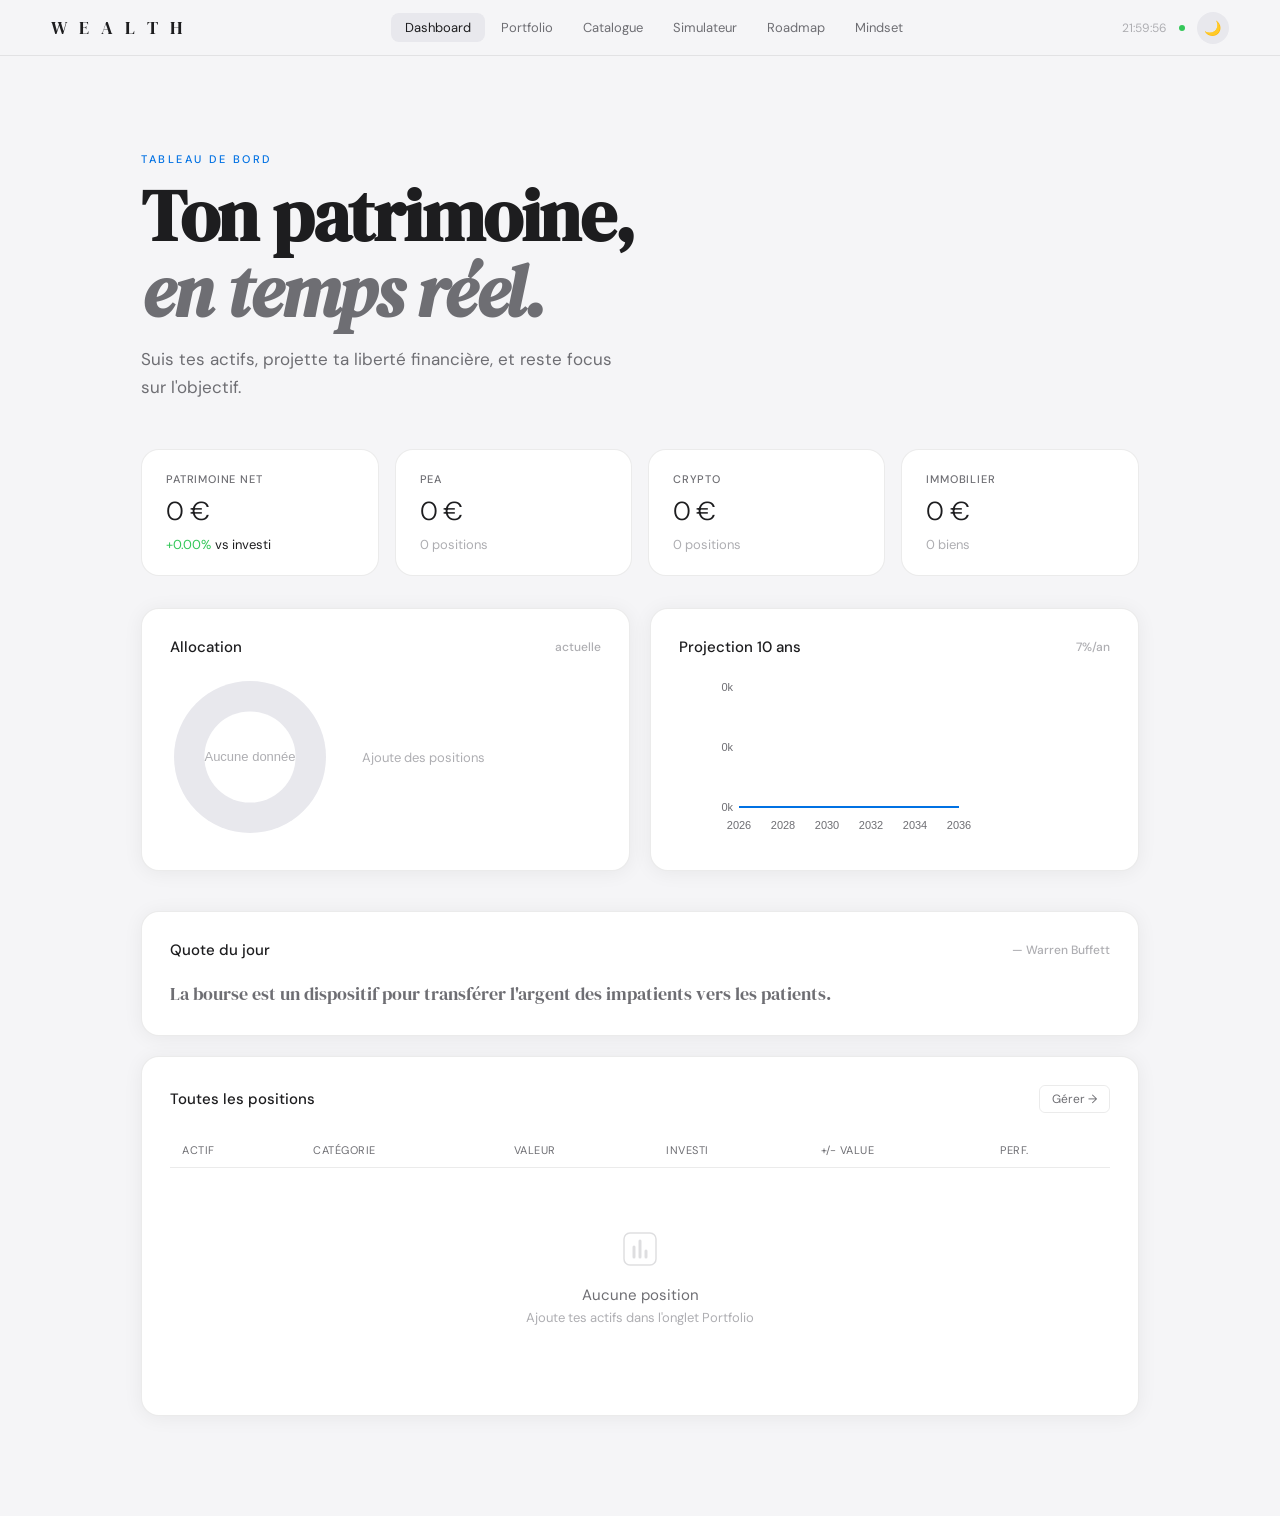
==== index.html @ 0d95cc9c "feat: transform wealth.html prototype into production-ready multi-file SPA Split monolithic prototyp" ====
<!DOCTYPE html>
<html lang="fr">
<head>
  <meta charset="UTF-8">
  <meta name="viewport" content="width=device-width, initial-scale=1.0">
  <meta name="description" content="WEALTH — Tableau de bord patrimonial. Suivez vos investissements PEA, CTO, crypto et immobilier en temps réel.">
  <meta property="og:title" content="WEALTH — Tableau de bord patrimonial">
  <meta property="og:description" content="Suivez vos investissements et projetez votre liberté financière.">
  <title>WEALTH — Tableau de bord patrimonial</title>
  <link rel="icon" type="image/svg+xml" href="assets/favicon.svg">
  <link rel="preconnect" href="https://fonts.googleapis.com">
  <link rel="preconnect" href="https://fonts.gstatic.com" crossorigin>
  <link href="https://fonts.googleapis.com/css2?family=DM+Sans:ital,opsz,wght@0,9..40,200;0,9..40,300;0,9..40,400;0,9..40,500;1,9..40,300&family=DM+Serif+Display:ital@0;1&display=swap" rel="stylesheet">
  <link rel="stylesheet" href="css/style.css">
</head>
<body data-theme="light">

<!-- ═══════════ NAVBAR ═══════════ -->
<nav>
  <span class="nav-logo">W E A L T H</span>
  <button class="hamburger-btn" id="hamburger-btn" aria-label="Menu">☰</button>
  <div class="nav-links" id="nav-links">
    <button class="nav-link active" data-page="dashboard">Dashboard</button>
    <button class="nav-link" data-page="portfolio">Portfolio</button>
    <button class="nav-link" data-page="catalog">Catalogue</button>
    <button class="nav-link" data-page="simulator">Simulateur</button>
    <button class="nav-link" data-page="roadmap">Roadmap</button>
    <button class="nav-link" data-page="mindset">Mindset</button>
  </div>
  <div class="nav-right">
    <span id="live-time"></span>
    <span class="live-dot"></span>
    <button class="theme-btn" id="theme-btn" aria-label="Toggle theme">🌙</button>
  </div>
</nav>

<!-- ═══════════ DASHBOARD ═══════════ -->
<div class="page active" id="page-dashboard">
  <div class="hero">
    <div class="hero-eyebrow">Tableau de bord</div>
    <h1 class="hero-title">Ton patrimoine,<br><em>en temps réel.</em></h1>
    <p class="hero-sub">Suis tes actifs, projette ta liberté financière, et reste focus sur l'objectif.</p>
  </div>
  <div class="container">
    <div class="metric-grid">
      <div class="metric-card">
        <div class="metric-label">Patrimoine net</div>
        <div class="metric-value" id="d-total">0 €</div>
        <div class="metric-delta"><span class="delta-up" id="d-total-pct">+0.00%</span> vs investi</div>
      </div>
      <div class="metric-card">
        <div class="metric-label">PEA</div>
        <div class="metric-value" id="d-pea">0 €</div>
        <div class="metric-delta" id="d-pea-d" style="color:var(--text3)">0 positions</div>
      </div>
      <div class="metric-card">
        <div class="metric-label">Crypto</div>
        <div class="metric-value" id="d-crypto">0 €</div>
        <div class="metric-delta" id="d-crypto-d" style="color:var(--text3)">0 positions</div>
      </div>
      <div class="metric-card">
        <div class="metric-label">Immobilier</div>
        <div class="metric-value" id="d-immo">0 €</div>
        <div class="metric-delta" id="d-immo-d" style="color:var(--text3)">0 biens</div>
      </div>
    </div>

    <div style="display:grid;grid-template-columns:1fr 1fr;gap:20px;margin-bottom:20px" class="grid-2-col">
      <div class="card">
        <div class="card-title">Allocation <span style="font-size:12px;color:var(--text3)">actuelle</span></div>
        <div class="donut-wrap">
          <canvas id="donutChart" width="160" height="160" style="flex-shrink:0"></canvas>
          <div class="donut-legend" id="donut-legend">
            <div style="font-size:13px;color:var(--text3)">Ajoute des positions</div>
          </div>
        </div>
      </div>
      <div class="card">
        <div class="card-title">Projection 10 ans <span style="font-size:12px;color:var(--text3)">7%/an</span></div>
        <canvas id="projCanvas" height="160"></canvas>
      </div>
    </div>

    <div class="card">
      <div class="card-title">
        Quote du jour
        <span style="font-size:12px;color:var(--text3)" id="dash-quote-author"></span>
      </div>
      <div style="font-family:var(--font-serif);font-size:18px;line-height:1.5;color:var(--text2)" id="dash-quote-text">Chargement...</div>
    </div>

    <div class="card">
      <div class="card-title">Toutes les positions <button class="btn-sm" id="btn-manage-portfolio">Gérer →</button></div>
      <table id="all-table">
        <thead><tr><th>Actif</th><th>Catégorie</th><th>Valeur</th><th>Investi</th><th>+/- value</th><th>Perf.</th></tr></thead>
        <tbody id="all-tbody"></tbody>
      </table>
    </div>
  </div>
</div>

<!-- ═══════════ PORTFOLIO ═══════════ -->
<div class="page" id="page-portfolio">
  <div class="container" style="padding-top:20px">
    <div class="section-header">
      <div class="section-title-lg">Portfolio</div>
      <div style="display:flex;gap:8px">
        <button class="btn btn-primary" id="btn-export">Exporter JSON</button>
        <button class="btn-sm" id="btn-import">Importer</button>
        <input type="file" id="import-file" accept=".json" style="display:none">
      </div>
    </div>

    <div class="inner-tabs">
      <button class="inner-tab active" data-tab="pea">PEA</button>
      <button class="inner-tab" data-tab="cto">CTO</button>
      <button class="inner-tab" data-tab="crypto">Crypto</button>
      <button class="inner-tab" data-tab="immo">Immobilier</button>
      <button class="inner-tab" data-tab="dca">DCA Plan</button>
    </div>

    <!-- PEA -->
    <div id="inner-pea">
      <div class="card">
        <div class="card-title">Ajouter une position PEA</div>
        <div class="form-grid">
          <div class="field"><label>Nom / ETF</label><input id="pea-n" placeholder="ex: CW8 MSCI World"></div>
          <div class="field"><label>Investi (€)</label><input id="pea-i" type="number" placeholder="0"></div>
          <div class="field"><label>Valeur actuelle (€)</label><input id="pea-c" type="number" placeholder="0"></div>
          <div class="field" style="justify-content:flex-end"><label>&nbsp;</label><button class="btn btn-primary" id="btn-add-pea">Ajouter</button></div>
        </div>
      </div>
      <div class="card">
        <table><thead><tr><th>ETF</th><th>Investi</th><th>Valeur</th><th>+/-</th><th>Perf.</th><th></th></tr></thead>
        <tbody id="pea-tbody"></tbody></table>
      </div>
    </div>

    <!-- CTO -->
    <div id="inner-cto" style="display:none">
      <div class="card">
        <div class="card-title">Ajouter une position CTO</div>
        <div class="form-grid">
          <div class="field"><label>Nom</label><input id="cto-n" placeholder="ex: SP500 ETF"></div>
          <div class="field"><label>Investi (€)</label><input id="cto-i" type="number" placeholder="0"></div>
          <div class="field"><label>Valeur actuelle (€)</label><input id="cto-c" type="number" placeholder="0"></div>
          <div class="field" style="justify-content:flex-end"><label>&nbsp;</label><button class="btn btn-primary" id="btn-add-cto">Ajouter</button></div>
        </div>
      </div>
      <div class="card">
        <table><thead><tr><th>Actif</th><th>Investi</th><th>Valeur</th><th>+/-</th><th>Perf.</th><th></th></tr></thead>
        <tbody id="cto-tbody"></tbody></table>
      </div>
    </div>

    <!-- CRYPTO -->
    <div id="inner-crypto" style="display:none">
      <div class="card">
        <div class="card-title">Ajouter une position Crypto</div>
        <div class="form-grid">
          <div class="field"><label>Token</label><input id="crypto-n" placeholder="ex: BTC, ETH, SOL"></div>
          <div class="field"><label>Investi (€)</label><input id="crypto-i" type="number" placeholder="0"></div>
          <div class="field"><label>Valeur actuelle (€)</label><input id="crypto-c" type="number" placeholder="0"></div>
          <div class="field" style="justify-content:flex-end"><label>&nbsp;</label><button class="btn btn-primary" id="btn-add-crypto">Ajouter</button></div>
        </div>
      </div>
      <div class="card">
        <div class="card-title">⚠️ Provision fiscale 30% <span id="crypto-tax-provision" style="color:var(--red);font-weight:500">0 €</span> à mettre de côté</div>
        <table><thead><tr><th>Token</th><th>Investi</th><th>Valeur</th><th>+/-</th><th>Multiple</th><th></th></tr></thead>
        <tbody id="crypto-tbody"></tbody></table>
      </div>
    </div>

    <!-- IMMO -->
    <div id="inner-immo" style="display:none">
      <div class="card">
        <div class="card-title">Ajouter un bien immobilier</div>
        <div class="form-grid">
          <div class="field"><label>Nom</label><input id="immo-n" placeholder="ex: Studio Toulon"></div>
          <div class="field"><label>Prix achat (€)</label><input id="immo-p" type="number" placeholder="0"></div>
          <div class="field"><label>Valeur estimée (€)</label><input id="immo-v" type="number" placeholder="0"></div>
          <div class="field"><label>Loyer mensuel (€)</label><input id="immo-l" type="number" placeholder="0"></div>
          <div class="field"><label>Mensualité crédit (€)</label><input id="immo-m" type="number" placeholder="0"></div>
          <div class="field" style="justify-content:flex-end"><label>&nbsp;</label><button class="btn btn-primary" id="btn-add-immo">Ajouter</button></div>
        </div>
      </div>
      <div id="immo-cards-wrap"></div>
    </div>

    <!-- DCA -->
    <div id="inner-dca" style="display:none">
      <div class="card">
        <div class="card-title">Configurer un DCA mensuel</div>
        <div class="form-grid">
          <div class="field"><label>Catégorie</label>
            <select id="dca-cat"><option value="PEA">PEA</option><option value="CTO">CTO</option><option value="Crypto">Crypto</option><option value="Livret A">Livret A</option></select>
          </div>
          <div class="field"><label>Actif</label><input id="dca-asset" placeholder="ex: CW8, BTC..."></div>
          <div class="field"><label>Montant (€/mois)</label><input id="dca-amt" type="number" placeholder="0"></div>
          <div class="field"><label>Jour du mois</label><input id="dca-day" type="number" min="1" max="28" value="1"></div>
          <div class="field" style="justify-content:flex-end"><label>&nbsp;</label><button class="btn btn-primary" id="btn-add-dca">Ajouter</button></div>
        </div>
      </div>
      <div class="card" id="dca-card">
        <div class="card-title">Plan DCA actuel</div>
        <div id="dca-list"></div>
        <div id="dca-total-wrap" style="display:none;margin-top:16px;padding-top:16px;border-top:1px solid var(--border);display:flex;justify-content:space-between;align-items:center">
          <span style="font-size:14px;color:var(--text2)">Total investi / mois</span>
          <span style="font-size:20px;font-weight:300" id="dca-total">0 €</span>
        </div>
      </div>
    </div>
  </div>
</div>

<!-- ═══════════ CATALOG ═══════════ -->
<div class="page" id="page-catalog">
  <div class="container" style="padding-top:20px">
    <div class="section-header">
      <div class="section-title-lg">Catalogue d'actifs</div>
      <div class="live-dot" style="margin-right:4px"></div>
    </div>
    <div class="search-bar">
      <input class="search-input" id="catalog-search" placeholder="Rechercher un ETF, action ou crypto...">
    </div>
    <div class="filter-pills" id="cat-filters">
      <button class="pill active" data-cat="Tous">Tous</button>
      <button class="pill" data-cat="ETF">ETF</button>
      <button class="pill" data-cat="Crypto">Crypto</button>
      <button class="pill" data-cat="Action">Actions</button>
    </div>
    <div class="catalog-grid" id="catalog-grid"></div>
  </div>
</div>

<!-- ═══════════ SIMULATOR ═══════════ -->
<div class="page" id="page-simulator">
  <div class="container" style="padding-top:20px">
    <div class="section-title-lg" style="margin-bottom:32px">Simulateur patrimonial</div>
    <div style="display:grid;grid-template-columns:1fr 1fr;gap:20px" class="grid-2-col">
      <div class="card">
        <div class="card-title">Paramètres</div>
        <div class="field" style="margin-bottom:16px">
          <label>DCA mensuel (€)</label>
          <input type="range" id="sim-dca" min="100" max="5000" value="600" step="50">
          <div style="display:flex;justify-content:space-between;font-size:12px;color:var(--text3);margin-top:4px"><span>100€</span><span id="sim-dca-val" style="font-weight:500;color:var(--text)">600€</span><span>5000€</span></div>
        </div>
        <div class="field" style="margin-bottom:16px">
          <label>Horizon (années)</label>
          <input type="range" id="sim-years" min="1" max="30" value="10">
          <div style="display:flex;justify-content:space-between;font-size:12px;color:var(--text3);margin-top:4px"><span>1 an</span><span id="sim-years-val" style="font-weight:500;color:var(--text)">10 ans</span><span>30 ans</span></div>
        </div>
        <div class="field" style="margin-bottom:16px">
          <label>Rendement annuel</label>
          <input type="range" id="sim-rate" min="2" max="20" value="10" step="0.5">
          <div style="display:flex;justify-content:space-between;font-size:12px;color:var(--text3);margin-top:4px"><span>2%</span><span id="sim-rate-val" style="font-weight:500;color:var(--text)">10%</span><span>20%</span></div>
        </div>
        <div class="field" style="margin-bottom:16px">
          <label>Capital de départ (€)</label>
          <input type="number" id="sim-initial" value="0" placeholder="0">
        </div>
      </div>
      <div>
        <div class="sim-output" id="sim-output">
          <div class="sim-result-label">Valeur finale estimée</div>
          <div class="sim-result-num" id="sim-final">—</div>
          <div class="sim-breakdown">
            <div class="sim-cell"><div class="sim-cell-val" id="sim-inv">—</div><div class="sim-cell-lbl">Investi</div></div>
            <div class="sim-cell"><div class="sim-cell-val" id="sim-gains">—</div><div class="sim-cell-lbl">Gains</div></div>
            <div class="sim-cell"><div class="sim-cell-val" id="sim-mult">—</div><div class="sim-cell-lbl">Multiple</div></div>
          </div>
        </div>
        <div class="card" style="margin-top:20px">
          <div class="card-title">Courbe de capitalisation</div>
          <canvas id="simCanvas" height="180"></canvas>
        </div>
      </div>
    </div>

    <div class="card" style="margin-top:20px">
      <div class="card-title">Scénarios comparés</div>
      <div style="overflow-x:auto">
        <table id="scenarios-table">
          <thead><tr><th>Scénario</th><th>DCA</th><th>Rendement</th><th>5 ans</th><th>10 ans</th><th>20 ans</th><th>30 ans</th></tr></thead>
          <tbody id="scenarios-tbody"></tbody>
        </table>
      </div>
    </div>
  </div>
</div>

<!-- ═══════════ ROADMAP ═══════════ -->
<div class="page" id="page-roadmap">
  <div class="container" style="padding-top:20px">
    <div class="section-title-lg" style="margin-bottom:8px">Ta roadmap</div>
    <p style="color:var(--text2);font-size:15px;margin-bottom:40px">De 0 à la liberté financière — étape par étape.</p>
    <div style="display:grid;grid-template-columns:2fr 1fr;gap:32px" class="grid-2-col">
      <div class="timeline" id="roadmap-tl"></div>
      <div>
        <div class="card">
          <div class="card-title">Objectif liberté financière</div>
          <div style="margin-bottom:16px">
            <div style="font-size:13px;color:var(--text2);margin-bottom:8px">Capital nécessaire pour vivre de tes revenus</div>
            <div class="field"><label>Dépenses/mois souhaitées (€)</label><input type="number" id="fi-spend" value="3000"></div>
            <div class="field" style="margin-top:12px"><label>Rendement Lombard spread (%)</label><input type="number" id="fi-spread" value="8.5" step="0.5"></div>
          </div>
          <div style="background:var(--bg3);border-radius:var(--radius-sm);padding:16px;text-align:center">
            <div style="font-size:12px;color:var(--text2);margin-bottom:4px">Capital requis</div>
            <div style="font-family:var(--font-serif);font-size:32px;letter-spacing:-1px" id="fi-amount">423 000 €</div>
            <div style="font-size:12px;color:var(--text3);margin-top:4px" id="fi-sub">à 3 000 €/mois</div>
          </div>
        </div>
        <div class="card" style="margin-top:16px">
          <div class="card-title">Progression vers l'objectif</div>
          <div style="font-size:13px;color:var(--text2);margin-bottom:12px">Patrimoine actuel vs objectif</div>
          <div class="progress"><div class="progress-fill" id="fi-progress" style="width:0%"></div></div>
          <div style="display:flex;justify-content:space-between;font-size:12px;color:var(--text3);margin-top:8px">
            <span id="fi-current-val">0 €</span>
            <span id="fi-pct">0%</span>
            <span id="fi-target-val">423 000 €</span>
          </div>
        </div>
      </div>
    </div>
  </div>
</div>

<!-- ═══════════ MINDSET ═══════════ -->
<div class="page" id="page-mindset">
  <div class="quote-hero">
    <div class="quote-date" id="q-date"></div>
    <div class="quote-text" id="q-text">La règle n°1 : ne jamais perdre d'argent. La règle n°2 : ne jamais oublier la règle n°1.</div>
    <div class="quote-author" id="q-author">Warren Buffett</div>
    <div class="quote-role" id="q-role">Président de Berkshire Hathaway</div>
    <div class="quote-nav" id="q-dots"></div>
  </div>
  <div class="container">
    <div class="section-title-lg" style="margin-bottom:24px;text-align:center">Les principes qui font la différence</div>
    <div class="principles" id="principles-grid"></div>
  </div>
</div>

<!-- ═══════════ SCRIPTS (ordre exact) ═══════════ -->
<script src="js/data.js"></script>
<script src="js/state.js"></script>
<script src="js/charts.js"></script>
<script src="js/portfolio.js"></script>
<script src="js/simulator.js"></script>
<script src="js/catalog.js"></script>
<script src="js/mindset.js"></script>
<script src="js/roadmap.js"></script>
<script src="js/dashboard.js"></script>
<script src="js/app.js"></script>
</body>
</html>
---- css/style.css ----
/* ══════════════════════════════════════
   STYLE.CSS — WEALTH Design System
   ══════════════════════════════════════ */

/* ── CSS VARIABLES ───────────────── */
:root {
  --bg: #f5f5f7;
  --bg2: #ffffff;
  --bg3: #e8e8ed;
  --bg4: #d1d1d6;
  --text: #1d1d1f;
  --text2: #6e6e73;
  --text3: #aeaeb2;
  --accent: #0071e3;
  --accent-hover: #0062c4;
  --green: #34c759;
  --red: #ff3b30;
  --amber: #ff9f0a;
  --purple: #af52de;
  --border: rgba(0,0,0,0.08);
  --radius: 18px;
  --radius-sm: 10px;
  --radius-xs: 6px;
  --nav-h: 56px;
  --shadow: 0 2px 20px rgba(0,0,0,0.06);
  --shadow-md: 0 4px 40px rgba(0,0,0,0.10);
  --shadow-lg: 0 8px 60px rgba(0,0,0,0.16);
  --font: 'DM Sans', sans-serif;
  --font-serif: 'DM Serif Display', serif;
  --transition: all 0.2s cubic-bezier(0.4,0,0.2,1);
}

[data-theme="dark"] {
  --bg: #000000;
  --bg2: #1c1c1e;
  --bg3: #2c2c2e;
  --bg4: #3a3a3c;
  --text: #f5f5f7;
  --text2: #aeaeb2;
  --text3: #636366;
  --border: rgba(255,255,255,0.1);
  --shadow: 0 2px 20px rgba(0,0,0,0.3);
  --shadow-md: 0 4px 40px rgba(0,0,0,0.4);
  --shadow-lg: 0 8px 60px rgba(0,0,0,0.5);
}

/* ── RESET ───────────────────────── */
*, *::before, *::after { box-sizing: border-box; margin: 0; padding: 0; }
html { scroll-behavior: smooth; }
body {
  font-family: var(--font);
  background: var(--bg);
  color: var(--text);
  min-height: 100vh;
  -webkit-font-smoothing: antialiased;
  -moz-osx-font-smoothing: grayscale;
  transition: background 0.3s, color 0.3s;
}

/* ── NAVBAR ──────────────────────── */
nav {
  position: fixed;
  top: 0; left: 0; right: 0;
  height: var(--nav-h);
  background: rgba(245,245,247,0.85);
  backdrop-filter: blur(20px);
  -webkit-backdrop-filter: blur(20px);
  border-bottom: 1px solid var(--border);
  z-index: 1000;
  display: flex;
  align-items: center;
  justify-content: space-between;
  padding: 0 max(28px, 4vw);
  transition: background 0.3s;
}
[data-theme="dark"] nav { background: rgba(0,0,0,0.85); }

.nav-logo {
  font-family: var(--font-serif);
  font-size: 18px;
  letter-spacing: 4px;
  color: var(--text);
  cursor: default;
  user-select: none;
}

.nav-links {
  display: flex;
  gap: 2px;
}

.nav-link {
  padding: 6px 14px;
  border-radius: 8px;
  font-size: 13px;
  font-weight: 400;
  cursor: pointer;
  border: none;
  background: none;
  color: var(--text2);
  font-family: var(--font);
  transition: var(--transition);
}
.nav-link:hover,
.nav-link.active {
  background: var(--bg3);
  color: var(--text);
}

.nav-right {
  display: flex;
  align-items: center;
  gap: 12px;
}

#live-time {
  font-size: 12px;
  font-family: 'DM Sans', monospace;
  color: var(--text3);
}

.live-dot {
  width: 6px; height: 6px;
  border-radius: 50%;
  background: var(--green);
  display: inline-block;
  animation: pulse 2s infinite;
}

.theme-btn {
  width: 32px; height: 32px;
  border-radius: 50%;
  border: none;
  background: var(--bg3);
  cursor: pointer;
  display: flex;
  align-items: center;
  justify-content: center;
  font-size: 14px;
  transition: transform 0.2s;
}
.theme-btn:hover { transform: scale(1.1); }

.hamburger-btn {
  display: none;
  width: 32px; height: 32px;
  border-radius: 8px;
  border: none;
  background: var(--bg3);
  cursor: pointer;
  align-items: center;
  justify-content: center;
  font-size: 16px;
  color: var(--text);
}

/* ── PAGES ───────────────────────── */
.page {
  display: none;
  min-height: 100vh;
  padding-top: calc(var(--nav-h) + 40px);
  padding-bottom: 80px;
  animation: fadeUp 0.35s ease;
}
.page.active { display: block; }

@keyframes fadeUp {
  from { opacity: 0; transform: translateY(20px); }
  to { opacity: 1; transform: translateY(0); }
}

/* ── CONTAINER ───────────────────── */
.container {
  max-width: 1100px;
  margin: 0 auto;
  padding: 0 max(28px, 4vw);
}

/* ── HERO ────────────────────────── */
.hero {
  padding: 56px 0 48px;
  max-width: 1100px;
  margin: 0 auto;
  padding-left: max(28px, 4vw);
  padding-right: max(28px, 4vw);
}
.hero-eyebrow {
  font-size: 11px;
  font-weight: 500;
  letter-spacing: 2.5px;
  text-transform: uppercase;
  color: var(--accent);
  margin-bottom: 12px;
}
.hero-title {
  font-family: var(--font-serif);
  font-size: clamp(40px, 6vw, 72px);
  line-height: 1.05;
  letter-spacing: -1.5px;
  margin-bottom: 16px;
}
.hero-title em {
  font-style: italic;
  color: var(--text2);
}
.hero-sub {
  font-size: 17px;
  color: var(--text2);
  max-width: 480px;
  line-height: 1.65;
}

/* ── METRIC CARDS GRID ───────────── */
.metric-grid {
  display: grid;
  grid-template-columns: repeat(auto-fit, minmax(200px, 1fr));
  gap: 16px;
  margin-bottom: 32px;
}
.metric-card {
  background: var(--bg2);
  border-radius: var(--radius);
  padding: 22px 24px;
  border: 1px solid var(--border);
  transition: var(--transition);
  cursor: default;
}
.metric-card:hover {
  transform: translateY(-3px);
  box-shadow: var(--shadow-md);
}
.metric-label {
  font-size: 11px;
  font-weight: 500;
  letter-spacing: 0.8px;
  text-transform: uppercase;
  color: var(--text2);
}
.metric-value {
  font-size: 26px;
  font-weight: 300;
  letter-spacing: -0.8px;
  margin-top: 8px;
}
.metric-delta {
  font-size: 13px;
  margin-top: 8px;
  display: flex;
  align-items: center;
  gap: 4px;
}
.delta-up { color: var(--green); }
.delta-down { color: var(--red); }

/* ── CARDS ───────────────────────── */
.card {
  background: var(--bg2);
  border-radius: var(--radius);
  padding: 28px;
  border: 1px solid var(--border);
  box-shadow: var(--shadow);
  margin-bottom: 20px;
}
.card-title {
  font-size: 15px;
  font-weight: 500;
  margin-bottom: 20px;
  display: flex;
  justify-content: space-between;
  align-items: center;
}

/* ── TABLES ──────────────────────── */
table {
  width: 100%;
  border-collapse: collapse;
  font-size: 14px;
}
th {
  text-align: left;
  font-size: 11px;
  text-transform: uppercase;
  letter-spacing: 0.5px;
  color: var(--text2);
  padding: 10px 12px;
  border-bottom: 1px solid var(--border);
  font-weight: 400;
}
td {
  padding: 13px 12px;
  border-bottom: 1px solid var(--border);
  vertical-align: middle;
}
tr:last-child td { border-bottom: none; }
tr:hover td { background: var(--bg3); }
.tr-transition { transition: background 0.15s; }

/* ── BADGES ──────────────────────── */
.badge {
  display: inline-block;
  padding: 3px 10px;
  border-radius: 20px;
  font-size: 11px;
  font-weight: 500;
  letter-spacing: 0.3px;
}
.badge-blue { background: #e3f0fd; color: #0051a3; }
.badge-green { background: #d4f1e1; color: #1a7a3e; }
.badge-amber { background: #fef3e2; color: #9a5c00; }
.badge-red { background: #fde8e7; color: #a32b25; }
.badge-purple { background: #f3e8fc; color: #7d2fa8; }
.badge-gray { background: var(--bg3); color: var(--text2); }

[data-theme="dark"] .badge-blue { background: #0c3460; color: #5aacff; }
[data-theme="dark"] .badge-green { background: #0a3d20; color: #30d158; }
[data-theme="dark"] .badge-amber { background: #3d2800; color: #ffd60a; }
[data-theme="dark"] .badge-red { background: #3d0a08; color: #ff6b6b; }
[data-theme="dark"] .badge-purple { background: #2d1040; color: #da8fff; }

/* ── FORMS ───────────────────────── */
.form-grid {
  display: grid;
  grid-template-columns: repeat(auto-fit, minmax(160px, 1fr));
  gap: 12px;
  margin-bottom: 16px;
}
.field {
  display: flex;
  flex-direction: column;
  gap: 6px;
}
.field label {
  font-size: 12px;
  font-weight: 500;
  text-transform: uppercase;
  letter-spacing: 0.5px;
  color: var(--text2);
}
input, select {
  font-family: var(--font);
  font-size: 14px;
  padding: 10px 14px;
  border-radius: var(--radius-sm);
  border: 1px solid var(--border);
  background: var(--bg3);
  color: var(--text);
  outline: none;
  transition: border 0.2s, box-shadow 0.2s;
  width: 100%;
}
input:focus, select:focus {
  border-color: var(--accent);
  box-shadow: 0 0 0 3px rgba(0,113,227,0.12);
}

.btn {
  font-family: var(--font);
  font-size: 14px;
  font-weight: 500;
  padding: 10px 22px;
  border-radius: var(--radius-sm);
  border: none;
  cursor: pointer;
  transition: var(--transition);
}
.btn-primary {
  background: var(--accent);
  color: #fff;
}
.btn-primary:hover {
  background: var(--accent-hover);
  transform: translateY(-1px);
}
.btn-sm {
  font-family: var(--font);
  font-size: 12px;
  padding: 5px 12px;
  border-radius: var(--radius-xs);
  border: 1px solid var(--border);
  background: transparent;
  color: var(--text2);
  cursor: pointer;
  transition: var(--transition);
}
.btn-sm:hover {
  background: var(--bg3);
  color: var(--text);
}
.btn-danger {
  border-color: var(--red);
  color: var(--red);
}
.btn-danger-active {
  background: var(--red) !important;
  color: #fff !important;
  border-color: var(--red) !important;
}

/* ── INNER TABS ──────────────────── */
.inner-tabs {
  display: inline-flex;
  gap: 4px;
  margin-bottom: 24px;
  background: var(--bg3);
  border-radius: var(--radius-sm);
  padding: 4px;
}
.inner-tab {
  padding: 7px 16px;
  border-radius: 7px;
  font-size: 13px;
  font-weight: 400;
  cursor: pointer;
  border: none;
  background: transparent;
  color: var(--text2);
  font-family: var(--font);
  transition: var(--transition);
}
.inner-tab.active {
  background: var(--bg2);
  color: var(--text);
  box-shadow: 0 1px 4px rgba(0,0,0,0.1);
}

/* ── PROGRESS BAR ────────────────── */
.progress {
  height: 4px;
  background: var(--bg3);
  border-radius: 2px;
  overflow: hidden;
}
.progress-fill {
  height: 100%;
  border-radius: 2px;
  background: var(--accent);
  transition: width 0.8s cubic-bezier(0.4,0,0.2,1);
}

/* ── TIMELINE ────────────────────── */
.timeline {
  position: relative;
  padding-left: 32px;
}
.timeline::before {
  content: '';
  position: absolute;
  left: 8px;
  top: 0; bottom: 0;
  width: 2px;
  background: var(--bg3);
}
.tl-item {
  position: relative;
  margin-bottom: 32px;
}
.tl-item::before {
  content: '';
  position: absolute;
  left: -28px;
  top: 4px;
  width: 10px; height: 10px;
  border-radius: 50%;
  background: var(--bg3);
  border: 2px solid var(--bg2);
  z-index: 1;
}
.tl-item.done::before { background: var(--green); }
.tl-item.active::before {
  background: var(--accent);
  box-shadow: 0 0 0 4px rgba(0,113,227,0.2);
}
.tl-year {
  font-size: 11px;
  font-weight: 500;
  letter-spacing: 1px;
  text-transform: uppercase;
  color: var(--text3);
  margin-bottom: 4px;
}
.tl-title {
  font-size: 15px;
  font-weight: 500;
  margin-bottom: 4px;
}
.tl-desc {
  font-size: 13px;
  color: var(--text2);
  line-height: 1.6;
}

/* ── SIMULATOR OUTPUT ────────────── */
.sim-output {
  background: linear-gradient(135deg, #0071e3 0%, #00c7be 100%);
  border-radius: var(--radius);
  padding: 36px;
  color: #fff;
  text-align: center;
}
.sim-result-num {
  font-family: var(--font-serif);
  font-size: clamp(36px, 6vw, 64px);
  letter-spacing: -2px;
  line-height: 1;
}
.sim-result-label {
  font-size: 14px;
  opacity: 0.8;
  margin-top: 8px;
}
.sim-breakdown {
  display: grid;
  grid-template-columns: 1fr 1fr 1fr;
  gap: 1px;
  background: rgba(255,255,255,0.2);
  border-radius: var(--radius-sm);
  margin-top: 24px;
  overflow: hidden;
}
.sim-cell {
  background: rgba(255,255,255,0.08);
  padding: 16px;
  text-align: center;
}
.sim-cell-val {
  font-size: 18px;
  font-weight: 500;
  letter-spacing: -0.5px;
}
.sim-cell-lbl {
  font-size: 11px;
  opacity: 0.7;
  margin-top: 4px;
  text-transform: uppercase;
  letter-spacing: 0.5px;
}

/* ── QUOTE HERO ──────────────────── */
.quote-hero {
  min-height: 55vh;
  display: flex;
  flex-direction: column;
  align-items: center;
  justify-content: center;
  text-align: center;
  padding: 60px 28px;
  position: relative;
}
.quote-date {
  font-size: 12px;
  letter-spacing: 2px;
  text-transform: uppercase;
  color: var(--text3);
  margin-bottom: 32px;
}
.quote-text {
  font-family: var(--font-serif);
  font-size: clamp(22px, 4vw, 40px);
  line-height: 1.25;
  max-width: 760px;
  margin-bottom: 28px;
  letter-spacing: -0.5px;
  transition: opacity 0.3s;
}
.quote-text::before {
  content: '\201C';
  color: var(--accent);
  font-size: 1.3em;
}
.quote-text::after {
  content: '\201D';
  color: var(--accent);
  font-size: 1.3em;
}
.quote-author {
  font-size: 15px;
  font-weight: 500;
  color: var(--text2);
  transition: opacity 0.3s;
}
.quote-role {
  font-size: 13px;
  color: var(--text3);
  margin-top: 4px;
  transition: opacity 0.3s;
}
.quote-nav {
  display: flex;
  gap: 12px;
  margin-top: 40px;
}
.quote-dot {
  width: 8px; height: 8px;
  border-radius: 50%;
  background: var(--bg3);
  cursor: pointer;
  transition: background 0.2s;
}
.quote-dot.active { background: var(--accent); }

/* ── PRINCIPLES ──────────────────── */
.principles {
  display: grid;
  grid-template-columns: repeat(auto-fit, minmax(280px, 1fr));
  gap: 16px;
  margin-top: 40px;
}
.principle {
  background: var(--bg2);
  border-radius: var(--radius);
  padding: 28px;
  border: 1px solid var(--border);
  transition: transform 0.2s;
}
.principle:hover { transform: translateY(-4px); }
.principle-num {
  font-family: var(--font-serif);
  font-size: 40px;
  color: var(--bg3);
  line-height: 1;
  margin-bottom: 12px;
}
.principle-title {
  font-size: 16px;
  font-weight: 500;
  margin-bottom: 8px;
}
.principle-text {
  font-size: 14px;
  color: var(--text2);
  line-height: 1.6;
}

/* ── CATALOG ─────────────────────── */
.search-bar {
  display: flex;
  gap: 12px;
  margin-bottom: 24px;
}
.search-input {
  flex: 1;
  font-size: 15px;
  padding: 12px 18px;
  border-radius: var(--radius-sm);
  border: 1px solid var(--border);
  background: var(--bg2);
  color: var(--text);
}
.filter-pills {
  display: flex;
  flex-wrap: wrap;
  gap: 8px;
  margin-bottom: 24px;
}
.pill {
  padding: 6px 16px;
  border-radius: 20px;
  font-size: 13px;
  cursor: pointer;
  border: 1px solid var(--border);
  background: none;
  color: var(--text2);
  font-family: var(--font);
  transition: var(--transition);
}
.pill.active, .pill:hover {
  background: var(--accent);
  border-color: var(--accent);
  color: #fff;
}
.catalog-grid {
  display: grid;
  grid-template-columns: repeat(auto-fill, minmax(300px, 1fr));
  gap: 16px;
}
.catalog-item {
  background: var(--bg2);
  border-radius: var(--radius);
  padding: 22px;
  border: 1px solid var(--border);
  cursor: pointer;
  transition: transform 0.2s, box-shadow 0.2s, border-color 0.2s;
}
.catalog-item:hover {
  transform: translateY(-4px);
  box-shadow: var(--shadow-lg);
  border-color: var(--accent);
}
.catalog-ticker {
  font-size: 11px;
  font-weight: 500;
  letter-spacing: 1px;
  text-transform: uppercase;
  color: var(--accent);
  margin-bottom: 6px;
}
.catalog-name {
  font-size: 15px;
  font-weight: 500;
  margin-bottom: 6px;
}
.catalog-desc {
  font-size: 13px;
  color: var(--text2);
  line-height: 1.55;
  margin-bottom: 14px;
}
.catalog-footer {
  display: flex;
  align-items: center;
  justify-content: space-between;
}
.catalog-price {
  font-size: 18px;
  font-weight: 300;
  letter-spacing: -0.5px;
}
.catalog-change {
  font-size: 13px;
  font-weight: 500;
}

/* ── PRICE COLORS ────────────────── */
.price-up { color: var(--green); }
.price-down { color: var(--red); }
.price-neutral { color: var(--text2); }

/* ── SECTION HEADER ──────────────── */
.section-header {
  display: flex;
  align-items: center;
  justify-content: space-between;
  margin-bottom: 24px;
}
.section-title-lg {
  font-family: var(--font-serif);
  font-size: 28px;
  letter-spacing: -0.5px;
}

/* ── DONUT CHART ─────────────────── */
.donut-wrap {
  display: flex;
  align-items: center;
  gap: 32px;
  flex-wrap: wrap;
}
.donut-legend {
  display: flex;
  flex-direction: column;
  gap: 12px;
}
.legend-item {
  display: flex;
  align-items: center;
  gap: 10px;
  font-size: 14px;
}
.legend-dot {
  width: 10px; height: 10px;
  border-radius: 50%;
  flex-shrink: 0;
}

/* ── EMPTY STATE ─────────────────── */
.empty-state {
  text-align: center;
  padding: 48px;
  color: var(--text2);
}
.empty-icon {
  margin-bottom: 12px;
  opacity: 0.4;
}
.empty-text {
  font-size: 15px;
  margin-bottom: 4px;
}
.empty-sub {
  font-size: 13px;
  color: var(--text3);
}

/* ── MODAL ───────────────────────── */
.modal-overlay {
  position: fixed;
  top: 0; left: 0; right: 0; bottom: 0;
  background: rgba(0,0,0,0.4);
  backdrop-filter: blur(8px);
  -webkit-backdrop-filter: blur(8px);
  z-index: 2000;
  display: flex;
  align-items: center;
  justify-content: center;
  opacity: 0;
  transition: opacity 0.2s;
}
.modal-overlay.modal-visible { opacity: 1; }
.modal-card {
  background: var(--bg2);
  border-radius: var(--radius);
  padding: 28px;
  border: 1px solid var(--border);
  box-shadow: var(--shadow-lg);
  width: 90%;
  max-width: 440px;
  transform: scale(0.95);
  transition: transform 0.2s;
}
.modal-visible .modal-card { transform: scale(1); }

/* ── TOAST ───────────────────────── */
#toast-container {
  position: fixed;
  bottom: 24px;
  right: 24px;
  z-index: 3000;
  display: flex;
  flex-direction: column;
  gap: 8px;
  pointer-events: none;
}
.toast {
  padding: 12px 20px;
  border-radius: var(--radius-sm);
  font-size: 14px;
  font-weight: 500;
  color: #fff;
  pointer-events: auto;
  transform: translateX(120%);
  transition: transform 0.3s cubic-bezier(0.4,0,0.2,1);
  box-shadow: var(--shadow-md);
}
.toast-visible { transform: translateX(0); }
.toast-success { background: var(--green); }
.toast-error { background: var(--red); }
.toast-info { background: var(--accent); }

/* ── ANIMATIONS ──────────────────── */
@keyframes pulse {
  0%, 100% { opacity: 1; }
  50% { opacity: 0.3; }
}

@keyframes shimmer {
  0% { background-position: -200% 0; }
  100% { background-position: 200% 0; }
}

/* ── RESPONSIVE ──────────────────── */
@media (max-width: 640px) {
  .nav-links { display: none; }
  .nav-links.mobile-open {
    display: flex;
    flex-direction: column;
    position: absolute;
    top: var(--nav-h);
    left: 0; right: 0;
    background: var(--bg2);
    border-bottom: 1px solid var(--border);
    padding: 8px;
    box-shadow: var(--shadow-md);
  }
  .hamburger-btn { display: flex; }
  .metric-grid { grid-template-columns: repeat(2, 1fr); }
  .form-grid { grid-template-columns: 1fr; }
  .sim-breakdown { grid-template-columns: 1fr; }
  .donut-wrap { flex-direction: column; }
  .catalog-grid { grid-template-columns: 1fr; }
  .hero-title { font-size: clamp(32px, 8vw, 48px); }
  .section-header { flex-direction: column; align-items: flex-start; gap: 12px; }
}

@media (max-width: 768px) {
  .grid-2-col { grid-template-columns: 1fr !important; }
}
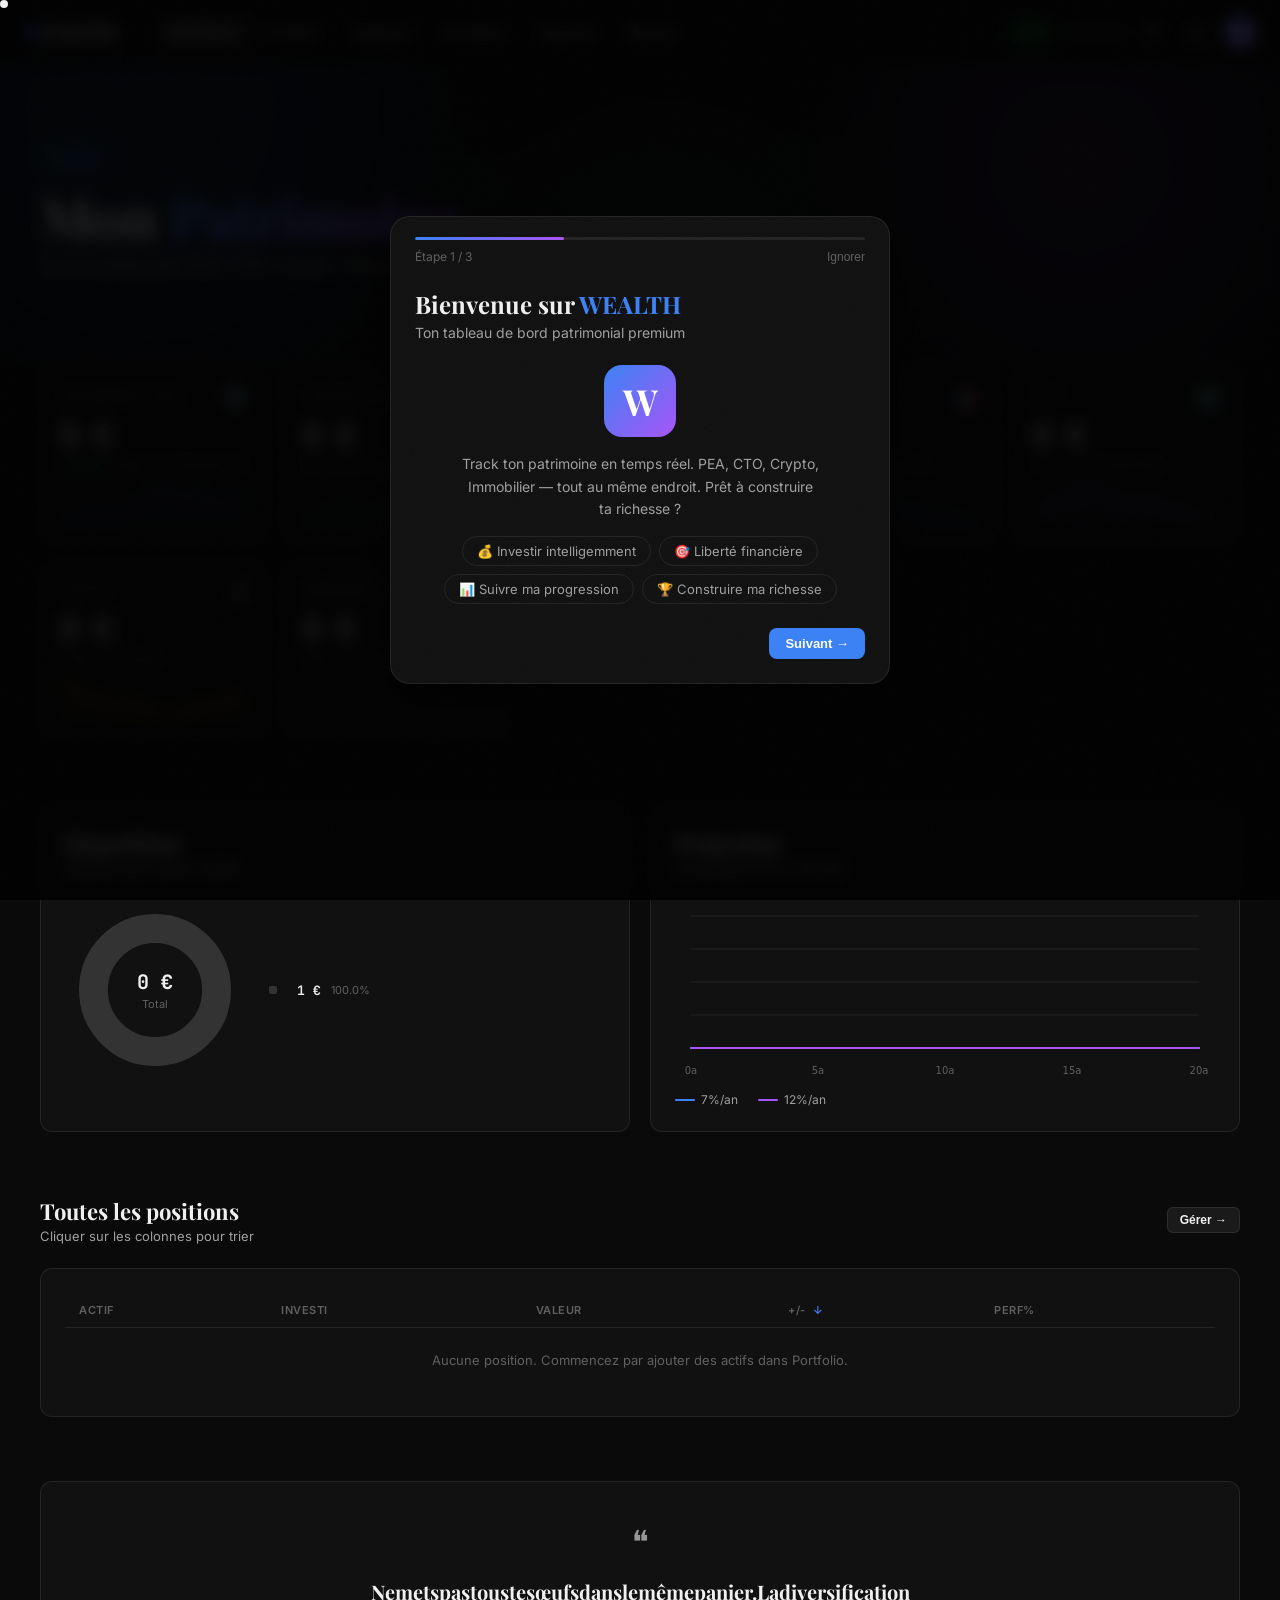
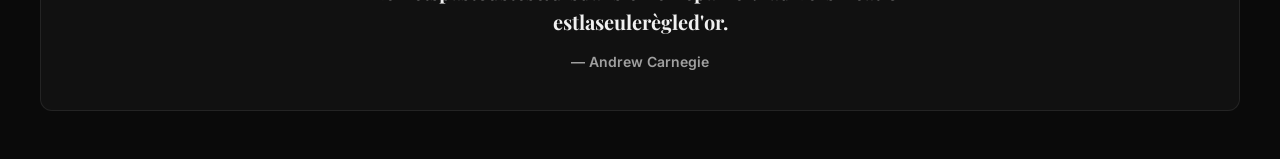
==== commit 40925c54: "feat: complete premium redesign — Mission 2 Full premium refactor to Linear.app / Vercel Dashboard q" ====
--- a/index.html
+++ b/index.html
@@ -1,348 +1,703 @@
 <!DOCTYPE html>
-<html lang="fr">
+<html lang="fr" data-theme="dark">
 <head>
   <meta charset="UTF-8">
   <meta name="viewport" content="width=device-width, initial-scale=1.0">
-  <meta name="description" content="WEALTH — Tableau de bord patrimonial. Suivez vos investissements PEA, CTO, crypto et immobilier en temps réel.">
-  <meta property="og:title" content="WEALTH — Tableau de bord patrimonial">
-  <meta property="og:description" content="Suivez vos investissements et projetez votre liberté financière.">
+  <meta name="description" content="WEALTH — Tableau de bord patrimonial premium. PEA, CTO, Crypto, Immobilier.">
+  <meta name="theme-color" content="#0a0a0a">
+  <meta name="apple-mobile-web-app-capable" content="yes">
+  <meta name="apple-mobile-web-app-status-bar-style" content="black-translucent">
   <title>WEALTH — Tableau de bord patrimonial</title>
+  <link rel="manifest" href="manifest.json">
   <link rel="icon" type="image/svg+xml" href="assets/favicon.svg">
+  <link rel="apple-touch-icon" href="assets/favicon.svg">
   <link rel="preconnect" href="https://fonts.googleapis.com">
   <link rel="preconnect" href="https://fonts.gstatic.com" crossorigin>
-  <link href="https://fonts.googleapis.com/css2?family=DM+Sans:ital,opsz,wght@0,9..40,200;0,9..40,300;0,9..40,400;0,9..40,500;1,9..40,300&family=DM+Serif+Display:ital@0;1&display=swap" rel="stylesheet">
+  <link href="https://fonts.googleapis.com/css2?family=Playfair+Display:wght@400;700&family=Inter:wght@400;500;600;700&family=JetBrains+Mono:wght@400;600;700&display=swap" rel="stylesheet">
   <link rel="stylesheet" href="css/style.css">
 </head>
-<body data-theme="light">
-
-<!-- ═══════════ NAVBAR ═══════════ -->
-<nav>
-  <span class="nav-logo">W E A L T H</span>
-  <button class="hamburger-btn" id="hamburger-btn" aria-label="Menu">☰</button>
-  <div class="nav-links" id="nav-links">
-    <button class="nav-link active" data-page="dashboard">Dashboard</button>
-    <button class="nav-link" data-page="portfolio">Portfolio</button>
-    <button class="nav-link" data-page="catalog">Catalogue</button>
-    <button class="nav-link" data-page="simulator">Simulateur</button>
-    <button class="nav-link" data-page="roadmap">Roadmap</button>
-    <button class="nav-link" data-page="mindset">Mindset</button>
+<body>
+
+<!-- ══ NAV ══════════════════════════════ -->
+<nav id="main-nav">
+  <a class="nav-brand" onclick="showPage('dashboard')" style="cursor:pointer"><em>W</em>EALTH</a>
+  <div class="nav-links">
+    <span id="nav-pill"></span>
+    <a class="nav-link active" data-page="dashboard" onclick="showPage('dashboard')">Dashboard</a>
+    <a class="nav-link" data-page="portfolio"  onclick="showPage('portfolio')">Portfolio</a>
+    <a class="nav-link" data-page="catalog"    onclick="showPage('catalog')">Catalogue</a>
+    <a class="nav-link" data-page="simulator"  onclick="showPage('simulator')">Simulateur</a>
+    <a class="nav-link" data-page="roadmap"    onclick="showPage('roadmap')">Roadmap</a>
+    <a class="nav-link" data-page="mindset"    onclick="showPage('mindset')">Mindset</a>
   </div>
   <div class="nav-right">
-    <span id="live-time"></span>
-    <span class="live-dot"></span>
-    <button class="theme-btn" id="theme-btn" aria-label="Toggle theme">🌙</button>
+    <span id="nav-total">0&nbsp;€</span>
+    <span id="nav-clock" class="mono">00:00:00</span>
+    <button class="btn-icon" onclick="if(typeof openCommandPalette==='function')openCommandPalette()" title="Cmd+K">⌘</button>
+    <button class="btn-icon" onclick="toggleThemePanel()" title="Thème">◐</button>
+    <div class="nav-avatar" title="Profil">W</div>
+    <button class="btn-icon" id="hamburger" title="Menu">☰</button>
   </div>
 </nav>
 
-<!-- ═══════════ DASHBOARD ═══════════ -->
-<div class="page active" id="page-dashboard">
-  <div class="hero">
-    <div class="hero-eyebrow">Tableau de bord</div>
-    <h1 class="hero-title">Ton patrimoine,<br><em>en temps réel.</em></h1>
-    <p class="hero-sub">Suis tes actifs, projette ta liberté financière, et reste focus sur l'objectif.</p>
-  </div>
-  <div class="container">
-    <div class="metric-grid">
-      <div class="metric-card">
-        <div class="metric-label">Patrimoine net</div>
-        <div class="metric-value" id="d-total">0 €</div>
-        <div class="metric-delta"><span class="delta-up" id="d-total-pct">+0.00%</span> vs investi</div>
-      </div>
-      <div class="metric-card">
-        <div class="metric-label">PEA</div>
-        <div class="metric-value" id="d-pea">0 €</div>
-        <div class="metric-delta" id="d-pea-d" style="color:var(--text3)">0 positions</div>
-      </div>
-      <div class="metric-card">
-        <div class="metric-label">Crypto</div>
-        <div class="metric-value" id="d-crypto">0 €</div>
-        <div class="metric-delta" id="d-crypto-d" style="color:var(--text3)">0 positions</div>
-      </div>
-      <div class="metric-card">
-        <div class="metric-label">Immobilier</div>
-        <div class="metric-value" id="d-immo">0 €</div>
-        <div class="metric-delta" id="d-immo-d" style="color:var(--text3)">0 biens</div>
-      </div>
-    </div>
-
-    <div style="display:grid;grid-template-columns:1fr 1fr;gap:20px;margin-bottom:20px" class="grid-2-col">
-      <div class="card">
-        <div class="card-title">Allocation <span style="font-size:12px;color:var(--text3)">actuelle</span></div>
-        <div class="donut-wrap">
-          <canvas id="donutChart" width="160" height="160" style="flex-shrink:0"></canvas>
-          <div class="donut-legend" id="donut-legend">
-            <div style="font-size:13px;color:var(--text3)">Ajoute des positions</div>
-          </div>
-        </div>
-      </div>
-      <div class="card">
-        <div class="card-title">Projection 10 ans <span style="font-size:12px;color:var(--text3)">7%/an</span></div>
-        <canvas id="projCanvas" height="160"></canvas>
-      </div>
-    </div>
-
-    <div class="card">
-      <div class="card-title">
-        Quote du jour
-        <span style="font-size:12px;color:var(--text3)" id="dash-quote-author"></span>
-      </div>
-      <div style="font-family:var(--font-serif);font-size:18px;line-height:1.5;color:var(--text2)" id="dash-quote-text">Chargement...</div>
-    </div>
-
-    <div class="card">
-      <div class="card-title">Toutes les positions <button class="btn-sm" id="btn-manage-portfolio">Gérer →</button></div>
-      <table id="all-table">
-        <thead><tr><th>Actif</th><th>Catégorie</th><th>Valeur</th><th>Investi</th><th>+/- value</th><th>Perf.</th></tr></thead>
-        <tbody id="all-tbody"></tbody>
-      </table>
-    </div>
+<!-- ══ THEME PANEL ════════════════════════ -->
+<div id="theme-panel"></div>
+
+<!-- ══ MOBILE DRAWER ═════════════════════ -->
+<div id="nav-overlay"></div>
+<div id="nav-drawer">
+  <div style="font-family:'Playfair Display',serif;font-size:20px;font-weight:700;margin-bottom:16px;padding-bottom:16px;border-bottom:1px solid var(--border)"><em style="color:var(--accent)">W</em>EALTH</div>
+  <a class="drawer-link active" data-page="dashboard" onclick="showPage('dashboard')">Dashboard</a>
+  <a class="drawer-link" data-page="portfolio"  onclick="showPage('portfolio')">Portfolio</a>
+  <a class="drawer-link" data-page="catalog"    onclick="showPage('catalog')">Catalogue</a>
+  <a class="drawer-link" data-page="simulator"  onclick="showPage('simulator')">Simulateur</a>
+  <a class="drawer-link" data-page="roadmap"    onclick="showPage('roadmap')">Roadmap</a>
+  <a class="drawer-link" data-page="mindset"    onclick="showPage('mindset')">Mindset</a>
+  <div style="margin-top:auto;padding-top:16px;border-top:1px solid var(--border);display:flex;flex-direction:column;gap:8px">
+    <button class="btn btn-ghost" onclick="if(typeof exportData==='function')exportData()">📤 Exporter</button>
+    <label class="btn btn-ghost" style="cursor:pointer">📥 Importer<input type="file" accept=".json" style="display:none" onchange="importData(this)"></label>
   </div>
 </div>
 
-<!-- ═══════════ PORTFOLIO ═══════════ -->
-<div class="page" id="page-portfolio">
-  <div class="container" style="padding-top:20px">
-    <div class="section-header">
-      <div class="section-title-lg">Portfolio</div>
-      <div style="display:flex;gap:8px">
-        <button class="btn btn-primary" id="btn-export">Exporter JSON</button>
-        <button class="btn-sm" id="btn-import">Importer</button>
-        <input type="file" id="import-file" accept=".json" style="display:none">
-      </div>
-    </div>
-
-    <div class="inner-tabs">
-      <button class="inner-tab active" data-tab="pea">PEA</button>
-      <button class="inner-tab" data-tab="cto">CTO</button>
-      <button class="inner-tab" data-tab="crypto">Crypto</button>
-      <button class="inner-tab" data-tab="immo">Immobilier</button>
-      <button class="inner-tab" data-tab="dca">DCA Plan</button>
+<!-- ══ APP ════════════════════════════════ -->
+<div id="app">
+
+  <!-- ════ DASHBOARD ════════════════════ -->
+  <div id="page-dashboard" class="page active">
+    <!-- Hero -->
+    <div class="hero-mesh">
+      <div class="mesh-blobs">
+        <div class="mesh-blob mesh-blob-1"></div>
+        <div class="mesh-blob mesh-blob-2"></div>
+        <div class="mesh-blob mesh-blob-3"></div>
+      </div>
+      <div class="hero-content">
+        <div class="hero-tag"><div class="live-dot"></div> LIVE</div>
+        <h1 class="hero-title">Mon <span class="gradient-text">Patrimoine</span></h1>
+        <p class="hero-sub">Suivi en temps réel · PEA · CTO · Crypto · Immobilier</p>
+      </div>
+    </div>
+
+    <!-- Metrics -->
+    <div class="metrics-grid">
+      <div class="metric-card" data-color="blue">
+        <div class="metric-header">
+          <div class="metric-label">Patrimoine total</div>
+          <div class="metric-icon">💎</div>
+        </div>
+        <div class="metric-value mono" id="metric-total">0&nbsp;€</div>
+        <div class="metric-sub"><span class="up" id="metric-pnl-pct">+0.00%</span> depuis l'investissement</div>
+        <canvas class="metric-spark" id="spark-total" height="40"></canvas>
+      </div>
+      <div class="metric-card" data-color="green">
+        <div class="metric-header">
+          <div class="metric-label">Capital investi</div>
+          <div class="metric-icon">💰</div>
+        </div>
+        <div class="metric-value mono" id="metric-invested">0&nbsp;€</div>
+        <div class="metric-sub">Somme de toutes les mises</div>
+        <canvas class="metric-spark" id="spark-invested" height="40"></canvas>
+      </div>
+      <div class="metric-card" data-color="purple">
+        <div class="metric-header">
+          <div class="metric-label">Plus-value nette</div>
+          <div class="metric-icon">📈</div>
+        </div>
+        <div class="metric-value mono" id="metric-pnl">0&nbsp;€</div>
+        <div class="metric-sub">Gain ou perte total</div>
+      </div>
+      <div class="metric-card" data-color="blue">
+        <div class="metric-header">
+          <div class="metric-label">PEA</div>
+          <div class="metric-icon">🇫🇷</div>
+        </div>
+        <div class="metric-value mono" id="metric-pea">0&nbsp;€</div>
+        <div class="metric-sub">ETF & actions françaises</div>
+        <canvas class="metric-spark" id="spark-pea" height="40"></canvas>
+      </div>
+      <div class="metric-card" data-color="purple">
+        <div class="metric-header">
+          <div class="metric-label">CTO</div>
+          <div class="metric-icon">🌍</div>
+        </div>
+        <div class="metric-value mono" id="metric-cto">0&nbsp;€</div>
+        <div class="metric-sub">Actions internationales</div>
+        <canvas class="metric-spark" id="spark-cto" height="40"></canvas>
+      </div>
+      <div class="metric-card" data-color="amber">
+        <div class="metric-header">
+          <div class="metric-label">Crypto</div>
+          <div class="metric-icon">₿</div>
+        </div>
+        <div class="metric-value mono" id="metric-crypto">0&nbsp;€</div>
+        <div class="metric-sub">Actifs numériques</div>
+        <canvas class="metric-spark" id="spark-crypto" height="40"></canvas>
+      </div>
+      <div class="metric-card" data-color="green">
+        <div class="metric-header">
+          <div class="metric-label">Immobilier</div>
+          <div class="metric-icon">🏠</div>
+        </div>
+        <div class="metric-value mono" id="metric-immo">0&nbsp;€</div>
+        <div class="metric-sub">Biens en patrimoine</div>
+        <canvas class="metric-spark" id="spark-immo" height="40"></canvas>
+      </div>
+    </div>
+
+    <!-- Charts row -->
+    <div class="section">
+      <div class="two-col">
+        <!-- Donut -->
+        <div class="card">
+          <div class="section-header">
+            <div>
+              <div class="section-title">Répartition</div>
+              <div class="section-sub">Allocation par classe d'actifs</div>
+            </div>
+          </div>
+          <div style="display:flex;align-items:center;gap:24px;flex-wrap:wrap">
+            <div class="donut-wrap">
+              <canvas id="donut-chart" width="180" height="180" style="width:180px;height:180px"></canvas>
+              <div class="donut-center">
+                <div class="donut-total" id="donut-total">0&nbsp;€</div>
+                <div class="donut-label">Total</div>
+              </div>
+            </div>
+            <div class="legend" id="donut-legend"></div>
+          </div>
+        </div>
+        <!-- Projection -->
+        <div class="card">
+          <div class="section-header">
+            <div>
+              <div class="section-title">Projection</div>
+              <div class="section-sub">Croissance à 7% et 12%/an</div>
+            </div>
+          </div>
+          <canvas id="proj-chart" style="width:100%;height:180px"></canvas>
+          <div class="proj-legend">
+            <div class="proj-legend-item"><div class="proj-legend-line" style="background:var(--accent)"></div>7%/an</div>
+            <div class="proj-legend-item"><div class="proj-legend-line" style="background:var(--purple)"></div>12%/an</div>
+          </div>
+        </div>
+      </div>
+    </div>
+
+    <!-- All positions -->
+    <div class="section">
+      <div class="section-header">
+        <div>
+          <div class="section-title">Toutes les positions</div>
+          <div class="section-sub">Cliquer sur les colonnes pour trier</div>
+        </div>
+        <button class="btn btn-secondary btn-sm" onclick="showPage('portfolio')">Gérer →</button>
+      </div>
+      <div class="card">
+        <div class="table-wrap">
+          <table id="all-table">
+            <thead>
+              <tr>
+                <th>Actif</th>
+                <th data-sort="invested">Investi <span class="sort-indicator"></span></th>
+                <th data-sort="current">Valeur <span class="sort-indicator"></span></th>
+                <th data-sort="pnl">+/- <span class="sort-indicator active"> ↓</span></th>
+                <th data-sort="pct">Perf% <span class="sort-indicator"></span></th>
+              </tr>
+            </thead>
+            <tbody id="all-tbody"></tbody>
+          </table>
+        </div>
+      </div>
+    </div>
+
+    <!-- Quote -->
+    <div class="section" style="padding-bottom:48px">
+      <div class="card" style="text-align:center;padding:40px">
+        <div style="font-size:32px;margin-bottom:16px;opacity:0.6">❝</div>
+        <div style="font-family:'Playfair Display',serif;font-size:20px;font-weight:700;line-height:1.5;max-width:560px;margin:0 auto 16px" id="dash-quote-text"></div>
+        <div style="font-size:14px;font-weight:600;color:var(--text-secondary)" id="dash-quote-author"></div>
+      </div>
+    </div>
+  </div><!-- /dashboard -->
+
+
+  <!-- ════ PORTFOLIO ════════════════════ -->
+  <div id="page-portfolio" class="page">
+    <div style="padding:32px 40px 0">
+      <h2 class="section-title">Portfolio</h2>
+      <p class="section-sub" style="margin-top:4px">Gérez vos positions et DCA</p>
+    </div>
+    <div class="inner-tabs" style="margin-top:24px">
+      <div class="inner-tab active" data-tab="pea"    onclick="showInner('pea',this)">PEA <span class="tab-badge">0</span></div>
+      <div class="inner-tab"       data-tab="cto"    onclick="showInner('cto',this)">CTO <span class="tab-badge">0</span></div>
+      <div class="inner-tab"       data-tab="crypto" onclick="showInner('crypto',this)">Crypto <span class="tab-badge">0</span></div>
+      <div class="inner-tab"       data-tab="immo"   onclick="showInner('immo',this)">Immobilier <span class="tab-badge">0</span></div>
+      <div class="inner-tab"       data-tab="dca"    onclick="showInner('dca',this)">DCA <span class="tab-badge">0</span></div>
     </div>
 
     <!-- PEA -->
-    <div id="inner-pea">
+    <div id="pane-pea" class="inner-pane active">
+      <div class="add-form">
+        <div class="add-form-title">+ Nouvelle position PEA</div>
+        <div class="form-row">
+          <div class="form-group" style="flex:2">
+            <label>Nom de l'actif</label>
+            <input id="pea-n" placeholder="ex: CW8 MSCI World">
+          </div>
+          <div class="form-group">
+            <label>Investi (€)</label>
+            <input id="pea-inv" type="number" placeholder="0" min="0">
+          </div>
+          <div class="form-group">
+            <label>Valeur actuelle (€)</label>
+            <input id="pea-cur" type="number" placeholder="0" min="0">
+          </div>
+          <div class="form-group" style="justify-content:flex-end">
+            <label>&nbsp;</label>
+            <button class="btn btn-primary" onclick="addPos('pea')">Ajouter</button>
+          </div>
+        </div>
+      </div>
       <div class="card">
-        <div class="card-title">Ajouter une position PEA</div>
-        <div class="form-grid">
-          <div class="field"><label>Nom / ETF</label><input id="pea-n" placeholder="ex: CW8 MSCI World"></div>
-          <div class="field"><label>Investi (€)</label><input id="pea-i" type="number" placeholder="0"></div>
-          <div class="field"><label>Valeur actuelle (€)</label><input id="pea-c" type="number" placeholder="0"></div>
-          <div class="field" style="justify-content:flex-end"><label>&nbsp;</label><button class="btn btn-primary" id="btn-add-pea">Ajouter</button></div>
+        <div class="table-wrap">
+          <table>
+            <thead><tr><th>Actif</th><th>Investi</th><th>Valeur</th><th>+/-</th><th>Perf%</th><th>Actions</th></tr></thead>
+            <tbody id="pea-tbody"></tbody>
+          </table>
+        </div>
+      </div>
+    </div>
+
+    <!-- CTO -->
+    <div id="pane-cto" class="inner-pane">
+      <div class="add-form">
+        <div class="add-form-title">+ Nouvelle position CTO</div>
+        <div class="form-row">
+          <div class="form-group" style="flex:2">
+            <label>Nom de l'actif</label>
+            <input id="cto-n" placeholder="ex: NVDA, AAPL...">
+          </div>
+          <div class="form-group">
+            <label>Investi (€)</label>
+            <input id="cto-inv" type="number" placeholder="0" min="0">
+          </div>
+          <div class="form-group">
+            <label>Valeur actuelle (€)</label>
+            <input id="cto-cur" type="number" placeholder="0" min="0">
+          </div>
+          <div class="form-group" style="justify-content:flex-end">
+            <label>&nbsp;</label>
+            <button class="btn btn-primary" onclick="addPos('cto')">Ajouter</button>
+          </div>
         </div>
       </div>
       <div class="card">
-        <table><thead><tr><th>ETF</th><th>Investi</th><th>Valeur</th><th>+/-</th><th>Perf.</th><th></th></tr></thead>
-        <tbody id="pea-tbody"></tbody></table>
-      </div>
-    </div>
-
-    <!-- CTO -->
-    <div id="inner-cto" style="display:none">
+        <div class="table-wrap">
+          <table>
+            <thead><tr><th>Actif</th><th>Investi</th><th>Valeur</th><th>+/-</th><th>Perf%</th><th>Actions</th></tr></thead>
+            <tbody id="cto-tbody"></tbody>
+          </table>
+        </div>
+      </div>
+    </div>
+
+    <!-- Crypto -->
+    <div id="pane-crypto" class="inner-pane">
+      <div id="crypto-tax-banner" class="tax-banner" style="display:none"></div>
+      <div class="add-form">
+        <div class="add-form-title">+ Nouvelle position Crypto</div>
+        <div class="form-row">
+          <div class="form-group" style="flex:2">
+            <label>Crypto</label>
+            <input id="crypto-n" placeholder="ex: Bitcoin, Ethereum...">
+          </div>
+          <div class="form-group">
+            <label>Investi (€)</label>
+            <input id="crypto-inv" type="number" placeholder="0" min="0">
+          </div>
+          <div class="form-group">
+            <label>Valeur actuelle (€)</label>
+            <input id="crypto-cur" type="number" placeholder="0" min="0">
+          </div>
+          <div class="form-group" style="justify-content:flex-end">
+            <label>&nbsp;</label>
+            <button class="btn btn-primary" onclick="addPos('crypto')">Ajouter</button>
+          </div>
+        </div>
+      </div>
       <div class="card">
-        <div class="card-title">Ajouter une position CTO</div>
-        <div class="form-grid">
-          <div class="field"><label>Nom</label><input id="cto-n" placeholder="ex: SP500 ETF"></div>
-          <div class="field"><label>Investi (€)</label><input id="cto-i" type="number" placeholder="0"></div>
-          <div class="field"><label>Valeur actuelle (€)</label><input id="cto-c" type="number" placeholder="0"></div>
-          <div class="field" style="justify-content:flex-end"><label>&nbsp;</label><button class="btn btn-primary" id="btn-add-cto">Ajouter</button></div>
-        </div>
-      </div>
-      <div class="card">
-        <table><thead><tr><th>Actif</th><th>Investi</th><th>Valeur</th><th>+/-</th><th>Perf.</th><th></th></tr></thead>
-        <tbody id="cto-tbody"></tbody></table>
-      </div>
-    </div>
-
-    <!-- CRYPTO -->
-    <div id="inner-crypto" style="display:none">
-      <div class="card">
-        <div class="card-title">Ajouter une position Crypto</div>
-        <div class="form-grid">
-          <div class="field"><label>Token</label><input id="crypto-n" placeholder="ex: BTC, ETH, SOL"></div>
-          <div class="field"><label>Investi (€)</label><input id="crypto-i" type="number" placeholder="0"></div>
-          <div class="field"><label>Valeur actuelle (€)</label><input id="crypto-c" type="number" placeholder="0"></div>
-          <div class="field" style="justify-content:flex-end"><label>&nbsp;</label><button class="btn btn-primary" id="btn-add-crypto">Ajouter</button></div>
-        </div>
-      </div>
-      <div class="card">
-        <div class="card-title">⚠️ Provision fiscale 30% <span id="crypto-tax-provision" style="color:var(--red);font-weight:500">0 €</span> à mettre de côté</div>
-        <table><thead><tr><th>Token</th><th>Investi</th><th>Valeur</th><th>+/-</th><th>Multiple</th><th></th></tr></thead>
-        <tbody id="crypto-tbody"></tbody></table>
-      </div>
-    </div>
-
-    <!-- IMMO -->
-    <div id="inner-immo" style="display:none">
-      <div class="card">
-        <div class="card-title">Ajouter un bien immobilier</div>
-        <div class="form-grid">
-          <div class="field"><label>Nom</label><input id="immo-n" placeholder="ex: Studio Toulon"></div>
-          <div class="field"><label>Prix achat (€)</label><input id="immo-p" type="number" placeholder="0"></div>
-          <div class="field"><label>Valeur estimée (€)</label><input id="immo-v" type="number" placeholder="0"></div>
-          <div class="field"><label>Loyer mensuel (€)</label><input id="immo-l" type="number" placeholder="0"></div>
-          <div class="field"><label>Mensualité crédit (€)</label><input id="immo-m" type="number" placeholder="0"></div>
-          <div class="field" style="justify-content:flex-end"><label>&nbsp;</label><button class="btn btn-primary" id="btn-add-immo">Ajouter</button></div>
-        </div>
-      </div>
-      <div id="immo-cards-wrap"></div>
+        <div class="table-wrap">
+          <table>
+            <thead><tr><th>Actif</th><th>Investi</th><th>Valeur</th><th>+/-</th><th>Perf%</th><th>Multiple</th><th>Actions</th></tr></thead>
+            <tbody id="crypto-tbody"></tbody>
+          </table>
+        </div>
+      </div>
+    </div>
+
+    <!-- Immo -->
+    <div id="pane-immo" class="inner-pane">
+      <div class="add-form">
+        <div class="add-form-title">+ Nouveau bien immobilier</div>
+        <div class="form-row">
+          <div class="form-group" style="flex:2">
+            <label>Nom</label>
+            <input id="immo-name" placeholder="ex: Appartement T2 Paris">
+          </div>
+          <div class="form-group">
+            <label>Valeur marché (€)</label>
+            <input id="immo-price" type="number" placeholder="0" min="0">
+          </div>
+          <div class="form-group">
+            <label>Prix d'achat (€)</label>
+            <input id="immo-inv" type="number" placeholder="0" min="0">
+          </div>
+        </div>
+        <div class="form-row">
+          <div class="form-group">
+            <label>Adresse</label>
+            <input id="immo-addr" placeholder="Adresse (optionnel)">
+          </div>
+          <div class="form-group">
+            <label>Loyer/mois (€)</label>
+            <input id="immo-loyer" type="number" placeholder="0" min="0">
+          </div>
+          <div class="form-group">
+            <label>Charges/mois (€)</label>
+            <input id="immo-charges" type="number" placeholder="0" min="0">
+          </div>
+          <div class="form-group" style="justify-content:flex-end">
+            <label>&nbsp;</label>
+            <button class="btn btn-primary" onclick="addImmo()">Ajouter</button>
+          </div>
+        </div>
+      </div>
+      <div id="immo-grid" class="immo-grid"></div>
     </div>
 
     <!-- DCA -->
-    <div id="inner-dca" style="display:none">
-      <div class="card">
-        <div class="card-title">Configurer un DCA mensuel</div>
-        <div class="form-grid">
-          <div class="field"><label>Catégorie</label>
-            <select id="dca-cat"><option value="PEA">PEA</option><option value="CTO">CTO</option><option value="Crypto">Crypto</option><option value="Livret A">Livret A</option></select>
-          </div>
-          <div class="field"><label>Actif</label><input id="dca-asset" placeholder="ex: CW8, BTC..."></div>
-          <div class="field"><label>Montant (€/mois)</label><input id="dca-amt" type="number" placeholder="0"></div>
-          <div class="field"><label>Jour du mois</label><input id="dca-day" type="number" min="1" max="28" value="1"></div>
-          <div class="field" style="justify-content:flex-end"><label>&nbsp;</label><button class="btn btn-primary" id="btn-add-dca">Ajouter</button></div>
-        </div>
-      </div>
-      <div class="card" id="dca-card">
-        <div class="card-title">Plan DCA actuel</div>
-        <div id="dca-list"></div>
-        <div id="dca-total-wrap" style="display:none;margin-top:16px;padding-top:16px;border-top:1px solid var(--border);display:flex;justify-content:space-between;align-items:center">
-          <span style="font-size:14px;color:var(--text2)">Total investi / mois</span>
-          <span style="font-size:20px;font-weight:300" id="dca-total">0 €</span>
-        </div>
-      </div>
-    </div>
-  </div>
-</div>
-
-<!-- ═══════════ CATALOG ═══════════ -->
-<div class="page" id="page-catalog">
-  <div class="container" style="padding-top:20px">
-    <div class="section-header">
-      <div class="section-title-lg">Catalogue d'actifs</div>
-      <div class="live-dot" style="margin-right:4px"></div>
-    </div>
-    <div class="search-bar">
-      <input class="search-input" id="catalog-search" placeholder="Rechercher un ETF, action ou crypto...">
-    </div>
-    <div class="filter-pills" id="cat-filters">
-      <button class="pill active" data-cat="Tous">Tous</button>
-      <button class="pill" data-cat="ETF">ETF</button>
-      <button class="pill" data-cat="Crypto">Crypto</button>
-      <button class="pill" data-cat="Action">Actions</button>
-    </div>
-    <div class="catalog-grid" id="catalog-grid"></div>
-  </div>
-</div>
-
-<!-- ═══════════ SIMULATOR ═══════════ -->
-<div class="page" id="page-simulator">
-  <div class="container" style="padding-top:20px">
-    <div class="section-title-lg" style="margin-bottom:32px">Simulateur patrimonial</div>
-    <div style="display:grid;grid-template-columns:1fr 1fr;gap:20px" class="grid-2-col">
-      <div class="card">
-        <div class="card-title">Paramètres</div>
-        <div class="field" style="margin-bottom:16px">
-          <label>DCA mensuel (€)</label>
-          <input type="range" id="sim-dca" min="100" max="5000" value="600" step="50">
-          <div style="display:flex;justify-content:space-between;font-size:12px;color:var(--text3);margin-top:4px"><span>100€</span><span id="sim-dca-val" style="font-weight:500;color:var(--text)">600€</span><span>5000€</span></div>
-        </div>
-        <div class="field" style="margin-bottom:16px">
-          <label>Horizon (années)</label>
-          <input type="range" id="sim-years" min="1" max="30" value="10">
-          <div style="display:flex;justify-content:space-between;font-size:12px;color:var(--text3);margin-top:4px"><span>1 an</span><span id="sim-years-val" style="font-weight:500;color:var(--text)">10 ans</span><span>30 ans</span></div>
-        </div>
-        <div class="field" style="margin-bottom:16px">
-          <label>Rendement annuel</label>
-          <input type="range" id="sim-rate" min="2" max="20" value="10" step="0.5">
-          <div style="display:flex;justify-content:space-between;font-size:12px;color:var(--text3);margin-top:4px"><span>2%</span><span id="sim-rate-val" style="font-weight:500;color:var(--text)">10%</span><span>20%</span></div>
-        </div>
-        <div class="field" style="margin-bottom:16px">
-          <label>Capital de départ (€)</label>
-          <input type="number" id="sim-initial" value="0" placeholder="0">
-        </div>
-      </div>
-      <div>
-        <div class="sim-output" id="sim-output">
-          <div class="sim-result-label">Valeur finale estimée</div>
-          <div class="sim-result-num" id="sim-final">—</div>
-          <div class="sim-breakdown">
-            <div class="sim-cell"><div class="sim-cell-val" id="sim-inv">—</div><div class="sim-cell-lbl">Investi</div></div>
-            <div class="sim-cell"><div class="sim-cell-val" id="sim-gains">—</div><div class="sim-cell-lbl">Gains</div></div>
-            <div class="sim-cell"><div class="sim-cell-val" id="sim-mult">—</div><div class="sim-cell-lbl">Multiple</div></div>
-          </div>
-        </div>
-        <div class="card" style="margin-top:20px">
-          <div class="card-title">Courbe de capitalisation</div>
-          <canvas id="simCanvas" height="180"></canvas>
-        </div>
-      </div>
-    </div>
-
-    <div class="card" style="margin-top:20px">
-      <div class="card-title">Scénarios comparés</div>
-      <div style="overflow-x:auto">
-        <table id="scenarios-table">
-          <thead><tr><th>Scénario</th><th>DCA</th><th>Rendement</th><th>5 ans</th><th>10 ans</th><th>20 ans</th><th>30 ans</th></tr></thead>
-          <tbody id="scenarios-tbody"></tbody>
-        </table>
-      </div>
-    </div>
-  </div>
-</div>
-
-<!-- ═══════════ ROADMAP ═══════════ -->
-<div class="page" id="page-roadmap">
-  <div class="container" style="padding-top:20px">
-    <div class="section-title-lg" style="margin-bottom:8px">Ta roadmap</div>
-    <p style="color:var(--text2);font-size:15px;margin-bottom:40px">De 0 à la liberté financière — étape par étape.</p>
-    <div style="display:grid;grid-template-columns:2fr 1fr;gap:32px" class="grid-2-col">
-      <div class="timeline" id="roadmap-tl"></div>
-      <div>
+    <div id="pane-dca" class="inner-pane">
+      <div class="two-col" style="margin-bottom:24px">
+        <div class="add-form" style="margin-bottom:0">
+          <div class="add-form-title">+ Nouveau DCA automatique</div>
+          <div class="form-row">
+            <div class="form-group" style="flex:2">
+              <label>Actif</label>
+              <input id="dca-asset" placeholder="ex: CW8 MSCI World">
+            </div>
+            <div class="form-group">
+              <label>Montant (€)</label>
+              <input id="dca-amount" type="number" placeholder="0" min="0">
+            </div>
+          </div>
+          <div class="form-row">
+            <div class="form-group">
+              <label>Catégorie</label>
+              <select id="dca-cat">
+                <option value="PEA">PEA</option>
+                <option value="CTO">CTO</option>
+                <option value="Crypto">Crypto</option>
+              </select>
+            </div>
+            <div class="form-group">
+              <label>Jour du mois</label>
+              <input id="dca-day" type="number" placeholder="1" min="1" max="28" value="1">
+            </div>
+            <div class="form-group" style="justify-content:flex-end">
+              <label>&nbsp;</label>
+              <button class="btn btn-primary" onclick="addDCA()">Ajouter</button>
+            </div>
+          </div>
+        </div>
         <div class="card">
-          <div class="card-title">Objectif liberté financière</div>
-          <div style="margin-bottom:16px">
-            <div style="font-size:13px;color:var(--text2);margin-bottom:8px">Capital nécessaire pour vivre de tes revenus</div>
-            <div class="field"><label>Dépenses/mois souhaitées (€)</label><input type="number" id="fi-spend" value="3000"></div>
-            <div class="field" style="margin-top:12px"><label>Rendement Lombard spread (%)</label><input type="number" id="fi-spread" value="8.5" step="0.5"></div>
-          </div>
-          <div style="background:var(--bg3);border-radius:var(--radius-sm);padding:16px;text-align:center">
-            <div style="font-size:12px;color:var(--text2);margin-bottom:4px">Capital requis</div>
-            <div style="font-family:var(--font-serif);font-size:32px;letter-spacing:-1px" id="fi-amount">423 000 €</div>
-            <div style="font-size:12px;color:var(--text3);margin-top:4px" id="fi-sub">à 3 000 €/mois</div>
-          </div>
-        </div>
-        <div class="card" style="margin-top:16px">
-          <div class="card-title">Progression vers l'objectif</div>
-          <div style="font-size:13px;color:var(--text2);margin-bottom:12px">Patrimoine actuel vs objectif</div>
-          <div class="progress"><div class="progress-fill" id="fi-progress" style="width:0%"></div></div>
-          <div style="display:flex;justify-content:space-between;font-size:12px;color:var(--text3);margin-top:8px">
-            <span id="fi-current-val">0 €</span>
-            <span id="fi-pct">0%</span>
-            <span id="fi-target-val">423 000 €</span>
-          </div>
-        </div>
-      </div>
-    </div>
-  </div>
-</div>
-
-<!-- ═══════════ MINDSET ═══════════ -->
-<div class="page" id="page-mindset">
-  <div class="quote-hero">
-    <div class="quote-date" id="q-date"></div>
-    <div class="quote-text" id="q-text">La règle n°1 : ne jamais perdre d'argent. La règle n°2 : ne jamais oublier la règle n°1.</div>
-    <div class="quote-author" id="q-author">Warren Buffett</div>
-    <div class="quote-role" id="q-role">Président de Berkshire Hathaway</div>
-    <div class="quote-nav" id="q-dots"></div>
-  </div>
-  <div class="container">
-    <div class="section-title-lg" style="margin-bottom:24px;text-align:center">Les principes qui font la différence</div>
-    <div class="principles" id="principles-grid"></div>
-  </div>
-</div>
-
-<!-- ═══════════ SCRIPTS (ordre exact) ═══════════ -->
+          <div class="section-title" style="font-size:15px;margin-bottom:8px">Calendrier mensuel</div>
+          <div id="dca-calendar" class="dca-calendar"></div>
+        </div>
+      </div>
+      <div id="dca-list" class="dca-list"></div>
+    </div>
+  </div><!-- /portfolio -->
+
+
+  <!-- ════ CATALOGUE ════════════════════ -->
+  <div id="page-catalog" class="page">
+    <!-- Ticker bar -->
+    <div id="ticker-wrap">
+      <div id="ticker-bar"></div>
+      <span id="prices-updated"></span>
+    </div>
+    <div class="section">
+      <div class="section-header" style="flex-wrap:wrap;gap:12px">
+        <div>
+          <div class="section-title">Catalogue</div>
+          <div class="section-sub">ETF, actions et cryptos à surveiller</div>
+        </div>
+        <div id="catalog-search-wrap">
+          <svg width="15" height="15" viewBox="0 0 24 24" fill="none" stroke="currentColor" stroke-width="2" stroke-linecap="round"><circle cx="11" cy="11" r="8"/><line x1="21" y1="21" x2="16.65" y2="16.65"/></svg>
+          <input id="catalog-search" placeholder="Rechercher un actif..." oninput="filterCatalog()">
+        </div>
+      </div>
+      <div class="catalog-filters">
+        <button class="pill-filter active" onclick="filterCat('Tous',this)">Tous</button>
+        <button class="pill-filter" onclick="filterCat('ETF',this)">ETF</button>
+        <button class="pill-filter" onclick="filterCat('PEA',this)">PEA éligible</button>
+        <button class="pill-filter" onclick="filterCat('Action',this)">Actions</button>
+        <button class="pill-filter" onclick="filterCat('Crypto',this)">Crypto</button>
+        <button class="pill-filter" onclick="filterCat('Favoris',this)">⭐ Watchlist</button>
+      </div>
+      <div id="catalog-grid" class="catalog-grid"></div>
+    </div>
+  </div><!-- /catalog -->
+
+
+  <!-- ════ SIMULATEUR ════════════════════ -->
+  <div id="page-simulator" class="page">
+    <div class="section">
+      <div class="section-header">
+        <div>
+          <div class="section-title">Simulateur</div>
+          <div class="section-sub">Calculez la croissance de votre patrimoine</div>
+        </div>
+      </div>
+      <div class="two-col">
+        <!-- Controls -->
+        <div class="card">
+          <div class="slider-group">
+            <div class="slider-header">
+              <span class="slider-label">DCA mensuel</span>
+              <span class="slider-value" id="sim-dca-val">500&nbsp;€/mois</span>
+            </div>
+            <input type="range" id="sim-dca" min="50" max="5000" step="50" value="500">
+          </div>
+          <div class="slider-group">
+            <div class="slider-header">
+              <span class="slider-label">Rendement annuel</span>
+              <span class="slider-value" id="sim-rate-val">8.0%/an</span>
+            </div>
+            <input type="range" id="sim-rate" min="1" max="20" step="0.5" value="8">
+          </div>
+          <div class="slider-group">
+            <div class="slider-header">
+              <span class="slider-label">Durée</span>
+              <span class="slider-value" id="sim-years-val">20&nbsp;ans</span>
+            </div>
+            <input type="range" id="sim-years" min="1" max="40" step="1" value="20">
+          </div>
+          <div class="slider-group">
+            <div class="slider-header">
+              <span class="slider-label">Capital initial</span>
+              <span class="slider-value" id="sim-initial-val">0&nbsp;€</span>
+            </div>
+            <input type="range" id="sim-initial" min="0" max="100000" step="1000" value="0">
+          </div>
+          <!-- Results -->
+          <div style="display:grid;grid-template-columns:1fr 1fr;gap:12px;margin-top:24px;padding-top:24px;border-top:1px solid var(--border)">
+            <div class="scenario-card" style="background:var(--bg-elevated)">
+              <div class="scenario-rate">Valeur finale</div>
+              <div class="scenario-val text-accent" id="sim-result-fv">0&nbsp;€</div>
+            </div>
+            <div class="scenario-card" style="background:var(--bg-elevated)">
+              <div class="scenario-rate">Capital investi</div>
+              <div class="scenario-val" id="sim-result-inv">0&nbsp;€</div>
+            </div>
+            <div class="scenario-card" style="background:var(--bg-elevated)">
+              <div class="scenario-rate">Gain total</div>
+              <div class="scenario-val text-green" id="sim-result-gain">0&nbsp;€</div>
+            </div>
+            <div class="scenario-card" style="background:var(--bg-elevated)">
+              <div class="scenario-rate">Multiple</div>
+              <div class="scenario-val text-purple" id="sim-result-mult">1.00x</div>
+            </div>
+          </div>
+        </div>
+        <!-- Chart + scenarios -->
+        <div>
+          <div class="card" style="margin-bottom:16px">
+            <canvas id="sim-chart" style="width:100%;height:200px"></canvas>
+            <div class="proj-legend" style="margin-top:8px">
+              <div class="proj-legend-item"><div class="proj-legend-line" style="background:var(--accent)"></div>Valeur totale</div>
+              <div class="proj-legend-item"><div class="proj-legend-line" style="background:var(--text-tertiary);border-top:2px dashed var(--text-tertiary)"></div>Capital investi</div>
+            </div>
+          </div>
+          <div class="card">
+            <div style="font-size:14px;font-weight:600;margin-bottom:12px;color:var(--text-secondary)">Scénarios</div>
+            <div id="scenarios-grid" class="scenarios-grid"></div>
+          </div>
+        </div>
+      </div>
+
+      <!-- Lombard -->
+      <div class="lombard-section">
+        <div class="section-header">
+          <div>
+            <div class="section-title">Crédit Lombard</div>
+            <div class="section-sub">Empruntez sur votre portefeuille sans le vendre</div>
+          </div>
+        </div>
+        <div class="two-col">
+          <div class="card">
+            <div class="slider-group">
+              <div class="slider-header">
+                <span class="slider-label">Valeur du portefeuille</span>
+                <span class="slider-value" id="lomb-portfolio-val"></span>
+              </div>
+              <input type="range" id="lomb-portfolio" min="10000" max="500000" step="5000" value="50000" oninput="updateLombard()">
+            </div>
+            <div class="slider-group">
+              <div class="slider-header">
+                <span class="slider-label">LTV (% empruntable)</span>
+                <span class="slider-value" id="lomb-ltv-val">70%</span>
+              </div>
+              <input type="range" id="lomb-ltv" min="20" max="90" step="5" value="70" oninput="updateLombard()">
+            </div>
+            <div class="form-row" style="margin-top:12px">
+              <div class="form-group">
+                <label>Taux emprunt (%)</label>
+                <input id="lomb-rate" type="number" value="3" min="0" step="0.1" oninput="updateLombard()">
+              </div>
+              <div class="form-group">
+                <label>Rendement espéré (%)</label>
+                <input id="lomb-inv-rate" type="number" value="8" min="0" step="0.5" oninput="updateLombard()">
+              </div>
+              <div class="form-group">
+                <label>Durée (ans)</label>
+                <input id="lomb-years" type="number" value="5" min="1" max="20" oninput="updateLombard()">
+              </div>
+            </div>
+          </div>
+          <div class="card">
+            <div style="font-size:14px;font-weight:600;margin-bottom:16px;color:var(--text-secondary)">Résultats</div>
+            <div class="lombard-result">
+              <div class="lombard-metric">
+                <div class="lombard-metric-val text-accent" id="lomb-result-loan">0&nbsp;€</div>
+                <div class="lombard-metric-lbl">Montant empruntable</div>
+              </div>
+              <div class="lombard-metric">
+                <div class="lombard-metric-val text-red" id="lomb-result-cost">0&nbsp;€/an</div>
+                <div class="lombard-metric-lbl">Coût annuel</div>
+              </div>
+              <div class="lombard-metric">
+                <div class="lombard-metric-val" id="lomb-result-net">0&nbsp;€/an</div>
+                <div class="lombard-metric-lbl">Différentiel net/an</div>
+              </div>
+              <div class="lombard-metric">
+                <div class="lombard-metric-val text-green" id="lomb-result-profit">0&nbsp;€</div>
+                <div class="lombard-metric-lbl">Gain total estimé</div>
+              </div>
+            </div>
+            <p style="font-size:11px;color:var(--text-tertiary);margin-top:16px;line-height:1.4">⚠️ Simulation indicative. Le crédit Lombard comporte des risques (appel de marge si baisse du portefeuille). Consultez votre banque.</p>
+          </div>
+        </div>
+      </div>
+    </div>
+  </div><!-- /simulator -->
+
+
+  <!-- ════ ROADMAP ══════════════════════ -->
+  <div id="page-roadmap" class="page">
+    <div class="section">
+      <div class="section-header">
+        <div>
+          <div class="section-title">Roadmap</div>
+          <div class="section-sub">Mon chemin vers la liberté financière</div>
+        </div>
+      </div>
+      <div class="two-col">
+        <div class="card">
+          <div class="timeline" id="roadmap-timeline"></div>
+        </div>
+        <div>
+          <div class="fi-section">
+            <div class="section-title" style="font-size:18px">Liberté Financière</div>
+            <div id="fi-phrase" class="fi-phrase">Calcul en cours...</div>
+            <div class="fi-bar-wrap">
+              <div class="fi-bar" id="fi-bar" style="width:0%"></div>
+            </div>
+            <div class="fi-milestones">
+              <span>0%</span>
+              <span id="fi-pct">0%</span>
+              <span>25%</span>
+              <span>50%</span>
+              <span>75%</span>
+              <span>100%</span>
+            </div>
+            <div style="display:flex;justify-content:space-between;font-size:13px;margin-top:8px">
+              <span>Actuel : <strong id="fi-current">0&nbsp;€</strong></span>
+              <span>Objectif : <strong id="fi-target">0&nbsp;€</strong></span>
+            </div>
+            <div class="fi-inputs">
+              <div class="form-group">
+                <label>Dépenses mensuelles (€)</label>
+                <input id="fi-spend" type="number" value="3000" min="0" oninput="debouncedUpdateFI()">
+              </div>
+              <div class="form-group">
+                <label>Taux de retrait (%) — ex: 4</label>
+                <input id="fi-spread" type="number" value="4" min="1" max="10" step="0.5" oninput="debouncedUpdateFI()">
+              </div>
+            </div>
+          </div>
+        </div>
+      </div>
+    </div>
+  </div><!-- /roadmap -->
+
+
+  <!-- ════ MINDSET ══════════════════════ -->
+  <div id="page-mindset" class="page">
+    <!-- Quote hero -->
+    <div class="mindset-hero">
+      <canvas id="particles-canvas" style="width:100%;height:100%"></canvas>
+      <div style="position:relative;z-index:1;text-align:center;width:100%">
+        <div class="quote-date" id="quote-date"></div>
+        <div class="quote-text" id="quote-text"></div>
+        <div class="quote-author" id="quote-author"></div>
+        <div class="quote-role" id="quote-role"></div>
+        <div class="quote-dots" id="quote-dots"></div>
+        <div class="quote-nav">
+          <button class="quote-nav-btn" onclick="showQuote(window._qIdx?window._qIdx-1:0)">←</button>
+          <button class="quote-nav-btn" onclick="showQuote(window._qIdx?window._qIdx+1:1)">→</button>
+        </div>
+      </div>
+    </div>
+
+    <!-- Principles -->
+    <div class="section">
+      <div class="section-header">
+        <div>
+          <div class="section-title">Principes</div>
+          <div class="section-sub">Les règles qui guident chaque décision financière</div>
+        </div>
+      </div>
+      <div id="principles-grid" class="principles-grid"></div>
+    </div>
+
+    <!-- Reading list -->
+    <div class="section" style="padding-bottom:48px">
+      <div class="section-header">
+        <div>
+          <div class="section-title">Lecture recommandée</div>
+          <div class="section-sub">Les livres indispensables pour maîtriser l'investissement</div>
+        </div>
+      </div>
+      <div id="reading-list" class="reading-list"></div>
+    </div>
+  </div><!-- /mindset -->
+
+</div><!-- /app -->
+
+<!-- ══ TOAST CONTAINER ════════════════════ -->
+<div id="toast-container"></div>
+
+<!-- ══ SCROLL TO TOP ══════════════════════ -->
+<button id="scroll-top" title="Retour en haut">↑</button>
+
+<!-- ══ SCRIPTS ════════════════════════════ -->
 <script src="js/data.js"></script>
 <script src="js/state.js"></script>
+<script src="js/themes.js"></script>
+<script src="js/animations.js"></script>
+<script src="js/cursor.js"></script>
+<script src="js/live-prices.js"></script>
 <script src="js/charts.js"></script>
 <script src="js/portfolio.js"></script>
 <script src="js/simulator.js"></script>
@@ -350,6 +705,9 @@
 <script src="js/mindset.js"></script>
 <script src="js/roadmap.js"></script>
 <script src="js/dashboard.js"></script>
+<script src="js/commands.js"></script>
+<script src="js/onboarding.js"></script>
 <script src="js/app.js"></script>
+
 </body>
 </html>
--- a/css/style.css
+++ b/css/style.css
@@ -1,876 +1,1580 @@
 /* ══════════════════════════════════════
-   STYLE.CSS — WEALTH Design System
+   STYLE.CSS — WEALTH Premium Design System
+   Dark theme default, 4 themes via JS
    ══════════════════════════════════════ */
 
-/* ── CSS VARIABLES ───────────────── */
+/* ── RESET & BASE ─────────────────────── */
+*, *::before, *::after { box-sizing: border-box; margin: 0; padding: 0; }
+html { font-size: 16px; -webkit-font-smoothing: antialiased; scroll-behavior: smooth; }
+body {
+  font-family: 'Inter', system-ui, -apple-system, sans-serif;
+  background: var(--bg-base);
+  color: var(--text-primary);
+  min-height: 100vh;
+  cursor: none;
+  overflow-x: hidden;
+  transition: background 0.3s ease, color 0.3s ease;
+}
+
+/* ── CSS VARIABLES — Dark Theme Default ── */
 :root {
-  --bg: #f5f5f7;
-  --bg2: #ffffff;
-  --bg3: #e8e8ed;
-  --bg4: #d1d1d6;
-  --text: #1d1d1f;
-  --text2: #6e6e73;
-  --text3: #aeaeb2;
-  --accent: #0071e3;
-  --accent-hover: #0062c4;
-  --green: #34c759;
-  --red: #ff3b30;
-  --amber: #ff9f0a;
-  --purple: #af52de;
-  --border: rgba(0,0,0,0.08);
-  --radius: 18px;
-  --radius-sm: 10px;
-  --radius-xs: 6px;
-  --nav-h: 56px;
-  --shadow: 0 2px 20px rgba(0,0,0,0.06);
-  --shadow-md: 0 4px 40px rgba(0,0,0,0.10);
-  --shadow-lg: 0 8px 60px rgba(0,0,0,0.16);
-  --font: 'DM Sans', sans-serif;
-  --font-serif: 'DM Serif Display', serif;
-  --transition: all 0.2s cubic-bezier(0.4,0,0.2,1);
-}
-
-[data-theme="dark"] {
-  --bg: #000000;
-  --bg2: #1c1c1e;
-  --bg3: #2c2c2e;
-  --bg4: #3a3a3c;
-  --text: #f5f5f7;
-  --text2: #aeaeb2;
-  --text3: #636366;
-  --border: rgba(255,255,255,0.1);
-  --shadow: 0 2px 20px rgba(0,0,0,0.3);
-  --shadow-md: 0 4px 40px rgba(0,0,0,0.4);
-  --shadow-lg: 0 8px 60px rgba(0,0,0,0.5);
-}
-
-/* ── RESET ───────────────────────── */
-*, *::before, *::after { box-sizing: border-box; margin: 0; padding: 0; }
-html { scroll-behavior: smooth; }
-body {
-  font-family: var(--font);
-  background: var(--bg);
-  color: var(--text);
-  min-height: 100vh;
-  -webkit-font-smoothing: antialiased;
-  -moz-osx-font-smoothing: grayscale;
-  transition: background 0.3s, color 0.3s;
-}
-
-/* ── NAVBAR ──────────────────────── */
-nav {
+  --bg-base:      #0a0a0a;
+  --bg-surface:   #111111;
+  --bg-elevated:  #1a1a1a;
+  --bg-overlay:   #222222;
+  --text-primary: #f0f0f0;
+  --text-secondary: #a0a0a0;
+  --text-tertiary: #606060;
+  --accent:       #3b82f6;
+  --accent-glow:  rgba(59,130,246,0.3);
+  --green:        #22c55e;
+  --green-glow:   rgba(34,197,94,0.2);
+  --red:          #ef4444;
+  --red-glow:     rgba(239,68,68,0.2);
+  --amber:        #f59e0b;
+  --amber-glow:   rgba(245,158,11,0.2);
+  --purple:       #a855f7;
+  --purple-glow:  rgba(168,85,247,0.2);
+  --border:       rgba(255,255,255,0.08);
+  --border-hover: rgba(255,255,255,0.16);
+  --shadow:       0 1px 3px rgba(0,0,0,0.5);
+  --shadow-md:    0 4px 12px rgba(0,0,0,0.6);
+  --shadow-lg:    0 16px 40px rgba(0,0,0,0.7);
+  --radius:       12px;
+  --radius-sm:    8px;
+  --radius-lg:    20px;
+  --nav-h:        64px;
+}
+
+/* ── GRAIN TEXTURE ──────────────────────── */
+body::before {
+  content: '';
+  position: fixed;
+  inset: 0;
+  z-index: 9999;
+  pointer-events: none;
+  opacity: 0.025;
+  background-image: url("data:image/svg+xml,%3Csvg xmlns='http://www.w3.org/2000/svg' width='300' height='300'%3E%3Cfilter id='n'%3E%3CfeTurbulence type='fractalNoise' baseFrequency='0.9' numOctaves='4' stitchTiles='stitch'/%3E%3C/filter%3E%3Crect width='300' height='300' filter='url(%23n)' opacity='1'/%3E%3C/svg%3E");
+  background-repeat: repeat;
+  background-size: 300px 300px;
+}
+
+/* ── SCROLLBAR ──────────────────────────── */
+::-webkit-scrollbar { width: 6px; height: 6px; }
+::-webkit-scrollbar-track { background: transparent; }
+::-webkit-scrollbar-thumb { background: var(--border-hover); border-radius: 3px; }
+::-webkit-scrollbar-thumb:hover { background: var(--text-tertiary); }
+
+/* ── TYPOGRAPHY ─────────────────────────── */
+h1, h2, h3 { font-family: 'Playfair Display', Georgia, serif; font-weight: 700; line-height: 1.2; }
+.mono { font-family: 'JetBrains Mono', 'Fira Code', monospace; }
+.gradient-text {
+  background: linear-gradient(135deg, var(--accent) 0%, var(--purple) 100%);
+  -webkit-background-clip: text;
+  -webkit-text-fill-color: transparent;
+  background-clip: text;
+}
+
+/* ── NAV ────────────────────────────────── */
+#main-nav {
   position: fixed;
   top: 0; left: 0; right: 0;
   height: var(--nav-h);
-  background: rgba(245,245,247,0.85);
-  backdrop-filter: blur(20px);
-  -webkit-backdrop-filter: blur(20px);
+  z-index: 1000;
+  display: flex;
+  align-items: center;
+  padding: 0 24px;
+  gap: 16px;
+  background: rgba(10,10,10,0.7);
+  backdrop-filter: blur(24px) saturate(180%);
+  -webkit-backdrop-filter: blur(24px) saturate(180%);
   border-bottom: 1px solid var(--border);
+  transition: background 0.3s ease, border-color 0.3s ease;
+}
+#main-nav.scrolled {
+  background: rgba(10,10,10,0.9);
+  border-bottom-color: var(--border-hover);
+}
+[data-theme="light"] #main-nav {
+  background: rgba(255,255,255,0.75);
+}
+[data-theme="light"] #main-nav.scrolled {
+  background: rgba(255,255,255,0.95);
+}
+.nav-brand {
+  font-family: 'Playfair Display', serif;
+  font-size: 22px;
+  font-weight: 700;
+  color: var(--text-primary);
+  text-decoration: none;
+  letter-spacing: -0.5px;
+  flex-shrink: 0;
+}
+.nav-brand em { font-style: normal; color: var(--accent); }
+.nav-links {
+  display: flex;
+  align-items: center;
+  gap: 2px;
+  position: relative;
+  margin-left: 24px;
+}
+#nav-pill {
+  position: absolute;
+  height: 32px;
+  background: var(--bg-elevated);
+  border-radius: var(--radius-sm);
+  transition: left 0.25s cubic-bezier(.4,0,.2,1), width 0.25s cubic-bezier(.4,0,.2,1);
+  z-index: 0;
+  border: 1px solid var(--border);
+}
+.nav-link {
+  position: relative;
+  z-index: 1;
+  padding: 6px 14px;
+  border-radius: var(--radius-sm);
+  font-size: 13px;
+  font-weight: 500;
+  color: var(--text-secondary);
+  text-decoration: none;
+  cursor: pointer;
+  transition: color 0.2s;
+  white-space: nowrap;
+  user-select: none;
+}
+.nav-link:hover { color: var(--text-primary); }
+.nav-link.active { color: var(--text-primary); }
+.nav-right {
+  margin-left: auto;
+  display: flex;
+  align-items: center;
+  gap: 12px;
+}
+#nav-total {
+  font-family: 'JetBrains Mono', monospace;
+  font-size: 13px;
+  font-weight: 600;
+  color: var(--green);
+  background: var(--green-glow);
+  padding: 4px 12px;
+  border-radius: 20px;
+  border: 1px solid rgba(34,197,94,0.2);
+}
+#nav-clock {
+  font-family: 'JetBrains Mono', monospace;
+  font-size: 12px;
+  color: var(--text-tertiary);
+}
+.nav-avatar {
+  width: 32px; height: 32px;
+  border-radius: 50%;
+  background: linear-gradient(135deg, var(--accent), var(--purple));
+  display: flex; align-items: center; justify-content: center;
+  font-size: 13px; font-weight: 700; color: #fff;
+  cursor: pointer;
+  border: 2px solid var(--border);
+  transition: border-color 0.2s;
+}
+.nav-avatar:hover { border-color: var(--border-hover); }
+.btn-icon {
+  width: 32px; height: 32px;
+  border-radius: var(--radius-sm);
+  border: 1px solid var(--border);
+  background: transparent;
+  color: var(--text-secondary);
+  cursor: pointer;
+  display: flex; align-items: center; justify-content: center;
+  font-size: 15px;
+  transition: background 0.2s, color 0.2s;
+}
+.btn-icon:hover { background: var(--bg-elevated); color: var(--text-primary); }
+#hamburger { display: none; }
+
+/* ── MOBILE DRAWER ──────────────────────── */
+#nav-overlay {
+  display: none;
+  position: fixed; inset: 0;
+  background: rgba(0,0,0,0.6);
+  z-index: 999;
+  opacity: 0;
+  transition: opacity 0.2s;
+}
+#nav-overlay.open { display: block; opacity: 1; }
+#nav-drawer {
+  position: fixed;
+  top: 0; right: -280px; bottom: 0;
+  width: 280px;
+  background: var(--bg-surface);
   z-index: 1000;
-  display: flex;
-  align-items: center;
-  justify-content: space-between;
-  padding: 0 max(28px, 4vw);
-  transition: background 0.3s;
-}
-[data-theme="dark"] nav { background: rgba(0,0,0,0.85); }
-
-.nav-logo {
-  font-family: var(--font-serif);
-  font-size: 18px;
-  letter-spacing: 4px;
-  color: var(--text);
-  cursor: default;
-  user-select: none;
-}
-
-.nav-links {
-  display: flex;
-  gap: 2px;
-}
-
-.nav-link {
-  padding: 6px 14px;
-  border-radius: 8px;
-  font-size: 13px;
-  font-weight: 400;
-  cursor: pointer;
-  border: none;
-  background: none;
-  color: var(--text2);
-  font-family: var(--font);
-  transition: var(--transition);
-}
-.nav-link:hover,
-.nav-link.active {
-  background: var(--bg3);
-  color: var(--text);
-}
-
-.nav-right {
-  display: flex;
-  align-items: center;
-  gap: 12px;
-}
-
-#live-time {
+  padding: 24px;
+  display: flex; flex-direction: column; gap: 8px;
+  border-left: 1px solid var(--border);
+  transition: right 0.3s cubic-bezier(.4,0,.2,1);
+}
+#nav-drawer.open { right: 0; }
+.drawer-link {
+  padding: 12px 16px;
+  border-radius: var(--radius-sm);
+  color: var(--text-secondary);
+  font-size: 15px;
+  font-weight: 500;
+  cursor: pointer;
+  transition: background 0.2s, color 0.2s;
+}
+.drawer-link:hover, .drawer-link.active { background: var(--bg-elevated); color: var(--text-primary); }
+
+/* ── MAIN CONTENT ───────────────────────── */
+#app { padding-top: var(--nav-h); }
+.page { display: none; min-height: calc(100vh - var(--nav-h)); }
+.page.active { display: block; }
+
+/* ── TICKER BAR ─────────────────────────── */
+#ticker-wrap {
+  background: var(--bg-surface);
+  border-bottom: 1px solid var(--border);
+  overflow: hidden;
+  height: 36px;
+  display: flex;
+  align-items: center;
+}
+#ticker-bar {
+  display: flex;
+  gap: 0;
+  animation: ticker-scroll 30s linear infinite;
+  white-space: nowrap;
+  will-change: transform;
+}
+#ticker-bar:hover { animation-play-state: paused; }
+@keyframes ticker-scroll {
+  from { transform: translateX(0); }
+  to   { transform: translateX(-50%); }
+}
+.ticker-item {
+  display: inline-flex;
+  align-items: center;
+  gap: 6px;
+  padding: 0 20px;
   font-size: 12px;
-  font-family: 'DM Sans', monospace;
-  color: var(--text3);
-}
-
+  border-right: 1px solid var(--border);
+}
+.ticker-sym { font-family: 'JetBrains Mono', monospace; font-weight: 600; color: var(--text-primary); }
+.ticker-price { font-family: 'JetBrains Mono', monospace; color: var(--text-secondary); }
+.ticker-change { font-family: 'JetBrains Mono', monospace; font-size: 11px; }
+.price-up   { color: var(--green); }
+.price-down { color: var(--red); }
+#prices-updated { font-size: 11px; color: var(--text-tertiary); padding: 0 16px; flex-shrink: 0; }
+
+/* ── HERO / MESH ────────────────────────── */
+.hero-mesh {
+  position: relative;
+  overflow: hidden;
+  padding: 80px 40px 60px;
+}
+.mesh-blobs {
+  position: absolute;
+  inset: 0;
+  pointer-events: none;
+  overflow: hidden;
+}
+.mesh-blob {
+  position: absolute;
+  border-radius: 50%;
+  filter: blur(80px);
+  opacity: 0.15;
+  animation: blob-drift 12s ease-in-out infinite;
+}
+.mesh-blob-1 {
+  width: 500px; height: 500px;
+  background: var(--accent);
+  top: -200px; left: -100px;
+  animation-delay: 0s;
+}
+.mesh-blob-2 {
+  width: 400px; height: 400px;
+  background: var(--purple);
+  top: -100px; right: 0;
+  animation-delay: -4s;
+}
+.mesh-blob-3 {
+  width: 300px; height: 300px;
+  background: var(--green);
+  bottom: -100px; left: 40%;
+  animation-delay: -8s;
+}
+@keyframes blob-drift {
+  0%, 100% { transform: translate(0, 0) scale(1); }
+  33%       { transform: translate(30px, -20px) scale(1.05); }
+  66%       { transform: translate(-20px, 30px) scale(0.95); }
+}
+.hero-content { position: relative; z-index: 1; }
+.hero-tag {
+  display: inline-flex;
+  align-items: center;
+  gap: 6px;
+  font-size: 12px;
+  font-weight: 600;
+  color: var(--accent);
+  background: rgba(59,130,246,0.1);
+  border: 1px solid rgba(59,130,246,0.2);
+  padding: 4px 12px;
+  border-radius: 20px;
+  margin-bottom: 16px;
+  letter-spacing: 0.5px;
+  text-transform: uppercase;
+}
 .live-dot {
   width: 6px; height: 6px;
   border-radius: 50%;
   background: var(--green);
-  display: inline-block;
-  animation: pulse 2s infinite;
-}
-
-.theme-btn {
-  width: 32px; height: 32px;
-  border-radius: 50%;
-  border: none;
-  background: var(--bg3);
-  cursor: pointer;
-  display: flex;
-  align-items: center;
-  justify-content: center;
-  font-size: 14px;
-  transition: transform 0.2s;
-}
-.theme-btn:hover { transform: scale(1.1); }
-
-.hamburger-btn {
-  display: none;
-  width: 32px; height: 32px;
-  border-radius: 8px;
-  border: none;
-  background: var(--bg3);
-  cursor: pointer;
-  align-items: center;
-  justify-content: center;
+  animation: pulse-dot 2s ease-in-out infinite;
+}
+@keyframes pulse-dot {
+  0%, 100% { opacity: 1; transform: scale(1); }
+  50%       { opacity: 0.6; transform: scale(1.3); }
+}
+.hero-title {
+  font-family: 'Playfair Display', serif;
+  font-size: clamp(32px, 5vw, 56px);
+  font-weight: 700;
+  line-height: 1.1;
+  margin-bottom: 8px;
+}
+.hero-sub {
   font-size: 16px;
-  color: var(--text);
-}
-
-/* ── PAGES ───────────────────────── */
-.page {
-  display: none;
-  min-height: 100vh;
-  padding-top: calc(var(--nav-h) + 40px);
-  padding-bottom: 80px;
-  animation: fadeUp 0.35s ease;
-}
-.page.active { display: block; }
-
-@keyframes fadeUp {
-  from { opacity: 0; transform: translateY(20px); }
-  to { opacity: 1; transform: translateY(0); }
-}
-
-/* ── CONTAINER ───────────────────── */
-.container {
-  max-width: 1100px;
-  margin: 0 auto;
-  padding: 0 max(28px, 4vw);
-}
-
-/* ── HERO ────────────────────────── */
-.hero {
-  padding: 56px 0 48px;
-  max-width: 1100px;
-  margin: 0 auto;
-  padding-left: max(28px, 4vw);
-  padding-right: max(28px, 4vw);
-}
-.hero-eyebrow {
-  font-size: 11px;
+  color: var(--text-secondary);
+  margin-bottom: 32px;
+}
+
+/* ── METRIC CARDS ───────────────────────── */
+.metrics-grid {
+  display: grid;
+  grid-template-columns: repeat(auto-fit, minmax(220px, 1fr));
+  gap: 16px;
+  padding: 0 40px 32px;
+}
+.metric-card {
+  background: var(--bg-surface);
+  border: 1px solid var(--border);
+  border-radius: var(--radius);
+  padding: 20px;
+  position: relative;
+  overflow: hidden;
+  cursor: default;
+  transition: border-color 0.2s, transform 0.2s, box-shadow 0.2s;
+}
+.metric-card::before {
+  content: '';
+  position: absolute;
+  inset: 0;
+  opacity: 0;
+  background: radial-gradient(ellipse at 50% 0%, var(--card-glow, rgba(59,130,246,0.1)) 0%, transparent 70%);
+  transition: opacity 0.3s;
+  pointer-events: none;
+}
+.metric-card:hover { border-color: var(--border-hover); }
+.metric-card:hover::before { opacity: 1; }
+.metric-card[data-color="blue"]   { --card-glow: rgba(59,130,246,0.12); }
+.metric-card[data-color="green"]  { --card-glow: rgba(34,197,94,0.12); }
+.metric-card[data-color="purple"] { --card-glow: rgba(168,85,247,0.12); }
+.metric-card[data-color="amber"]  { --card-glow: rgba(245,158,11,0.12); }
+.metric-card[data-color="red"]    { --card-glow: rgba(239,68,68,0.12); }
+.metric-header {
+  display: flex;
+  align-items: flex-start;
+  justify-content: space-between;
+  margin-bottom: 12px;
+}
+.metric-label {
+  font-size: 12px;
   font-weight: 500;
-  letter-spacing: 2.5px;
-  text-transform: uppercase;
-  color: var(--accent);
-  margin-bottom: 12px;
-}
-.hero-title {
-  font-family: var(--font-serif);
-  font-size: clamp(40px, 6vw, 72px);
-  line-height: 1.05;
-  letter-spacing: -1.5px;
-  margin-bottom: 16px;
-}
-.hero-title em {
-  font-style: italic;
-  color: var(--text2);
-}
-.hero-sub {
-  font-size: 17px;
-  color: var(--text2);
-  max-width: 480px;
-  line-height: 1.65;
-}
-
-/* ── METRIC CARDS GRID ───────────── */
-.metric-grid {
-  display: grid;
-  grid-template-columns: repeat(auto-fit, minmax(200px, 1fr));
-  gap: 16px;
-  margin-bottom: 32px;
-}
-.metric-card {
-  background: var(--bg2);
-  border-radius: var(--radius);
-  padding: 22px 24px;
-  border: 1px solid var(--border);
-  transition: var(--transition);
-  cursor: default;
-}
-.metric-card:hover {
-  transform: translateY(-3px);
-  box-shadow: var(--shadow-md);
-}
-.metric-label {
-  font-size: 11px;
-  font-weight: 500;
-  letter-spacing: 0.8px;
-  text-transform: uppercase;
-  color: var(--text2);
-}
-.metric-value {
-  font-size: 26px;
-  font-weight: 300;
-  letter-spacing: -0.8px;
-  margin-top: 8px;
-}
-.metric-delta {
-  font-size: 13px;
-  margin-top: 8px;
-  display: flex;
-  align-items: center;
-  gap: 4px;
-}
-.delta-up { color: var(--green); }
-.delta-down { color: var(--red); }
-
-/* ── CARDS ───────────────────────── */
-.card {
-  background: var(--bg2);
-  border-radius: var(--radius);
-  padding: 28px;
-  border: 1px solid var(--border);
-  box-shadow: var(--shadow);
-  margin-bottom: 20px;
-}
-.card-title {
-  font-size: 15px;
-  font-weight: 500;
-  margin-bottom: 20px;
-  display: flex;
-  justify-content: space-between;
-  align-items: center;
-}
-
-/* ── TABLES ──────────────────────── */
-table {
-  width: 100%;
-  border-collapse: collapse;
-  font-size: 14px;
-}
-th {
-  text-align: left;
-  font-size: 11px;
+  color: var(--text-tertiary);
   text-transform: uppercase;
   letter-spacing: 0.5px;
-  color: var(--text2);
-  padding: 10px 12px;
-  border-bottom: 1px solid var(--border);
-  font-weight: 400;
-}
-td {
-  padding: 13px 12px;
-  border-bottom: 1px solid var(--border);
-  vertical-align: middle;
-}
-tr:last-child td { border-bottom: none; }
-tr:hover td { background: var(--bg3); }
-.tr-transition { transition: background 0.15s; }
-
-/* ── BADGES ──────────────────────── */
-.badge {
-  display: inline-block;
-  padding: 3px 10px;
-  border-radius: 20px;
-  font-size: 11px;
-  font-weight: 500;
-  letter-spacing: 0.3px;
-}
-.badge-blue { background: #e3f0fd; color: #0051a3; }
-.badge-green { background: #d4f1e1; color: #1a7a3e; }
-.badge-amber { background: #fef3e2; color: #9a5c00; }
-.badge-red { background: #fde8e7; color: #a32b25; }
-.badge-purple { background: #f3e8fc; color: #7d2fa8; }
-.badge-gray { background: var(--bg3); color: var(--text2); }
-
-[data-theme="dark"] .badge-blue { background: #0c3460; color: #5aacff; }
-[data-theme="dark"] .badge-green { background: #0a3d20; color: #30d158; }
-[data-theme="dark"] .badge-amber { background: #3d2800; color: #ffd60a; }
-[data-theme="dark"] .badge-red { background: #3d0a08; color: #ff6b6b; }
-[data-theme="dark"] .badge-purple { background: #2d1040; color: #da8fff; }
-
-/* ── FORMS ───────────────────────── */
-.form-grid {
-  display: grid;
-  grid-template-columns: repeat(auto-fit, minmax(160px, 1fr));
-  gap: 12px;
-  margin-bottom: 16px;
-}
-.field {
-  display: flex;
-  flex-direction: column;
+}
+.metric-icon {
+  font-size: 18px;
+  opacity: 0.7;
+}
+.metric-value {
+  font-family: 'JetBrains Mono', monospace;
+  font-size: 28px;
+  font-weight: 700;
+  color: var(--text-primary);
+  line-height: 1;
+  margin-bottom: 8px;
+}
+.metric-sub {
+  font-size: 12px;
+  color: var(--text-tertiary);
+  display: flex;
+  align-items: center;
   gap: 6px;
 }
-.field label {
-  font-size: 12px;
-  font-weight: 500;
-  text-transform: uppercase;
-  letter-spacing: 0.5px;
-  color: var(--text2);
-}
-input, select {
-  font-family: var(--font);
-  font-size: 14px;
-  padding: 10px 14px;
+.metric-sub .up   { color: var(--green); }
+.metric-sub .down { color: var(--red); }
+.metric-spark {
+  width: 100%;
+  height: 40px;
+  margin-top: 12px;
+  opacity: 0.7;
+}
+
+/* ── VALUE PULSE ─────────────────────────── */
+@keyframes value-pulse-anim {
+  0%   { background: transparent; }
+  30%  { background: rgba(59,130,246,0.15); }
+  100% { background: transparent; }
+}
+.value-pulse { animation: value-pulse-anim 0.6s ease; border-radius: 4px; }
+
+/* ── SECTION LAYOUT ─────────────────────── */
+.section { padding: 32px 40px; }
+.section-header {
+  display: flex;
+  align-items: center;
+  justify-content: space-between;
+  margin-bottom: 24px;
+}
+.section-title {
+  font-family: 'Playfair Display', serif;
+  font-size: 22px;
+  font-weight: 700;
+}
+.section-sub {
+  font-size: 13px;
+  color: var(--text-secondary);
+  margin-top: 2px;
+}
+
+/* ── CARDS ──────────────────────────────── */
+.card {
+  background: var(--bg-surface);
+  border: 1px solid var(--border);
+  border-radius: var(--radius);
+  padding: 24px;
+}
+.card-hover { transition: border-color 0.2s, transform 0.2s; }
+.card-hover:hover { border-color: var(--border-hover); transform: translateY(-2px); }
+.two-col { display: grid; grid-template-columns: 1fr 1fr; gap: 20px; }
+.three-col { display: grid; grid-template-columns: 1fr 1fr 1fr; gap: 20px; }
+
+/* ── BUTTONS ────────────────────────────── */
+.btn {
+  display: inline-flex;
+  align-items: center;
+  gap: 6px;
+  padding: 8px 16px;
   border-radius: var(--radius-sm);
-  border: 1px solid var(--border);
-  background: var(--bg3);
-  color: var(--text);
-  outline: none;
-  transition: border 0.2s, box-shadow 0.2s;
-  width: 100%;
-}
-input:focus, select:focus {
-  border-color: var(--accent);
-  box-shadow: 0 0 0 3px rgba(0,113,227,0.12);
-}
-
-.btn {
-  font-family: var(--font);
-  font-size: 14px;
-  font-weight: 500;
-  padding: 10px 22px;
-  border-radius: var(--radius-sm);
+  font-size: 13px;
+  font-weight: 600;
+  cursor: pointer;
   border: none;
-  cursor: pointer;
-  transition: var(--transition);
+  transition: all 0.15s;
+  text-decoration: none;
+  white-space: nowrap;
 }
 .btn-primary {
   background: var(--accent);
   color: #fff;
 }
-.btn-primary:hover {
-  background: var(--accent-hover);
-  transform: translateY(-1px);
-}
-.btn-sm {
-  font-family: var(--font);
+.btn-primary:hover { background: #2563eb; transform: translateY(-1px); box-shadow: 0 4px 12px var(--accent-glow); }
+.btn-secondary {
+  background: var(--bg-elevated);
+  color: var(--text-primary);
+  border: 1px solid var(--border);
+}
+.btn-secondary:hover { border-color: var(--border-hover); background: var(--bg-overlay); }
+.btn-ghost {
+  background: transparent;
+  color: var(--text-secondary);
+  border: 1px solid transparent;
+}
+.btn-ghost:hover { background: var(--bg-elevated); color: var(--text-primary); }
+.btn-danger {
+  background: var(--red);
+  color: #fff;
+}
+.btn-danger:hover { background: #dc2626; }
+.btn-sm { padding: 5px 12px; font-size: 12px; border-radius: 6px; }
+.btn-sm.btn-ghost { background: transparent; border: 1px solid var(--border); color: var(--text-secondary); cursor: pointer; transition: all 0.15s; }
+.btn-sm.btn-ghost:hover { border-color: var(--border-hover); color: var(--text-primary); background: var(--bg-elevated); }
+
+/* ── FORMS ──────────────────────────────── */
+.form-row { display: flex; gap: 12px; margin-bottom: 12px; flex-wrap: wrap; }
+.form-group { display: flex; flex-direction: column; gap: 6px; flex: 1; min-width: 120px; }
+label { font-size: 12px; font-weight: 500; color: var(--text-secondary); }
+input, select, textarea {
+  background: var(--bg-elevated);
+  border: 1px solid var(--border);
+  border-radius: var(--radius-sm);
+  color: var(--text-primary);
+  font-family: 'Inter', system-ui, sans-serif;
+  font-size: 14px;
+  padding: 8px 12px;
+  outline: none;
+  transition: border-color 0.2s, box-shadow 0.2s;
+  width: 100%;
+}
+input:focus, select:focus, textarea:focus {
+  border-color: var(--accent);
+  box-shadow: 0 0 0 3px var(--accent-glow);
+}
+input.error { border-color: var(--red); box-shadow: 0 0 0 3px var(--red-glow); }
+select option { background: var(--bg-elevated); color: var(--text-primary); }
+input[type="range"] {
+  padding: 0;
+  height: 4px;
+  border-radius: 2px;
+  background: var(--border);
+  cursor: pointer;
+  -webkit-appearance: none;
+  border: none;
+  box-shadow: none;
+}
+input[type="range"]::-webkit-slider-thumb {
+  -webkit-appearance: none;
+  width: 18px; height: 18px;
+  border-radius: 50%;
+  background: var(--accent);
+  cursor: pointer;
+  border: 2px solid var(--bg-base);
+  box-shadow: 0 0 0 4px var(--accent-glow);
+  transition: transform 0.15s;
+}
+input[type="range"]::-webkit-slider-thumb:hover { transform: scale(1.2); }
+input[type="range"]::-moz-range-thumb {
+  width: 18px; height: 18px;
+  border-radius: 50%;
+  background: var(--accent);
+  cursor: pointer;
+  border: 2px solid var(--bg-base);
+}
+input[type="range"]:focus { box-shadow: none; border: none; }
+
+/* ── TABLES ──────────────────────────────── */
+.table-wrap { overflow-x: auto; }
+table { width: 100%; border-collapse: collapse; font-size: 13px; }
+thead th {
+  text-align: left;
+  padding: 10px 14px;
+  font-size: 11px;
+  font-weight: 600;
+  text-transform: uppercase;
+  letter-spacing: 0.5px;
+  color: var(--text-tertiary);
+  border-bottom: 1px solid var(--border);
+  cursor: pointer;
+  user-select: none;
+  white-space: nowrap;
+}
+thead th:hover { color: var(--text-secondary); }
+tbody tr {
+  border-bottom: 1px solid var(--border);
+  transition: background 0.15s;
+}
+tbody tr:hover { background: var(--bg-elevated); }
+tbody tr:last-child { border-bottom: none; }
+td {
+  padding: 12px 14px;
+  vertical-align: middle;
+  color: var(--text-primary);
+}
+.td-mono { font-family: 'JetBrains Mono', monospace; font-size: 13px; }
+.td-green { color: var(--green); }
+.td-red   { color: var(--red); }
+.td-amber { color: var(--amber); }
+.sort-indicator { opacity: 0.4; margin-left: 4px; }
+.sort-indicator.active { opacity: 1; color: var(--accent); }
+
+/* ── BADGES / PILLS ─────────────────────── */
+.badge {
+  display: inline-flex;
+  align-items: center;
+  padding: 2px 8px;
+  border-radius: 12px;
+  font-size: 11px;
+  font-weight: 600;
+  text-transform: uppercase;
+  letter-spacing: 0.3px;
+}
+.badge-pea    { background: rgba(59,130,246,0.15); color: var(--accent); border: 1px solid rgba(59,130,246,0.2); }
+.badge-cto    { background: rgba(168,85,247,0.15); color: var(--purple); border: 1px solid rgba(168,85,247,0.2); }
+.badge-crypto { background: rgba(245,158,11,0.15); color: var(--amber); border: 1px solid rgba(245,158,11,0.2); }
+.badge-immo   { background: rgba(34,197,94,0.15);  color: var(--green); border: 1px solid rgba(34,197,94,0.2); }
+.badge-done     { background: rgba(34,197,94,0.15); color: var(--green); }
+.badge-progress { background: rgba(59,130,246,0.15); color: var(--accent); }
+.badge-planned  { background: var(--bg-elevated); color: var(--text-secondary); }
+.pill-filter {
+  padding: 5px 14px;
+  border-radius: 20px;
   font-size: 12px;
-  padding: 5px 12px;
-  border-radius: var(--radius-xs);
+  font-weight: 500;
+  cursor: pointer;
   border: 1px solid var(--border);
   background: transparent;
-  color: var(--text2);
-  cursor: pointer;
-  transition: var(--transition);
-}
-.btn-sm:hover {
-  background: var(--bg3);
-  color: var(--text);
-}
-.btn-danger {
-  border-color: var(--red);
-  color: var(--red);
-}
-.btn-danger-active {
-  background: var(--red) !important;
-  color: #fff !important;
-  border-color: var(--red) !important;
-}
-
-/* ── INNER TABS ──────────────────── */
+  color: var(--text-secondary);
+  transition: all 0.15s;
+}
+.pill-filter:hover { border-color: var(--border-hover); color: var(--text-primary); }
+.pill-filter.active { background: var(--accent); color: #fff; border-color: var(--accent); }
+
+/* ── TOASTS ──────────────────────────────── */
+#toast-container {
+  position: fixed;
+  bottom: 24px; right: 24px;
+  z-index: 9000;
+  display: flex;
+  flex-direction: column;
+  gap: 8px;
+  pointer-events: none;
+}
+.toast {
+  display: flex;
+  align-items: center;
+  gap: 10px;
+  padding: 12px 16px;
+  border-radius: var(--radius-sm);
+  background: var(--bg-elevated);
+  border: 1px solid var(--border);
+  box-shadow: var(--shadow-md);
+  color: var(--text-primary);
+  font-size: 14px;
+  font-weight: 500;
+  max-width: 320px;
+  transform: translateX(120%);
+  transition: transform 0.3s cubic-bezier(.4,0,.2,1), opacity 0.3s;
+  pointer-events: auto;
+}
+.toast.show { transform: translateX(0); }
+.toast.hide { transform: translateX(120%); opacity: 0; }
+.toast-success { border-left: 3px solid var(--green); }
+.toast-error   { border-left: 3px solid var(--red); }
+.toast-info    { border-left: 3px solid var(--accent); }
+
+/* ── MODAL ──────────────────────────────── */
+.modal-overlay {
+  position: fixed;
+  inset: 0;
+  background: rgba(0,0,0,0.7);
+  backdrop-filter: blur(4px);
+  z-index: 2000;
+  display: flex;
+  align-items: center;
+  justify-content: center;
+  opacity: 0;
+  transition: opacity 0.2s;
+}
+.modal-overlay.open { opacity: 1; }
+.modal {
+  background: var(--bg-surface);
+  border: 1px solid var(--border);
+  border-radius: var(--radius-lg);
+  padding: 32px;
+  width: 90%;
+  max-width: 480px;
+  max-height: 85vh;
+  overflow-y: auto;
+  box-shadow: var(--shadow-lg);
+  transform: scale(0.96);
+  transition: transform 0.2s;
+}
+.modal-overlay.open .modal { transform: scale(1); }
+.modal-header {
+  display: flex;
+  align-items: center;
+  justify-content: space-between;
+  margin-bottom: 24px;
+}
+.modal-title { font-family: 'Playfair Display', serif; font-size: 20px; }
+.modal-close {
+  width: 28px; height: 28px;
+  border-radius: 6px;
+  border: none;
+  background: var(--bg-elevated);
+  color: var(--text-secondary);
+  cursor: pointer;
+  font-size: 16px;
+  display: flex; align-items: center; justify-content: center;
+  transition: background 0.2s;
+}
+.modal-close:hover { background: var(--bg-overlay); color: var(--text-primary); }
+.modal-footer { margin-top: 24px; display: flex; gap: 12px; justify-content: flex-end; }
+
+/* ── CONFIRM INLINE ─────────────────────── */
+.confirm-row {
+  display: flex;
+  align-items: center;
+  gap: 8px;
+}
+.btn-confirm-del {
+  background: var(--red);
+  color: #fff;
+  border: none;
+  padding: 4px 10px;
+  border-radius: 6px;
+  font-size: 12px;
+  font-weight: 600;
+  cursor: pointer;
+  transition: background 0.15s;
+}
+.btn-confirm-del:hover { background: #dc2626; }
+.confirm-countdown { font-size: 11px; color: var(--text-tertiary); }
+
+/* ── PORTFOLIO ──────────────────────────── */
 .inner-tabs {
-  display: inline-flex;
+  display: flex;
   gap: 4px;
+  border-bottom: 1px solid var(--border);
+  padding: 0 40px;
+  overflow-x: auto;
+}
+.inner-tab {
+  padding: 12px 20px;
+  font-size: 13px;
+  font-weight: 500;
+  color: var(--text-secondary);
+  cursor: pointer;
+  border-bottom: 2px solid transparent;
+  transition: color 0.2s, border-color 0.2s;
+  white-space: nowrap;
+  display: flex;
+  align-items: center;
+  gap: 8px;
+}
+.inner-tab:hover { color: var(--text-primary); }
+.inner-tab.active { color: var(--accent); border-bottom-color: var(--accent); }
+.tab-badge {
+  background: var(--bg-elevated);
+  color: var(--text-tertiary);
+  border-radius: 10px;
+  padding: 1px 6px;
+  font-size: 10px;
+  font-weight: 600;
+}
+.inner-tab.active .tab-badge { background: var(--accent); color: #fff; }
+.inner-pane { display: none; padding: 32px 40px; }
+.inner-pane.active { display: block; }
+.add-form {
+  background: var(--bg-surface);
+  border: 1px solid var(--border);
+  border-radius: var(--radius);
+  padding: 20px;
   margin-bottom: 24px;
-  background: var(--bg3);
+}
+.add-form-title {
+  font-size: 14px;
+  font-weight: 600;
+  margin-bottom: 16px;
+  color: var(--text-secondary);
+}
+.tax-banner {
+  background: rgba(245,158,11,0.08);
+  border: 1px solid rgba(245,158,11,0.2);
   border-radius: var(--radius-sm);
-  padding: 4px;
-}
-.inner-tab {
-  padding: 7px 16px;
-  border-radius: 7px;
+  padding: 12px 16px;
   font-size: 13px;
-  font-weight: 400;
-  cursor: pointer;
-  border: none;
+  color: var(--amber);
+  margin-bottom: 16px;
+  display: flex;
+  align-items: center;
+  gap: 8px;
+}
+.immo-card {
+  background: var(--bg-surface);
+  border: 1px solid var(--border);
+  border-radius: var(--radius);
+  padding: 20px;
+  transition: border-color 0.2s;
+}
+.immo-card:hover { border-color: var(--border-hover); }
+.immo-grid { display: grid; grid-template-columns: repeat(auto-fill, minmax(300px, 1fr)); gap: 16px; }
+.immo-metrics { display: grid; grid-template-columns: repeat(3, 1fr); gap: 12px; margin-top: 16px; }
+.immo-metric { text-align: center; }
+.immo-metric-val { font-family: 'JetBrains Mono', monospace; font-size: 16px; font-weight: 700; }
+.immo-metric-lbl { font-size: 11px; color: var(--text-tertiary); margin-top: 2px; }
+.dca-list { display: flex; flex-direction: column; gap: 10px; }
+.dca-item {
+  display: flex;
+  align-items: center;
+  justify-content: space-between;
+  background: var(--bg-surface);
+  border: 1px solid var(--border);
+  border-radius: var(--radius-sm);
+  padding: 14px 16px;
+  transition: border-color 0.2s;
+}
+.dca-item:hover { border-color: var(--border-hover); }
+.dca-item-left { display: flex; align-items: center; gap: 12px; }
+.dca-day {
+  width: 32px; height: 32px;
+  border-radius: 50%;
+  background: var(--bg-elevated);
+  border: 1px solid var(--border);
+  display: flex; align-items: center; justify-content: center;
+  font-size: 12px;
+  font-family: 'JetBrains Mono', monospace;
+  font-weight: 600;
+  color: var(--accent);
+  flex-shrink: 0;
+}
+.dca-info .dca-asset { font-weight: 600; font-size: 14px; }
+.dca-info .dca-meta  { font-size: 12px; color: var(--text-tertiary); margin-top: 2px; }
+.dca-amount {
+  font-family: 'JetBrains Mono', monospace;
+  font-size: 16px;
+  font-weight: 700;
+  color: var(--text-primary);
+}
+
+/* ── DCA CALENDAR ───────────────────────── */
+.dca-calendar {
+  display: grid;
+  grid-template-columns: repeat(7, 1fr);
+  gap: 4px;
+  margin-top: 16px;
+}
+.cal-day {
+  aspect-ratio: 1;
+  border-radius: 6px;
+  background: var(--bg-elevated);
+  border: 1px solid var(--border);
+  display: flex;
+  flex-direction: column;
+  align-items: center;
+  justify-content: center;
+  font-size: 10px;
+  position: relative;
+}
+.cal-day.has-dca {
+  background: rgba(59,130,246,0.1);
+  border-color: rgba(59,130,246,0.3);
+}
+.cal-day-num { font-weight: 600; color: var(--text-secondary); }
+.cal-day.has-dca .cal-day-num { color: var(--accent); }
+.cal-day-dot { width: 4px; height: 4px; border-radius: 50%; background: var(--accent); margin-top: 2px; }
+
+/* ── CHARTS ──────────────────────────────── */
+.chart-wrap { position: relative; width: 100%; }
+canvas { display: block; }
+.donut-wrap {
+  position: relative;
+  display: inline-block;
+}
+.donut-center {
+  position: absolute;
+  inset: 0;
+  display: flex;
+  flex-direction: column;
+  align-items: center;
+  justify-content: center;
+  pointer-events: none;
+}
+.donut-total { font-family: 'JetBrains Mono', monospace; font-size: 20px; font-weight: 700; }
+.donut-label { font-size: 11px; color: var(--text-tertiary); margin-top: 2px; }
+.legend { display: flex; flex-direction: column; gap: 8px; }
+.legend-item { display: flex; align-items: center; gap: 10px; font-size: 13px; }
+.legend-dot { width: 8px; height: 8px; border-radius: 2px; flex-shrink: 0; }
+.legend-lbl { color: var(--text-secondary); flex: 1; }
+.legend-val { font-family: 'JetBrains Mono', monospace; font-weight: 600; }
+.legend-pct { font-size: 11px; color: var(--text-tertiary); }
+.proj-legend { display: flex; gap: 20px; margin-top: 12px; }
+.proj-legend-item { display: flex; align-items: center; gap: 6px; font-size: 12px; color: var(--text-secondary); }
+.proj-legend-line { width: 20px; height: 2px; border-radius: 1px; }
+
+/* ── SIMULATOR ──────────────────────────── */
+.slider-group { margin-bottom: 20px; }
+.slider-header { display: flex; justify-content: space-between; margin-bottom: 8px; }
+.slider-label { font-size: 13px; font-weight: 500; color: var(--text-secondary); }
+.slider-value { font-family: 'JetBrains Mono', monospace; font-size: 14px; font-weight: 700; color: var(--accent); }
+.scenarios-grid {
+  display: grid;
+  grid-template-columns: repeat(auto-fit, minmax(180px, 1fr));
+  gap: 12px;
+  margin-top: 20px;
+}
+.scenario-card {
+  background: var(--bg-surface);
+  border: 1px solid var(--border);
+  border-radius: var(--radius-sm);
+  padding: 16px;
+  text-align: center;
+}
+.scenario-rate { font-size: 12px; color: var(--text-tertiary); margin-bottom: 4px; }
+.scenario-val { font-family: 'JetBrains Mono', monospace; font-size: 18px; font-weight: 700; }
+.scenario-mult { font-size: 12px; color: var(--text-tertiary); margin-top: 2px; }
+.lombard-section {
+  margin-top: 32px;
+  padding-top: 32px;
+  border-top: 1px solid var(--border);
+}
+.lombard-result {
+  background: var(--bg-elevated);
+  border-radius: var(--radius-sm);
+  padding: 16px;
+  margin-top: 16px;
+  display: grid;
+  grid-template-columns: 1fr 1fr;
+  gap: 12px;
+}
+.lombard-metric { text-align: center; }
+.lombard-metric-val { font-family: 'JetBrains Mono', monospace; font-size: 20px; font-weight: 700; }
+.lombard-metric-lbl { font-size: 11px; color: var(--text-tertiary); margin-top: 4px; }
+
+/* ── CATALOG ─────────────────────────────── */
+#catalog-search-wrap {
+  position: relative;
+  max-width: 400px;
+}
+#catalog-search-wrap svg {
+  position: absolute;
+  left: 12px; top: 50%;
+  transform: translateY(-50%);
+  color: var(--text-tertiary);
+  pointer-events: none;
+}
+#catalog-search {
+  padding-left: 36px;
+}
+.catalog-filters { display: flex; gap: 8px; flex-wrap: wrap; margin-bottom: 24px; }
+.catalog-grid {
+  display: grid;
+  grid-template-columns: repeat(auto-fill, minmax(280px, 1fr));
+  gap: 16px;
+}
+.catalog-item {
+  background: var(--bg-surface);
+  border: 1px solid var(--border);
+  border-radius: var(--radius);
+  padding: 20px;
+  cursor: pointer;
+  transition: border-color 0.2s, transform 0.2s, box-shadow 0.2s;
+}
+.catalog-item:hover {
+  border-color: var(--border-hover);
+  transform: translateY(-2px);
+  box-shadow: var(--shadow-md);
+}
+.catalog-item-header { display: flex; align-items: flex-start; justify-content: space-between; margin-bottom: 12px; }
+.catalog-ticker {
+  font-family: 'JetBrains Mono', monospace;
+  font-size: 18px;
+  font-weight: 700;
+  color: var(--text-primary);
+}
+.catalog-name { font-size: 13px; color: var(--text-secondary); margin-top: 2px; }
+.catalog-price {
+  text-align: right;
+}
+.catalog-price-val {
+  font-family: 'JetBrains Mono', monospace;
+  font-size: 16px;
+  font-weight: 600;
+}
+.catalog-chg { font-size: 12px; margin-top: 2px; }
+.catalog-desc {
+  font-size: 12px;
+  color: var(--text-tertiary);
+  line-height: 1.5;
+  margin-bottom: 12px;
+}
+.catalog-footer { display: flex; align-items: center; justify-content: space-between; }
+.catalog-modal-body { display: flex; flex-direction: column; gap: 16px; }
+.catalog-modal-price-row {
+  background: var(--bg-elevated);
+  border-radius: var(--radius-sm);
+  padding: 16px;
+  display: flex;
+  justify-content: space-between;
+  align-items: center;
+}
+.catalog-modal-ticker-big {
+  font-family: 'JetBrains Mono', monospace;
+  font-size: 32px;
+  font-weight: 700;
+}
+.watchlist-btn {
+  display: flex;
+  align-items: center;
+  gap: 6px;
+  padding: 6px 14px;
+  border-radius: 20px;
+  font-size: 12px;
+  font-weight: 600;
+  cursor: pointer;
+  border: 1px solid var(--border);
   background: transparent;
-  color: var(--text2);
-  font-family: var(--font);
-  transition: var(--transition);
-}
-.inner-tab.active {
-  background: var(--bg2);
-  color: var(--text);
-  box-shadow: 0 1px 4px rgba(0,0,0,0.1);
-}
-
-/* ── PROGRESS BAR ────────────────── */
-.progress {
-  height: 4px;
-  background: var(--bg3);
-  border-radius: 2px;
-  overflow: hidden;
-}
-.progress-fill {
-  height: 100%;
-  border-radius: 2px;
-  background: var(--accent);
-  transition: width 0.8s cubic-bezier(0.4,0,0.2,1);
-}
-
-/* ── TIMELINE ────────────────────── */
-.timeline {
-  position: relative;
-  padding-left: 32px;
-}
+  color: var(--text-secondary);
+  transition: all 0.15s;
+}
+.watchlist-btn:hover, .watchlist-btn.active {
+  border-color: var(--amber);
+  color: var(--amber);
+  background: var(--amber-glow);
+}
+
+/* ── ROADMAP ─────────────────────────────── */
+.timeline { position: relative; padding: 0 0 0 40px; }
 .timeline::before {
   content: '';
   position: absolute;
-  left: 8px;
-  top: 0; bottom: 0;
+  left: 12px; top: 0; bottom: 0;
   width: 2px;
-  background: var(--bg3);
-}
-.tl-item {
+  background: linear-gradient(to bottom, var(--accent), transparent);
+}
+.tl-item { position: relative; margin-bottom: 32px; }
+.tl-dot {
+  position: absolute;
+  left: -34px; top: 4px;
+  width: 14px; height: 14px;
+  border-radius: 50%;
+  border: 2px solid var(--bg-base);
+  background: var(--text-tertiary);
+}
+.tl-dot.done     { background: var(--green); box-shadow: 0 0 0 4px var(--green-glow); }
+.tl-dot.progress { background: var(--accent); box-shadow: 0 0 0 4px var(--accent-glow); animation: tl-pulse 2s ease-in-out infinite; }
+.tl-dot.planned  { background: var(--text-tertiary); }
+@keyframes tl-pulse {
+  0%, 100% { box-shadow: 0 0 0 4px var(--accent-glow); }
+  50%       { box-shadow: 0 0 0 8px var(--accent-glow); }
+}
+.tl-year { font-family: 'JetBrains Mono', monospace; font-size: 11px; color: var(--text-tertiary); margin-bottom: 4px; }
+.tl-title { font-size: 16px; font-weight: 600; margin-bottom: 6px; }
+.tl-desc  { font-size: 13px; color: var(--text-secondary); line-height: 1.5; }
+.fi-section {
+  background: var(--bg-surface);
+  border: 1px solid var(--border);
+  border-radius: var(--radius);
+  padding: 24px;
+  margin-top: 32px;
+}
+.fi-phrase {
+  font-family: 'Playfair Display', serif;
+  font-size: 18px;
+  margin: 16px 0;
+  color: var(--text-secondary);
+}
+.fi-phrase strong { color: var(--accent); }
+.fi-bar-wrap {
+  background: var(--bg-elevated);
+  border-radius: 4px;
+  height: 8px;
+  overflow: hidden;
+  margin: 16px 0 8px;
+}
+.fi-bar {
+  height: 100%;
+  background: linear-gradient(90deg, var(--accent), var(--purple));
+  border-radius: 4px;
+  transition: width 0.6s cubic-bezier(.4,0,.2,1);
+}
+.fi-milestones {
+  display: flex;
+  justify-content: space-between;
+  font-size: 10px;
+  color: var(--text-tertiary);
+  margin-top: 4px;
+}
+.fi-inputs { display: grid; grid-template-columns: 1fr 1fr; gap: 16px; margin-top: 16px; }
+
+/* ── MINDSET ─────────────────────────────── */
+.mindset-hero {
   position: relative;
-  margin-bottom: 32px;
-}
-.tl-item::before {
-  content: '';
+  min-height: 300px;
+  display: flex;
+  flex-direction: column;
+  align-items: center;
+  justify-content: center;
+  padding: 60px 40px;
+  text-align: center;
+}
+#particles-canvas {
   position: absolute;
-  left: -28px;
-  top: 4px;
-  width: 10px; height: 10px;
-  border-radius: 50%;
-  background: var(--bg3);
-  border: 2px solid var(--bg2);
-  z-index: 1;
-}
-.tl-item.done::before { background: var(--green); }
-.tl-item.active::before {
-  background: var(--accent);
-  box-shadow: 0 0 0 4px rgba(0,113,227,0.2);
-}
-.tl-year {
-  font-size: 11px;
-  font-weight: 500;
+  inset: 0;
+  pointer-events: none;
+}
+.quote-date {
+  font-size: 12px;
+  color: var(--text-tertiary);
   letter-spacing: 1px;
   text-transform: uppercase;
-  color: var(--text3);
-  margin-bottom: 4px;
-}
-.tl-title {
-  font-size: 15px;
-  font-weight: 500;
-  margin-bottom: 4px;
-}
-.tl-desc {
+  margin-bottom: 24px;
+}
+.quote-text {
+  font-family: 'Playfair Display', serif;
+  font-size: clamp(20px, 4vw, 32px);
+  font-weight: 700;
+  line-height: 1.4;
+  max-width: 640px;
+  margin: 0 auto 20px;
+  color: var(--text-primary);
+  transition: opacity 0.3s ease;
+}
+.quote-author {
+  font-size: 14px;
+  color: var(--text-secondary);
+  font-weight: 600;
+}
+.quote-role {
+  font-size: 12px;
+  color: var(--text-tertiary);
+}
+.quote-dots {
+  display: flex;
+  gap: 8px;
+  justify-content: center;
+  margin-top: 24px;
+}
+.quote-dot {
+  width: 6px; height: 6px;
+  border-radius: 50%;
+  background: var(--border);
+  cursor: pointer;
+  transition: background 0.2s, transform 0.2s;
+}
+.quote-dot.active { background: var(--accent); transform: scale(1.3); }
+.quote-nav {
+  display: flex;
+  gap: 12px;
+  justify-content: center;
+  margin-top: 20px;
+}
+.quote-nav-btn {
+  width: 36px; height: 36px;
+  border-radius: 50%;
+  border: 1px solid var(--border);
+  background: var(--bg-surface);
+  color: var(--text-secondary);
+  cursor: pointer;
+  display: flex; align-items: center; justify-content: center;
+  font-size: 14px;
+  transition: all 0.2s;
+}
+.quote-nav-btn:hover { border-color: var(--border-hover); color: var(--text-primary); background: var(--bg-elevated); }
+.principles-grid { display: grid; grid-template-columns: repeat(auto-fit, minmax(280px, 1fr)); gap: 20px; }
+.principle-card {
+  background: var(--bg-surface);
+  border: 1px solid var(--border);
+  border-radius: var(--radius);
+  padding: 24px;
+  position: relative;
+  overflow: hidden;
+}
+.principle-num {
+  font-family: 'Playfair Display', serif;
+  font-size: 48px;
+  font-weight: 700;
+  color: var(--border);
+  position: absolute;
+  top: 12px; right: 16px;
+  line-height: 1;
+}
+.principle-title { font-size: 15px; font-weight: 600; margin-bottom: 8px; }
+.principle-text { font-size: 13px; color: var(--text-secondary); line-height: 1.6; }
+.reading-list { display: flex; flex-direction: column; gap: 12px; }
+.reading-item {
+  display: flex;
+  align-items: center;
+  gap: 16px;
+  background: var(--bg-surface);
+  border: 1px solid var(--border);
+  border-radius: var(--radius-sm);
+  padding: 16px;
+  transition: border-color 0.2s;
+}
+.reading-item:hover { border-color: var(--border-hover); }
+.reading-cover {
+  width: 48px; height: 64px;
+  border-radius: 4px;
+  object-fit: cover;
+  background: var(--bg-elevated);
+  flex-shrink: 0;
+  display: flex; align-items: center; justify-content: center;
+  font-size: 20px;
+}
+.reading-info .reading-title { font-weight: 600; font-size: 14px; }
+.reading-info .reading-author { font-size: 12px; color: var(--text-secondary); margin-top: 2px; }
+.reading-info .reading-desc { font-size: 12px; color: var(--text-tertiary); margin-top: 4px; line-height: 1.4; }
+.reading-badge { margin-left: auto; flex-shrink: 0; }
+
+/* ── THEME PANEL ─────────────────────────── */
+#theme-panel {
+  position: fixed;
+  top: var(--nav-h);
+  right: 0;
+  width: 240px;
+  background: var(--bg-surface);
+  border: 1px solid var(--border);
+  border-right: none;
+  border-top: none;
+  border-radius: 0 0 0 var(--radius);
+  padding: 16px;
+  z-index: 990;
+  transform: translateY(-110%);
+  transition: transform 0.25s cubic-bezier(.4,0,.2,1);
+  box-shadow: var(--shadow-md);
+}
+#theme-panel.open { transform: translateY(0); }
+.theme-panel-title { font-size: 12px; font-weight: 600; color: var(--text-tertiary); text-transform: uppercase; letter-spacing: 0.5px; margin-bottom: 12px; }
+.theme-options { display: grid; grid-template-columns: 1fr 1fr; gap: 8px; }
+.theme-option {
+  padding: 10px;
+  border-radius: var(--radius-sm);
+  border: 1px solid var(--border);
+  background: var(--bg-elevated);
+  cursor: pointer;
+  transition: all 0.15s;
+  text-align: center;
+}
+.theme-option:hover { border-color: var(--border-hover); }
+.theme-option.active { border-color: var(--accent); background: rgba(59,130,246,0.1); }
+.theme-swatch {
+  width: 100%;
+  height: 32px;
+  border-radius: 4px;
+  margin-bottom: 6px;
+  border: 1px solid var(--border);
+}
+.theme-name { font-size: 11px; font-weight: 500; color: var(--text-secondary); }
+
+/* ── COMMAND PALETTE ────────────────────── */
+.cmd-overlay {
+  position: fixed;
+  inset: 0;
+  background: rgba(0,0,0,0.6);
+  backdrop-filter: blur(4px);
+  z-index: 3000;
+  display: flex;
+  align-items: flex-start;
+  justify-content: center;
+  padding-top: 15vh;
+  opacity: 0;
+  pointer-events: none;
+  transition: opacity 0.15s;
+}
+.cmd-overlay.open { opacity: 1; pointer-events: auto; }
+.cmd-modal {
+  background: var(--bg-surface);
+  border: 1px solid var(--border);
+  border-radius: var(--radius-lg);
+  width: 90%;
+  max-width: 560px;
+  box-shadow: var(--shadow-lg);
+  overflow: hidden;
+}
+.cmd-search-wrap {
+  display: flex;
+  align-items: center;
+  gap: 10px;
+  padding: 14px 16px;
+  border-bottom: 1px solid var(--border);
+}
+.cmd-icon { color: var(--text-tertiary); flex-shrink: 0; }
+.cmd-input {
+  flex: 1;
+  background: none;
+  border: none;
+  color: var(--text-primary);
+  font-size: 16px;
+  font-family: 'Inter', system-ui, sans-serif;
+  outline: none;
+  padding: 0;
+}
+.cmd-input::placeholder { color: var(--text-tertiary); }
+.cmd-input:focus { box-shadow: none; border: none; }
+.cmd-kbd {
+  font-family: 'JetBrains Mono', monospace;
+  font-size: 11px;
+  background: var(--bg-elevated);
+  border: 1px solid var(--border);
+  border-radius: 4px;
+  padding: 2px 6px;
+  color: var(--text-tertiary);
+}
+.cmd-results { max-height: 320px; overflow-y: auto; padding: 8px; }
+.cmd-item {
+  display: flex;
+  align-items: center;
+  gap: 10px;
+  padding: 10px 12px;
+  border-radius: var(--radius-sm);
+  cursor: pointer;
+  transition: background 0.1s;
+}
+.cmd-item:hover, .cmd-item.selected { background: var(--bg-elevated); }
+.cmd-item-icon { font-size: 15px; flex-shrink: 0; color: var(--text-secondary); }
+.cmd-item-label { font-size: 14px; color: var(--text-primary); flex: 1; }
+.cmd-item-desc { font-size: 12px; color: var(--text-tertiary); }
+.cmd-item-kbd {
+  font-family: 'JetBrains Mono', monospace;
+  font-size: 10px;
+  background: var(--bg-elevated);
+  border: 1px solid var(--border);
+  border-radius: 4px;
+  padding: 2px 6px;
+  color: var(--text-tertiary);
+}
+.cmd-empty { padding: 20px; text-align: center; color: var(--text-tertiary); font-size: 14px; }
+.cmd-footer {
+  display: flex;
+  gap: 16px;
+  padding: 10px 16px;
+  border-top: 1px solid var(--border);
+  font-size: 11px;
+  color: var(--text-tertiary);
+}
+.cmd-footer kbd {
+  font-family: 'JetBrains Mono', monospace;
+  background: var(--bg-elevated);
+  border: 1px solid var(--border);
+  border-radius: 3px;
+  padding: 1px 5px;
+  color: var(--text-secondary);
+}
+
+/* ── ONBOARDING ─────────────────────────── */
+.ob-overlay {
+  position: fixed;
+  inset: 0;
+  background: rgba(0,0,0,0.85);
+  backdrop-filter: blur(8px);
+  z-index: 4000;
+  display: flex;
+  align-items: center;
+  justify-content: center;
+  opacity: 0;
+  transition: opacity 0.35s ease;
+}
+.ob-modal {
+  background: var(--bg-surface);
+  border: 1px solid var(--border);
+  border-radius: var(--radius-lg);
+  width: 90%;
+  max-width: 500px;
+  box-shadow: var(--shadow-lg);
+  overflow: hidden;
+}
+.ob-header {
+  padding: 20px 24px 0;
+}
+.ob-progress-track {
+  height: 3px;
+  background: var(--border);
+  border-radius: 2px;
+  overflow: hidden;
+}
+.ob-progress-fill {
+  height: 100%;
+  background: linear-gradient(90deg, var(--accent), var(--purple));
+  border-radius: 2px;
+  transition: width 0.4s cubic-bezier(.4,0,.2,1);
+}
+.ob-step-lbl { font-size: 12px; color: var(--text-tertiary); }
+.ob-skip {
+  background: none;
+  border: none;
+  color: var(--text-tertiary);
+  font-size: 12px;
+  cursor: pointer;
+  padding: 2px 0;
+  transition: color 0.15s;
+}
+.ob-skip:hover { color: var(--text-secondary); }
+.ob-top { padding: 24px 24px 0; }
+.ob-title { font-family: 'Playfair Display', serif; font-size: 24px; font-weight: 700; margin-bottom: 6px; }
+.ob-title em { font-style: normal; color: var(--accent); }
+.ob-sub { font-size: 14px; color: var(--text-secondary); }
+.ob-body {
+  padding: 24px;
+  transition: opacity 0.3s ease, transform 0.3s ease;
+}
+.ob-footer {
+  padding: 0 24px 24px;
+  display: flex;
+  align-items: center;
+  justify-content: space-between;
+}
+.ob-welcome { display: flex; flex-direction: column; align-items: center; gap: 16px; text-align: center; }
+.ob-logo-big {
+  width: 72px; height: 72px;
+  border-radius: 18px;
+  background: linear-gradient(135deg, var(--accent), var(--purple));
+  display: flex; align-items: center; justify-content: center;
+  font-family: 'Playfair Display', serif;
+  font-size: 36px;
+  font-weight: 700;
+  color: #fff;
+}
+.ob-desc { font-size: 14px; color: var(--text-secondary); line-height: 1.6; max-width: 360px; }
+.ob-goals { display: flex; flex-wrap: wrap; gap: 8px; justify-content: center; }
+.ob-goal-chip {
+  padding: 6px 14px;
+  border-radius: 20px;
+  border: 1px solid var(--border);
   font-size: 13px;
-  color: var(--text2);
-  line-height: 1.6;
-}
-
-/* ── SIMULATOR OUTPUT ────────────── */
-.sim-output {
-  background: linear-gradient(135deg, #0071e3 0%, #00c7be 100%);
+  color: var(--text-secondary);
+  cursor: pointer;
+  transition: all 0.15s;
+}
+.ob-goal-chip:hover { border-color: var(--accent); color: var(--accent); }
+.ob-goal-chip.selected { background: rgba(59,130,246,0.15); border-color: var(--accent); color: var(--accent); }
+.ob-dca { text-align: center; }
+.ob-dca-amount {
+  font-family: 'JetBrains Mono', monospace;
+  font-size: 48px;
+  font-weight: 700;
+  color: var(--text-primary);
+  margin-bottom: 8px;
+}
+.ob-proj-box {
+  background: var(--bg-elevated);
   border-radius: var(--radius);
-  padding: 36px;
-  color: #fff;
-  text-align: center;
-}
-.sim-result-num {
-  font-family: var(--font-serif);
-  font-size: clamp(36px, 6vw, 64px);
-  letter-spacing: -2px;
-  line-height: 1;
-}
-.sim-result-label {
+  padding: 16px;
+  margin-top: 16px;
+  border: 1px solid var(--border);
+}
+.ob-proj-label { font-size: 12px; color: var(--text-tertiary); margin-bottom: 8px; }
+.ob-proj-big {
+  font-family: 'JetBrains Mono', monospace;
+  font-size: 28px;
+  font-weight: 700;
+  color: var(--green);
+}
+.ob-proj-sub { font-size: 13px; color: var(--text-secondary); margin-top: 4px; }
+.ob-form { display: flex; flex-direction: column; gap: 12px; }
+.ob-field { display: flex; flex-direction: column; gap: 6px; }
+.ob-field label { font-size: 12px; font-weight: 500; color: var(--text-secondary); }
+.ob-input {
+  background: var(--bg-elevated);
+  border: 1px solid var(--border);
+  border-radius: var(--radius-sm);
+  color: var(--text-primary);
   font-size: 14px;
-  opacity: 0.8;
-  margin-top: 8px;
-}
-.sim-breakdown {
-  display: grid;
-  grid-template-columns: 1fr 1fr 1fr;
-  gap: 1px;
-  background: rgba(255,255,255,0.2);
-  border-radius: var(--radius-sm);
-  margin-top: 24px;
-  overflow: hidden;
-}
-.sim-cell {
-  background: rgba(255,255,255,0.08);
-  padding: 16px;
-  text-align: center;
-}
-.sim-cell-val {
-  font-size: 18px;
-  font-weight: 500;
-  letter-spacing: -0.5px;
-}
-.sim-cell-lbl {
-  font-size: 11px;
-  opacity: 0.7;
-  margin-top: 4px;
-  text-transform: uppercase;
-  letter-spacing: 0.5px;
-}
-
-/* ── QUOTE HERO ──────────────────── */
-.quote-hero {
-  min-height: 55vh;
-  display: flex;
-  flex-direction: column;
-  align-items: center;
-  justify-content: center;
-  text-align: center;
-  padding: 60px 28px;
-  position: relative;
-}
-.quote-date {
-  font-size: 12px;
-  letter-spacing: 2px;
-  text-transform: uppercase;
-  color: var(--text3);
-  margin-bottom: 32px;
-}
-.quote-text {
-  font-family: var(--font-serif);
-  font-size: clamp(22px, 4vw, 40px);
-  line-height: 1.25;
-  max-width: 760px;
-  margin-bottom: 28px;
-  letter-spacing: -0.5px;
-  transition: opacity 0.3s;
-}
-.quote-text::before {
-  content: '\201C';
-  color: var(--accent);
-  font-size: 1.3em;
-}
-.quote-text::after {
-  content: '\201D';
-  color: var(--accent);
-  font-size: 1.3em;
-}
-.quote-author {
-  font-size: 15px;
-  font-weight: 500;
-  color: var(--text2);
-  transition: opacity 0.3s;
-}
-.quote-role {
-  font-size: 13px;
-  color: var(--text3);
-  margin-top: 4px;
-  transition: opacity 0.3s;
-}
-.quote-nav {
-  display: flex;
-  gap: 12px;
-  margin-top: 40px;
-}
-.quote-dot {
+  padding: 10px 12px;
+  outline: none;
+  transition: border-color 0.2s, box-shadow 0.2s;
+  width: 100%;
+  font-family: 'Inter', system-ui, sans-serif;
+}
+.ob-input:focus { border-color: var(--accent); box-shadow: 0 0 0 3px var(--accent-glow); }
+.ob-2col { display: grid; grid-template-columns: 1fr 1fr; gap: 12px; }
+.ob-hint { font-size: 12px; color: var(--text-tertiary); text-align: center; line-height: 1.4; }
+
+/* ── CUSTOM CURSOR ──────────────────────── */
+#cursor-dot {
   width: 8px; height: 8px;
   border-radius: 50%;
-  background: var(--bg3);
-  cursor: pointer;
-  transition: background 0.2s;
-}
-.quote-dot.active { background: var(--accent); }
-
-/* ── PRINCIPLES ──────────────────── */
-.principles {
-  display: grid;
-  grid-template-columns: repeat(auto-fit, minmax(280px, 1fr));
-  gap: 16px;
-  margin-top: 40px;
-}
-.principle {
-  background: var(--bg2);
-  border-radius: var(--radius);
-  padding: 28px;
-  border: 1px solid var(--border);
-  transition: transform 0.2s;
-}
-.principle:hover { transform: translateY(-4px); }
-.principle-num {
-  font-family: var(--font-serif);
-  font-size: 40px;
-  color: var(--bg3);
-  line-height: 1;
-  margin-bottom: 12px;
-}
-.principle-title {
+  background: var(--text-primary);
+  position: fixed;
+  pointer-events: none;
+  z-index: 99999;
+  top: 0; left: 0;
+  transition: opacity 0.2s;
+}
+#cursor-ring {
+  width: 40px; height: 40px;
+  border-radius: 50%;
+  border: 1.5px solid rgba(255,255,255,0.4);
+  position: fixed;
+  pointer-events: none;
+  z-index: 99998;
+  top: 0; left: 0;
+  opacity: 0.5;
+  transition: opacity 0.2s, width 0.2s, height 0.2s, border-color 0.2s;
+}
+#cursor-ring.cursor-hover {
+  width: 56px; height: 56px;
+  margin: -8px 0 0 -8px;
+  border-color: var(--accent);
+  opacity: 0.8;
+}
+#cursor-ring.cursor-click {
+  width: 32px; height: 32px;
+  margin: 4px 0 0 4px;
+  opacity: 1;
+}
+
+/* ── REVEAL ANIMATIONS ──────────────────── */
+.reveal { opacity: 0; transform: translateY(20px); transition: opacity 0.5s ease, transform 0.5s ease; }
+.reveal.revealed { opacity: 1; transform: translateY(0); }
+
+/* ── SCROLL TO TOP ──────────────────────── */
+#scroll-top {
+  position: fixed;
+  bottom: 32px; left: 32px;
+  width: 40px; height: 40px;
+  border-radius: 50%;
+  background: var(--bg-elevated);
+  border: 1px solid var(--border);
+  color: var(--text-secondary);
+  cursor: pointer;
+  display: flex; align-items: center; justify-content: center;
   font-size: 16px;
-  font-weight: 500;
-  margin-bottom: 8px;
-}
-.principle-text {
-  font-size: 14px;
-  color: var(--text2);
-  line-height: 1.6;
-}
-
-/* ── CATALOG ─────────────────────── */
-.search-bar {
-  display: flex;
-  gap: 12px;
-  margin-bottom: 24px;
-}
-.search-input {
-  flex: 1;
-  font-size: 15px;
-  padding: 12px 18px;
-  border-radius: var(--radius-sm);
-  border: 1px solid var(--border);
-  background: var(--bg2);
-  color: var(--text);
-}
-.filter-pills {
-  display: flex;
-  flex-wrap: wrap;
-  gap: 8px;
-  margin-bottom: 24px;
-}
-.pill {
-  padding: 6px 16px;
-  border-radius: 20px;
-  font-size: 13px;
-  cursor: pointer;
-  border: 1px solid var(--border);
-  background: none;
-  color: var(--text2);
-  font-family: var(--font);
-  transition: var(--transition);
-}
-.pill.active, .pill:hover {
-  background: var(--accent);
-  border-color: var(--accent);
-  color: #fff;
-}
-.catalog-grid {
-  display: grid;
-  grid-template-columns: repeat(auto-fill, minmax(300px, 1fr));
-  gap: 16px;
-}
-.catalog-item {
-  background: var(--bg2);
-  border-radius: var(--radius);
-  padding: 22px;
-  border: 1px solid var(--border);
-  cursor: pointer;
-  transition: transform 0.2s, box-shadow 0.2s, border-color 0.2s;
-}
-.catalog-item:hover {
-  transform: translateY(-4px);
-  box-shadow: var(--shadow-lg);
-  border-color: var(--accent);
-}
-.catalog-ticker {
-  font-size: 11px;
-  font-weight: 500;
-  letter-spacing: 1px;
-  text-transform: uppercase;
-  color: var(--accent);
-  margin-bottom: 6px;
-}
-.catalog-name {
-  font-size: 15px;
-  font-weight: 500;
-  margin-bottom: 6px;
-}
-.catalog-desc {
-  font-size: 13px;
-  color: var(--text2);
-  line-height: 1.55;
-  margin-bottom: 14px;
-}
-.catalog-footer {
-  display: flex;
-  align-items: center;
-  justify-content: space-between;
-}
-.catalog-price {
-  font-size: 18px;
-  font-weight: 300;
-  letter-spacing: -0.5px;
-}
-.catalog-change {
-  font-size: 13px;
-  font-weight: 500;
-}
-
-/* ── PRICE COLORS ────────────────── */
-.price-up { color: var(--green); }
-.price-down { color: var(--red); }
-.price-neutral { color: var(--text2); }
-
-/* ── SECTION HEADER ──────────────── */
-.section-header {
-  display: flex;
-  align-items: center;
-  justify-content: space-between;
-  margin-bottom: 24px;
-}
-.section-title-lg {
-  font-family: var(--font-serif);
-  font-size: 28px;
-  letter-spacing: -0.5px;
-}
-
-/* ── DONUT CHART ─────────────────── */
-.donut-wrap {
-  display: flex;
-  align-items: center;
-  gap: 32px;
-  flex-wrap: wrap;
-}
-.donut-legend {
-  display: flex;
-  flex-direction: column;
-  gap: 12px;
-}
-.legend-item {
-  display: flex;
-  align-items: center;
-  gap: 10px;
-  font-size: 14px;
-}
-.legend-dot {
-  width: 10px; height: 10px;
-  border-radius: 50%;
-  flex-shrink: 0;
-}
-
-/* ── EMPTY STATE ─────────────────── */
+  z-index: 100;
+  transform: translateY(80px);
+  transition: transform 0.3s, opacity 0.3s;
+  opacity: 0;
+}
+#scroll-top.visible { transform: translateY(0); opacity: 1; }
+#scroll-top:hover { border-color: var(--border-hover); color: var(--text-primary); }
+
+/* ── EMPTY STATE ────────────────────────── */
 .empty-state {
   text-align: center;
-  padding: 48px;
-  color: var(--text2);
-}
-.empty-icon {
-  margin-bottom: 12px;
-  opacity: 0.4;
-}
-.empty-text {
-  font-size: 15px;
-  margin-bottom: 4px;
-}
-.empty-sub {
-  font-size: 13px;
-  color: var(--text3);
-}
-
-/* ── MODAL ───────────────────────── */
-.modal-overlay {
-  position: fixed;
-  top: 0; left: 0; right: 0; bottom: 0;
-  background: rgba(0,0,0,0.4);
-  backdrop-filter: blur(8px);
-  -webkit-backdrop-filter: blur(8px);
-  z-index: 2000;
-  display: flex;
-  align-items: center;
-  justify-content: center;
-  opacity: 0;
-  transition: opacity 0.2s;
-}
-.modal-overlay.modal-visible { opacity: 1; }
-.modal-card {
-  background: var(--bg2);
-  border-radius: var(--radius);
-  padding: 28px;
-  border: 1px solid var(--border);
-  box-shadow: var(--shadow-lg);
-  width: 90%;
-  max-width: 440px;
-  transform: scale(0.95);
-  transition: transform 0.2s;
-}
-.modal-visible .modal-card { transform: scale(1); }
-
-/* ── TOAST ───────────────────────── */
-#toast-container {
-  position: fixed;
-  bottom: 24px;
-  right: 24px;
-  z-index: 3000;
-  display: flex;
-  flex-direction: column;
-  gap: 8px;
-  pointer-events: none;
-}
-.toast {
-  padding: 12px 20px;
-  border-radius: var(--radius-sm);
-  font-size: 14px;
-  font-weight: 500;
-  color: #fff;
-  pointer-events: auto;
-  transform: translateX(120%);
-  transition: transform 0.3s cubic-bezier(0.4,0,0.2,1);
-  box-shadow: var(--shadow-md);
-}
-.toast-visible { transform: translateX(0); }
-.toast-success { background: var(--green); }
-.toast-error { background: var(--red); }
-.toast-info { background: var(--accent); }
-
-/* ── ANIMATIONS ──────────────────── */
-@keyframes pulse {
-  0%, 100% { opacity: 1; }
-  50% { opacity: 0.3; }
-}
-
-@keyframes shimmer {
-  0% { background-position: -200% 0; }
-  100% { background-position: 200% 0; }
-}
-
-/* ── RESPONSIVE ──────────────────── */
-@media (max-width: 640px) {
+  padding: 48px 24px;
+  color: var(--text-tertiary);
+}
+.empty-state-icon { font-size: 40px; margin-bottom: 16px; opacity: 0.5; }
+.empty-state-text { font-size: 15px; }
+.empty-state-sub { font-size: 13px; margin-top: 4px; }
+
+/* ── RESPONSIVE ─────────────────────────── */
+@media (max-width: 768px) {
+  :root { --nav-h: 56px; }
   .nav-links { display: none; }
-  .nav-links.mobile-open {
-    display: flex;
-    flex-direction: column;
-    position: absolute;
-    top: var(--nav-h);
-    left: 0; right: 0;
-    background: var(--bg2);
-    border-bottom: 1px solid var(--border);
-    padding: 8px;
-    box-shadow: var(--shadow-md);
-  }
-  .hamburger-btn { display: flex; }
-  .metric-grid { grid-template-columns: repeat(2, 1fr); }
-  .form-grid { grid-template-columns: 1fr; }
-  .sim-breakdown { grid-template-columns: 1fr; }
-  .donut-wrap { flex-direction: column; }
+  #hamburger { display: flex; }
+  #nav-clock { display: none; }
+  .hero-mesh { padding: 40px 20px 32px; }
+  .metrics-grid { padding: 0 20px 24px; }
+  .section { padding: 24px 20px; }
+  .inner-pane { padding: 24px 20px; }
+  .inner-tabs { padding: 0 20px; }
+  .two-col, .three-col { grid-template-columns: 1fr; }
+  .fi-inputs { grid-template-columns: 1fr; }
+  .ob-2col { grid-template-columns: 1fr; }
+  table { font-size: 12px; }
+  td, th { padding: 10px 10px; }
   .catalog-grid { grid-template-columns: 1fr; }
-  .hero-title { font-size: clamp(32px, 8vw, 48px); }
-  .section-header { flex-direction: column; align-items: flex-start; gap: 12px; }
-}
-
-@media (max-width: 768px) {
-  .grid-2-col { grid-template-columns: 1fr !important; }
-}
+  #theme-panel { width: 200px; }
+  #cursor-dot, #cursor-ring { display: none; }
+}
+@media (max-width: 480px) {
+  .metrics-grid { grid-template-columns: 1fr 1fr; }
+  .metric-value { font-size: 20px; }
+  .scenarios-grid { grid-template-columns: 1fr 1fr; }
+}
+
+/* ── UTILITY ────────────────────────────── */
+.flex { display: flex; }
+.flex-center { display: flex; align-items: center; justify-content: center; }
+.gap-8 { gap: 8px; }
+.gap-12 { gap: 12px; }
+.gap-16 { gap: 16px; }
+.gap-24 { gap: 24px; }
+.mt-8  { margin-top: 8px; }
+.mt-12 { margin-top: 12px; }
+.mt-16 { margin-top: 16px; }
+.mt-24 { margin-top: 24px; }
+.mb-16 { margin-bottom: 16px; }
+.mb-24 { margin-bottom: 24px; }
+.text-sm { font-size: 13px; }
+.text-xs { font-size: 11px; }
+.text-secondary { color: var(--text-secondary); }
+.text-tertiary  { color: var(--text-tertiary); }
+.text-green  { color: var(--green); }
+.text-red    { color: var(--red); }
+.text-amber  { color: var(--amber); }
+.text-accent { color: var(--accent); }
+.font-mono { font-family: 'JetBrains Mono', monospace; }
+.font-display { font-family: 'Playfair Display', serif; }
+.w-full { width: 100%; }
+.hidden { display: none !important; }
+.sr-only { position: absolute; width: 1px; height: 1px; overflow: hidden; clip: rect(0,0,0,0); }
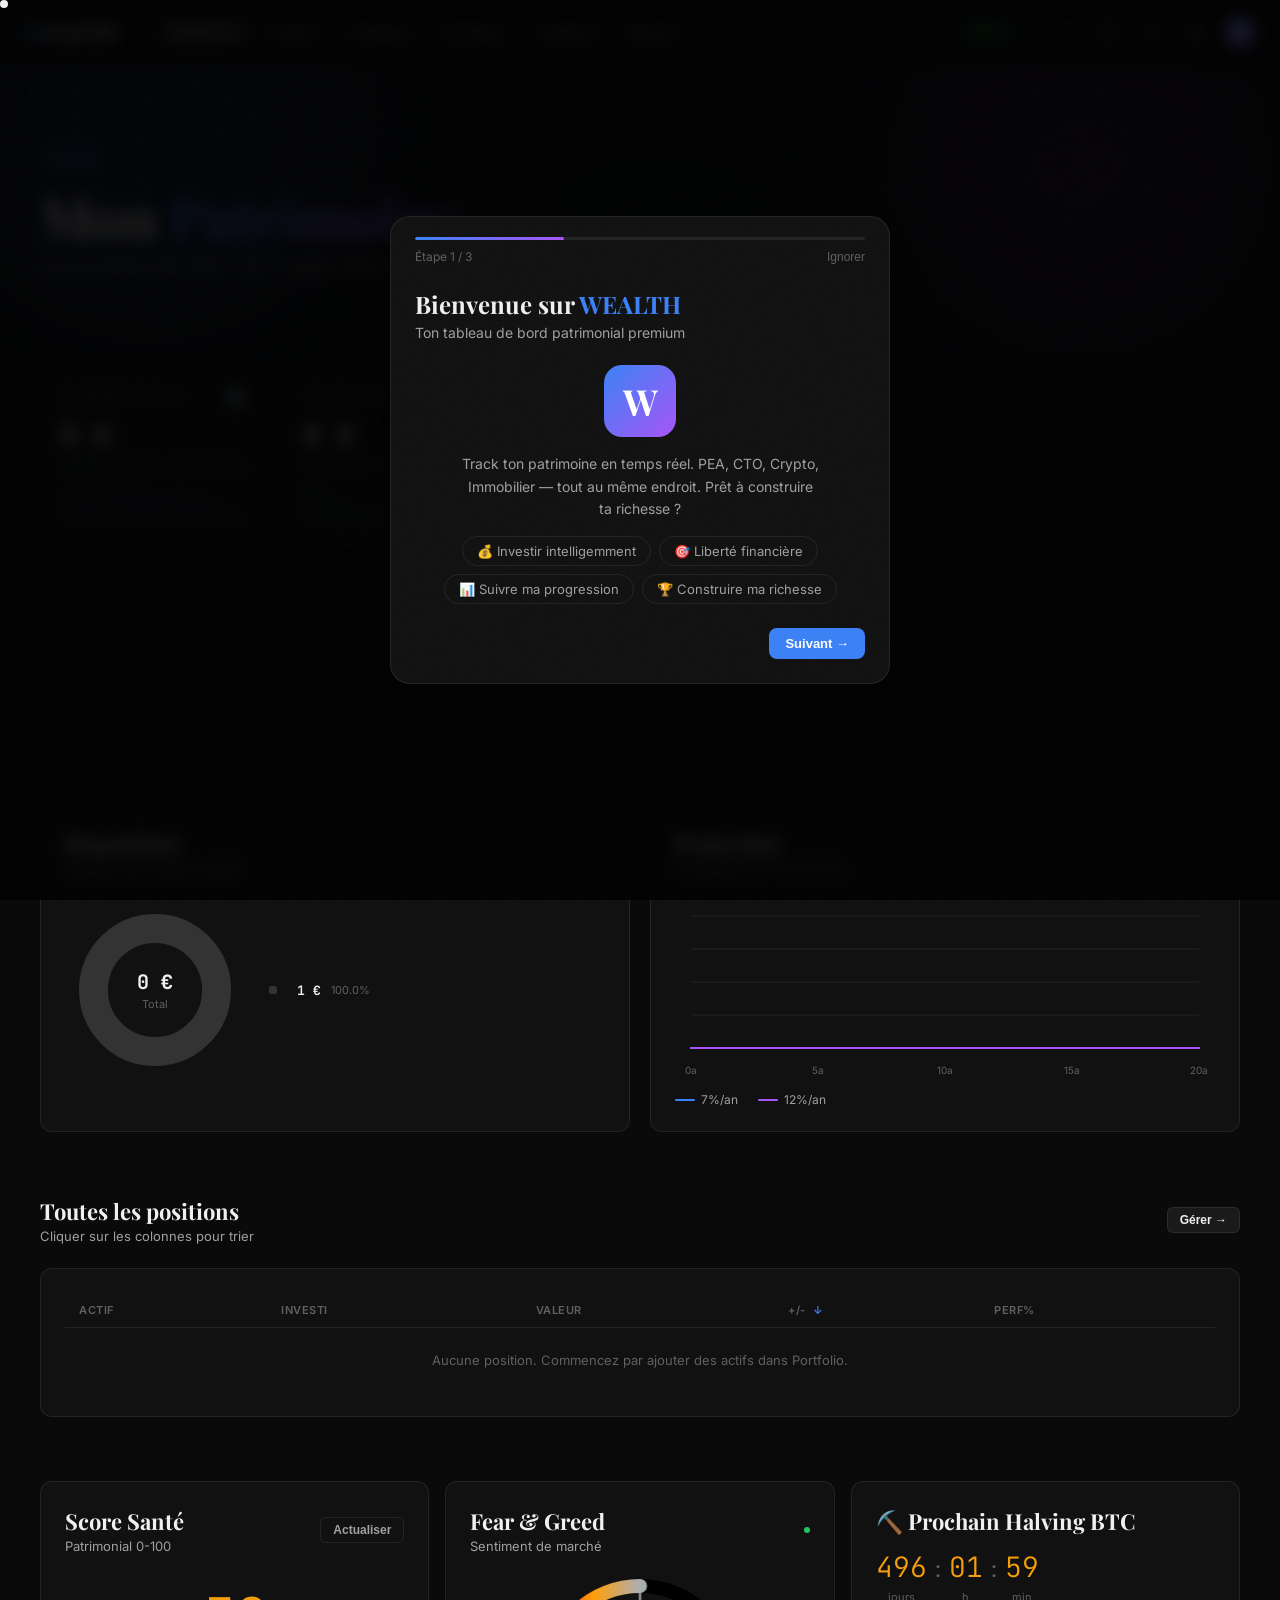
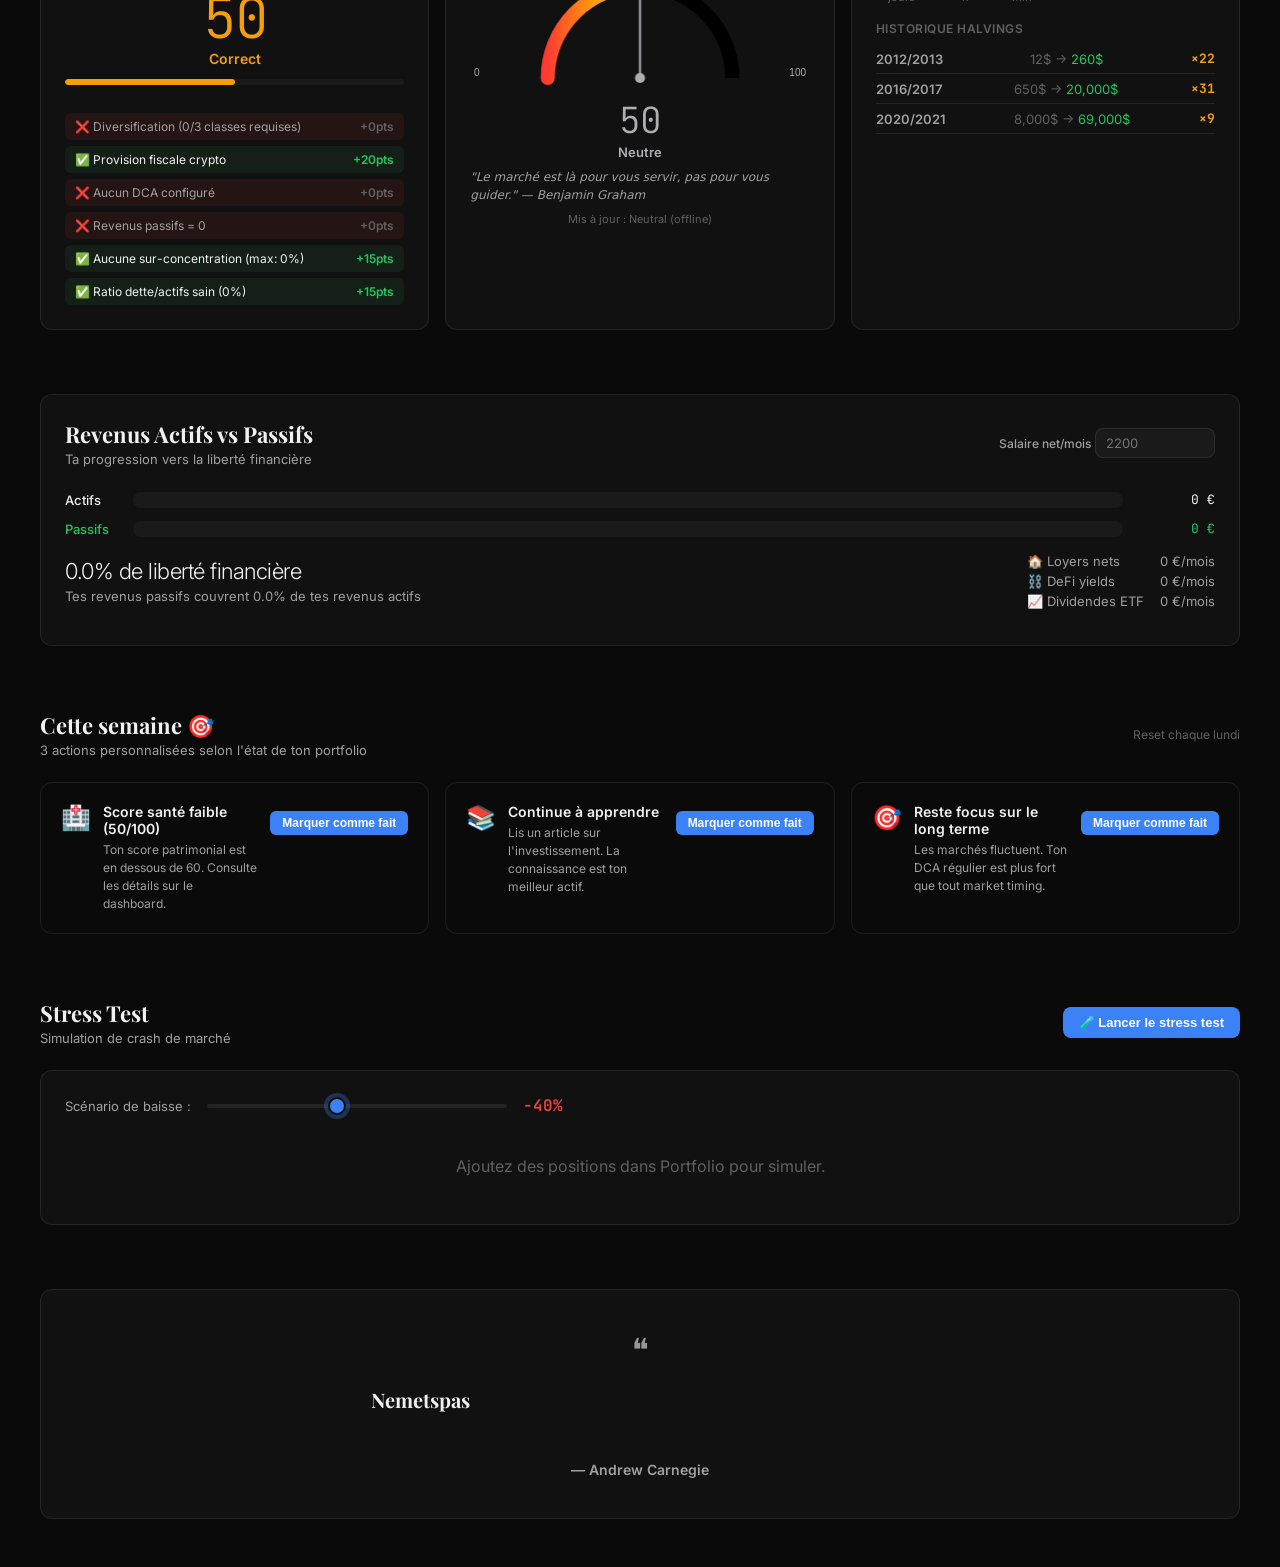
==== commit b346c4be: "feat: WEALTH TRACKER V4 — Pro financial intelligence platform Complete transformation into a profess" ====
--- a/index.html
+++ b/index.html
@@ -29,11 +29,13 @@
     <a class="nav-link" data-page="simulator"  onclick="showPage('simulator')">Simulateur</a>
     <a class="nav-link" data-page="roadmap"    onclick="showPage('roadmap')">Roadmap</a>
     <a class="nav-link" data-page="mindset"    onclick="showPage('mindset')">Mindset</a>
+    <a class="nav-link" data-page="settings"   onclick="showPage('settings')">⚙️</a>
   </div>
   <div class="nav-right">
     <span id="nav-total">0&nbsp;€</span>
     <span id="nav-clock" class="mono">00:00:00</span>
     <button class="btn-icon" onclick="if(typeof openCommandPalette==='function')openCommandPalette()" title="Cmd+K">⌘</button>
+    <button class="btn-icon" id="stealth-btn" onclick="toggleStealth()" title="Mode Stealth (Ctrl+Shift+H)">👁</button>
     <button class="btn-icon" onclick="toggleThemePanel()" title="Thème">◐</button>
     <div class="nav-avatar" title="Profil">W</div>
     <button class="btn-icon" id="hamburger" title="Menu">☰</button>
@@ -53,6 +55,7 @@
   <a class="drawer-link" data-page="simulator"  onclick="showPage('simulator')">Simulateur</a>
   <a class="drawer-link" data-page="roadmap"    onclick="showPage('roadmap')">Roadmap</a>
   <a class="drawer-link" data-page="mindset"    onclick="showPage('mindset')">Mindset</a>
+  <a class="drawer-link" data-page="settings"   onclick="showPage('settings')">⚙️ Paramètres</a>
   <div style="margin-top:auto;padding-top:16px;border-top:1px solid var(--border);display:flex;flex-direction:column;gap:8px">
     <button class="btn btn-ghost" onclick="if(typeof exportData==='function')exportData()">📤 Exporter</button>
     <label class="btn btn-ghost" style="cursor:pointer">📥 Importer<input type="file" accept=".json" style="display:none" onchange="importData(this)"></label>
@@ -210,6 +213,139 @@
       </div>
     </div>
 
+    <!-- V4 — Score Santé + Coach hebdomadaire -->
+    <div class="section">
+      <div class="v4-top-row">
+
+        <!-- Score Santé Patrimoniale -->
+        <div class="card v4-health-card">
+          <div class="section-header">
+            <div>
+              <div class="section-title">Score Santé</div>
+              <div class="section-sub">Patrimonial 0-100</div>
+            </div>
+            <button class="btn btn-ghost btn-sm" onclick="renderHealthScore()">Actualiser</button>
+          </div>
+          <div class="health-gauge-wrap">
+            <div class="health-gauge-number" id="health-gauge-value">—</div>
+            <div class="health-gauge-label" id="health-label">Calcul...</div>
+            <div class="health-gauge-bar-wrap">
+              <div class="health-gauge-bar" id="health-gauge-bar" style="width:0%"></div>
+            </div>
+          </div>
+          <div id="health-details" class="health-details"></div>
+        </div>
+
+        <!-- Fear & Greed Index -->
+        <div class="card v4-fng-card">
+          <div class="section-header">
+            <div>
+              <div class="section-title">Fear &amp; Greed</div>
+              <div class="section-sub">Sentiment de marché</div>
+            </div>
+            <span class="live-dot"></span>
+          </div>
+          <canvas id="fng-gauge" style="width:100%;height:110px;display:block"></canvas>
+          <div style="text-align:center;margin-top:8px">
+            <div class="fng-value" id="fng-value">—</div>
+            <div class="fng-label" id="fng-label">Chargement...</div>
+          </div>
+          <div id="fng-quote" class="fng-quote"></div>
+          <div id="fng-updated" style="font-size:11px;color:var(--text-tertiary);margin-top:8px;text-align:center"></div>
+        </div>
+
+        <!-- Halving Countdown -->
+        <div class="card v4-halving-card">
+          <div class="section-title" style="margin-bottom:12px">⛏️ Prochain Halving BTC</div>
+          <div class="halving-countdown">
+            <div class="halving-unit"><span class="halving-num" id="halving-days">—</span><span class="halving-lbl">jours</span></div>
+            <div class="halving-sep">:</div>
+            <div class="halving-unit"><span class="halving-num" id="halving-hours">—</span><span class="halving-lbl">h</span></div>
+            <div class="halving-sep">:</div>
+            <div class="halving-unit"><span class="halving-num" id="halving-mins">—</span><span class="halving-lbl">min</span></div>
+          </div>
+          <div style="margin-top:16px">
+            <div style="font-size:12px;font-weight:600;color:var(--text-tertiary);text-transform:uppercase;letter-spacing:.5px;margin-bottom:8px">Historique halvings</div>
+            <div id="halving-history"></div>
+          </div>
+        </div>
+
+      </div>
+    </div>
+
+    <!-- V4 — Revenus Actifs vs Passifs -->
+    <div class="section">
+      <div class="card">
+        <div class="section-header">
+          <div>
+            <div class="section-title">Revenus Actifs vs Passifs</div>
+            <div class="section-sub">Ta progression vers la liberté financière</div>
+          </div>
+          <div class="field" style="flex-direction:row;align-items:center;gap:8px;margin:0">
+            <label style="font-size:12px;color:var(--text-secondary);white-space:nowrap">Salaire net/mois</label>
+            <input id="salary-input" type="number" placeholder="2200" style="width:120px;padding:6px 10px;font-size:13px">
+          </div>
+        </div>
+        <div class="income-bars">
+          <div class="income-bar-row">
+            <span class="income-bar-label">Actifs</span>
+            <div class="income-bar-track">
+              <div class="income-bar-fill income-bar-active" id="income-bar-active" style="width:0%"></div>
+            </div>
+            <span class="income-bar-val" id="income-active-val">0 €</span>
+          </div>
+          <div class="income-bar-row">
+            <span class="income-bar-label" style="color:var(--green)">Passifs</span>
+            <div class="income-bar-track">
+              <div class="income-bar-fill income-bar-passive" id="income-bar-passive" style="width:0%"></div>
+            </div>
+            <span class="income-bar-val td-green" id="income-passive-val">0 €</span>
+          </div>
+        </div>
+        <div style="margin-top:16px;display:flex;align-items:center;justify-content:space-between;flex-wrap:wrap;gap:12px">
+          <div>
+            <div style="font-size:22px;font-weight:300;letter-spacing:-0.5px"><span id="income-freedom-pct">0%</span> de liberté financière</div>
+            <div id="income-freedom-msg" style="font-size:13px;color:var(--text-secondary);margin-top:4px"></div>
+          </div>
+          <div id="income-passive-detail" class="income-detail"></div>
+        </div>
+        <div id="income-fi-time" style="font-size:13px;color:var(--accent);margin-top:12px;font-weight:500"></div>
+      </div>
+    </div>
+
+    <!-- V4 — Coach Hebdomadaire -->
+    <div class="section">
+      <div class="section-header">
+        <div>
+          <div class="section-title">Cette semaine 🎯</div>
+          <div class="section-sub">3 actions personnalisées selon l'état de ton portfolio</div>
+        </div>
+        <span style="font-size:12px;color:var(--text-tertiary)">Reset chaque lundi</span>
+      </div>
+      <div id="coach-cards" class="coach-cards"></div>
+    </div>
+
+    <!-- V4 — Stress Test -->
+    <div class="section">
+      <div class="section-header">
+        <div>
+          <div class="section-title">Stress Test</div>
+          <div class="section-sub">Simulation de crash de marché</div>
+        </div>
+        <button class="btn btn-primary" onclick="runStressTest()">🧪 Lancer le stress test</button>
+      </div>
+      <div class="card">
+        <div style="display:flex;align-items:center;gap:16px;margin-bottom:16px;flex-wrap:wrap">
+          <span style="font-size:13px;color:var(--text-secondary)">Scénario de baisse :</span>
+          <input type="range" id="stress-slider" min="10" max="80" step="10" value="40" style="flex:1;max-width:300px" oninput="runStressTest()">
+          <span class="mono" id="stress-pct-label" style="font-size:16px;font-weight:600;color:var(--red)">-40%</span>
+        </div>
+        <div id="stress-output">
+          <div style="text-align:center;padding:24px;color:var(--text-tertiary)">Configurez vos positions dans Portfolio puis lancez le test.</div>
+        </div>
+      </div>
+    </div>
+
     <!-- Quote -->
     <div class="section" style="padding-bottom:48px">
       <div class="card" style="text-align:center;padding:40px">
@@ -228,29 +364,35 @@
       <p class="section-sub" style="margin-top:4px">Gérez vos positions et DCA</p>
     </div>
     <div class="inner-tabs" style="margin-top:24px">
-      <div class="inner-tab active" data-tab="pea"    onclick="showInner('pea',this)">PEA <span class="tab-badge">0</span></div>
-      <div class="inner-tab"       data-tab="cto"    onclick="showInner('cto',this)">CTO <span class="tab-badge">0</span></div>
-      <div class="inner-tab"       data-tab="crypto" onclick="showInner('crypto',this)">Crypto <span class="tab-badge">0</span></div>
-      <div class="inner-tab"       data-tab="immo"   onclick="showInner('immo',this)">Immobilier <span class="tab-badge">0</span></div>
-      <div class="inner-tab"       data-tab="dca"    onclick="showInner('dca',this)">DCA <span class="tab-badge">0</span></div>
-    </div>
-
-    <!-- PEA -->
+      <div class="inner-tab active" data-tab="pea"     onclick="showInner('pea',this)">PEA <span class="tab-badge">0</span></div>
+      <div class="inner-tab"        data-tab="cto"     onclick="showInner('cto',this)">CTO <span class="tab-badge">0</span></div>
+      <div class="inner-tab"        data-tab="crypto"  onclick="showInner('crypto',this)">Crypto <span class="tab-badge">0</span></div>
+      <div class="inner-tab"        data-tab="immo"    onclick="showInner('immo',this)">Immobilier <span class="tab-badge">0</span></div>
+      <div class="inner-tab"        data-tab="dca"     onclick="showInner('dca',this)">DCA <span class="tab-badge">0</span></div>
+      <div class="inner-tab"        data-tab="defi"    onclick="showInner('defi',this)">DeFi <span class="tab-badge">0</span></div>
+      <div class="inner-tab"        data-tab="journal" onclick="showInner('journal',this)">Journal <span class="tab-badge">0</span></div>
+    </div>
+
+    <!-- PEA — V4: ticker + shares + pricePerShare + buyDate -->
     <div id="pane-pea" class="inner-pane active">
       <div class="add-form">
         <div class="add-form-title">+ Nouvelle position PEA</div>
         <div class="form-row">
-          <div class="form-group" style="flex:2">
-            <label>Nom de l'actif</label>
-            <input id="pea-n" placeholder="ex: CW8 MSCI World">
-          </div>
-          <div class="form-group">
-            <label>Investi (€)</label>
-            <input id="pea-inv" type="number" placeholder="0" min="0">
-          </div>
-          <div class="form-group">
-            <label>Valeur actuelle (€)</label>
-            <input id="pea-cur" type="number" placeholder="0" min="0">
+          <div class="form-group">
+            <label>Ticker ETF</label>
+            <input id="pea-ticker" placeholder="ex: CW8, PE500, PUST">
+          </div>
+          <div class="form-group">
+            <label>Nombre de parts</label>
+            <input id="pea-shares" type="number" placeholder="ex: 10.5" min="0" step="0.0001">
+          </div>
+          <div class="form-group">
+            <label>Prix d'achat / part (€)</label>
+            <input id="pea-pps" type="number" placeholder="ex: 420.50" min="0" step="0.01">
+          </div>
+          <div class="form-group">
+            <label>Date d'achat</label>
+            <input id="pea-buydate" type="date">
           </div>
           <div class="form-group" style="justify-content:flex-end">
             <label>&nbsp;</label>
@@ -261,29 +403,33 @@
       <div class="card">
         <div class="table-wrap">
           <table>
-            <thead><tr><th>Actif</th><th>Investi</th><th>Valeur</th><th>+/-</th><th>Perf%</th><th>Actions</th></tr></thead>
+            <thead><tr><th>ETF</th><th>Parts</th><th>Investi</th><th>Valeur</th><th>+/-</th><th>Perf%</th><th>Actions</th></tr></thead>
             <tbody id="pea-tbody"></tbody>
           </table>
         </div>
       </div>
     </div>
 
-    <!-- CTO -->
+    <!-- CTO — V4: ticker + shares + pricePerShare + buyDate -->
     <div id="pane-cto" class="inner-pane">
       <div class="add-form">
         <div class="add-form-title">+ Nouvelle position CTO</div>
         <div class="form-row">
-          <div class="form-group" style="flex:2">
-            <label>Nom de l'actif</label>
-            <input id="cto-n" placeholder="ex: NVDA, AAPL...">
-          </div>
-          <div class="form-group">
-            <label>Investi (€)</label>
-            <input id="cto-inv" type="number" placeholder="0" min="0">
-          </div>
-          <div class="form-group">
-            <label>Valeur actuelle (€)</label>
-            <input id="cto-cur" type="number" placeholder="0" min="0">
+          <div class="form-group">
+            <label>Ticker</label>
+            <input id="cto-ticker" placeholder="ex: NVDA, AAPL, MSFT">
+          </div>
+          <div class="form-group">
+            <label>Nombre de parts</label>
+            <input id="cto-shares" type="number" placeholder="ex: 5" min="0" step="0.0001">
+          </div>
+          <div class="form-group">
+            <label>Prix d'achat / part (€)</label>
+            <input id="cto-pps" type="number" placeholder="ex: 178" min="0" step="0.01">
+          </div>
+          <div class="form-group">
+            <label>Date d'achat</label>
+            <input id="cto-buydate" type="date">
           </div>
           <div class="form-group" style="justify-content:flex-end">
             <label>&nbsp;</label>
@@ -294,41 +440,46 @@
       <div class="card">
         <div class="table-wrap">
           <table>
-            <thead><tr><th>Actif</th><th>Investi</th><th>Valeur</th><th>+/-</th><th>Perf%</th><th>Actions</th></tr></thead>
+            <thead><tr><th>Actif</th><th>Parts</th><th>Investi</th><th>Valeur</th><th>+/-</th><th>Perf%</th><th>Actions</th></tr></thead>
             <tbody id="cto-tbody"></tbody>
           </table>
         </div>
       </div>
     </div>
 
-    <!-- Crypto -->
+    <!-- Crypto — V4: ticker + quantity + buyPrice + buyDate -->
     <div id="pane-crypto" class="inner-pane">
+      <div id="bias-warning-banner" class="tax-banner" style="display:none;background:rgba(255,159,10,0.15);border-color:var(--amber)"></div>
       <div id="crypto-tax-banner" class="tax-banner" style="display:none"></div>
       <div class="add-form">
         <div class="add-form-title">+ Nouvelle position Crypto</div>
         <div class="form-row">
-          <div class="form-group" style="flex:2">
-            <label>Crypto</label>
-            <input id="crypto-n" placeholder="ex: Bitcoin, Ethereum...">
-          </div>
-          <div class="form-group">
-            <label>Investi (€)</label>
-            <input id="crypto-inv" type="number" placeholder="0" min="0">
-          </div>
-          <div class="form-group">
-            <label>Valeur actuelle (€)</label>
-            <input id="crypto-cur" type="number" placeholder="0" min="0">
+          <div class="form-group">
+            <label>Token</label>
+            <input id="crypto-ticker" placeholder="ex: BTC, ETH, SOL">
+          </div>
+          <div class="form-group">
+            <label>Quantité</label>
+            <input id="crypto-qty" type="number" placeholder="ex: 0.05" min="0" step="any">
+          </div>
+          <div class="form-group">
+            <label>Prix d'achat ($)</label>
+            <input id="crypto-bp" type="number" placeholder="ex: 85000" min="0">
+          </div>
+          <div class="form-group">
+            <label>Date d'achat</label>
+            <input id="crypto-buydate" type="date">
           </div>
           <div class="form-group" style="justify-content:flex-end">
             <label>&nbsp;</label>
-            <button class="btn btn-primary" onclick="addPos('crypto')">Ajouter</button>
+            <button class="btn btn-primary" onclick="addCrypto()">Ajouter</button>
           </div>
         </div>
       </div>
       <div class="card">
         <div class="table-wrap">
           <table>
-            <thead><tr><th>Actif</th><th>Investi</th><th>Valeur</th><th>+/-</th><th>Perf%</th><th>Multiple</th><th>Actions</th></tr></thead>
+            <thead><tr><th>Token</th><th>Quantité</th><th>Prix live</th><th>Investi</th><th>Valeur</th><th>+/-</th><th>Perf%</th><th>Multiple</th><th>Actions</th></tr></thead>
             <tbody id="crypto-tbody"></tbody>
           </table>
         </div>
@@ -416,7 +567,152 @@
       </div>
       <div id="dca-list" class="dca-list"></div>
     </div>
+
+    <!-- DEFI — V4 -->
+    <div id="pane-defi" class="inner-pane">
+      <div class="defi-summary-row">
+        <div class="defi-stat"><div class="defi-stat-val" id="defi-total-value">0 €</div><div class="defi-stat-lbl">Capital déployé</div></div>
+        <div class="defi-stat"><div class="defi-stat-val td-green" id="defi-total-yield">0 €</div><div class="defi-stat-lbl">Yields accumulés</div></div>
+      </div>
+
+      <!-- Add DeFi position -->
+      <div class="add-form">
+        <div class="add-form-title">+ Nouvelle position DeFi</div>
+        <div class="form-row">
+          <div class="form-group">
+            <label>Protocole</label>
+            <select id="defi-protocol">
+              <option>Aave</option><option>Uniswap</option><option>Curve</option>
+              <option>Compound</option><option>Lido</option><option>PancakeSwap</option>
+              <option>Balancer</option><option>Autre</option>
+            </select>
+          </div>
+          <div class="form-group">
+            <label>Asset 1</label>
+            <input id="defi-asset1" placeholder="ex: ETH">
+          </div>
+          <div class="form-group">
+            <label>Quantité 1</label>
+            <input id="defi-amount1" type="number" placeholder="1.5" min="0" step="any">
+          </div>
+          <div class="form-group">
+            <label>Prix entrée 1 ($)</label>
+            <input id="defi-ep1" type="number" placeholder="3000" min="0">
+          </div>
+        </div>
+        <div class="form-row">
+          <div class="form-group">
+            <label>Asset 2 (pool LP)</label>
+            <input id="defi-asset2" placeholder="ex: USDC (optionnel)">
+          </div>
+          <div class="form-group">
+            <label>Quantité 2</label>
+            <input id="defi-amount2" type="number" placeholder="0" min="0" step="any">
+          </div>
+          <div class="form-group">
+            <label>Prix entrée 2 ($)</label>
+            <input id="defi-ep2" type="number" placeholder="1" min="0">
+          </div>
+          <div class="form-group">
+            <label>APY (%)</label>
+            <input id="defi-apy" type="number" placeholder="15.5" min="0" step="0.1">
+          </div>
+          <div class="form-group">
+            <label>Date entrée</label>
+            <input id="defi-startdate" type="date">
+          </div>
+          <div class="form-group" style="justify-content:flex-end">
+            <label>&nbsp;</label>
+            <button class="btn btn-primary" onclick="addDefi()">Ajouter</button>
+          </div>
+        </div>
+      </div>
+      <div class="card">
+        <div class="table-wrap">
+          <table>
+            <thead><tr><th>Protocole</th><th>Assets</th><th>Capital</th><th>APY</th><th>Yields accumulés</th><th>Impermanent Loss</th><th>Depuis</th><th>Actions</th></tr></thead>
+            <tbody id="defi-tbody"></tbody>
+          </table>
+        </div>
+      </div>
+
+      <!-- Impermanent Loss Calculator -->
+      <div class="card" style="margin-top:16px">
+        <div class="section-title" style="font-size:15px;margin-bottom:16px">🧮 Calculateur Impermanent Loss</div>
+        <div class="form-row">
+          <div class="form-group"><label>Capital investi (€)</label><input id="il-capital" type="number" placeholder="1000"></div>
+          <div class="form-group"><label>Prix entrée Asset 1 ($)</label><input id="il-ep1" type="number" placeholder="3000"></div>
+          <div class="form-group"><label>Prix entrée Asset 2 ($)</label><input id="il-ep2" type="number" placeholder="1"></div>
+          <div class="form-group"><label>Prix actuel Asset 1 ($)</label><input id="il-cp1" type="number" placeholder="3500"></div>
+          <div class="form-group"><label>Prix actuel Asset 2 ($)</label><input id="il-cp2" type="number" placeholder="1"></div>
+          <div class="form-group"><label>APY (%)</label><input id="il-apy" type="number" placeholder="15"></div>
+          <div class="form-group"><label>Jours en pool</label><input id="il-days" type="number" placeholder="30"></div>
+          <div class="form-group" style="justify-content:flex-end"><label>&nbsp;</label>
+            <button class="btn btn-primary" id="il-calc-btn">Calculer</button></div>
+        </div>
+        <div id="il-output" style="margin-top:12px"></div>
+      </div>
+
+      <!-- Gas Fees Tracker -->
+      <div class="card" style="margin-top:16px">
+        <div class="section-title" style="font-size:15px;margin-bottom:12px">⛽ Gas Fees Tracker</div>
+        <div style="display:flex;gap:24px;margin-bottom:16px;flex-wrap:wrap">
+          <div><div style="font-size:12px;color:var(--text-tertiary)">Total gas payé</div><div class="mono" style="font-size:18px;color:var(--red)" id="gas-total">0 €</div></div>
+          <div><div style="font-size:12px;color:var(--text-tertiary)">Impact rentabilité</div><div id="gas-impact" style="font-size:14px;font-weight:500">—</div></div>
+        </div>
+        <div class="form-row">
+          <div class="form-group"><label>Date</label><input id="gas-date" type="date"></div>
+          <div class="form-group"><label>Montant (€)</label><input id="gas-amount" type="number" placeholder="12.50" step="0.01"></div>
+          <div class="form-group" style="flex:2"><label>Action</label><input id="gas-action" placeholder="ex: Swap ETH→USDC sur Uniswap"></div>
+          <div class="form-group" style="justify-content:flex-end"><label>&nbsp;</label>
+            <button class="btn btn-primary" onclick="addGasFee()">Ajouter</button></div>
+        </div>
+        <div id="gas-list" style="max-height:200px;overflow-y:auto;margin-top:8px"></div>
+      </div>
+    </div>
+
+    <!-- JOURNAL — V4 -->
+    <div id="pane-journal" class="inner-pane">
+      <div class="add-form">
+        <div class="add-form-title">+ Nouvelle décision</div>
+        <div class="form-row">
+          <div class="form-group"><label>Date</label><input id="journal-date" type="date"></div>
+          <div class="form-group"><label>Actif</label><input id="journal-asset" placeholder="ex: BTC, CW8..."></div>
+          <div class="form-group">
+            <label>Action</label>
+            <select id="journal-action">
+              <option value="achat">Achat</option>
+              <option value="vente">Vente</option>
+              <option value="hold">Hold</option>
+              <option value="rééquilibrage">Rééquilibrage</option>
+            </select>
+          </div>
+          <div class="form-group"><label>Montant (€)</label><input id="journal-amount" type="number" placeholder="0"></div>
+          <div class="form-group">
+            <label>Humeur</label>
+            <select id="journal-humeur">
+              <option>😌</option><option>😊</option><option>😐</option>
+              <option>😰</option><option>🤑</option><option>😤</option>
+            </select>
+          </div>
+        </div>
+        <div class="form-row">
+          <div class="form-group" style="flex:3">
+            <label>Thèse d'investissement</label>
+            <textarea id="journal-these" placeholder="Pourquoi cette décision ? Quels sont tes arguments ? Quel est ton plan de sortie ?" style="width:100%;min-height:80px;padding:10px;border-radius:8px;border:1px solid var(--border);background:var(--bg-elevated);color:var(--text);font-family:inherit;font-size:13px;resize:vertical"></textarea>
+          </div>
+          <div class="form-group" style="justify-content:flex-end;align-self:flex-end">
+            <label>&nbsp;</label>
+            <button class="btn btn-primary" onclick="addJournalEntry()">Enregistrer</button>
+          </div>
+        </div>
+      </div>
+      <div id="journal-list"></div>
+    </div>
+
   </div><!-- /portfolio -->
+
+  <!-- V4 — Intelligence Financière (inline sections in portfolio) -->
 
 
   <!-- ════ CATALOGUE ════════════════════ -->
@@ -526,6 +822,111 @@
         </div>
       </div>
 
+      <!-- Expatriation Simulator -->
+      <div class="lombard-section" style="margin-top:20px">
+        <div class="section-header">
+          <div>
+            <div class="section-title">Simulateur Expatriation</div>
+            <div class="section-sub">3 scénarios sur 10 ans (CDI France / Freelance / Suisse-Lux)</div>
+          </div>
+        </div>
+        <div class="two-col">
+          <div class="card">
+            <div class="form-row">
+              <div class="form-group">
+                <label>% du salaire investi en DCA</label>
+                <input id="expat-dca-pct" type="number" value="50" min="10" max="90" step="5" oninput="renderExpatSimulator()">
+              </div>
+              <div class="form-group">
+                <label>Horizon (années)</label>
+                <input id="expat-years" type="number" value="10" min="1" max="30" oninput="renderExpatSimulator()">
+              </div>
+              <div class="form-group">
+                <label>Rendement (%/an)</label>
+                <input id="expat-rate" type="number" value="8" min="1" max="20" step="0.5" oninput="renderExpatSimulator()">
+              </div>
+            </div>
+            <div class="table-wrap" style="margin-top:12px">
+              <table>
+                <thead><tr><th>Scénario</th><th>DCA/mois</th><th>Patrimoine final</th><th>Impôts payés</th><th>Âge liberté FI</th></tr></thead>
+                <tbody id="expat-table-body"></tbody>
+              </table>
+            </div>
+          </div>
+          <div class="card">
+            <canvas id="expat-chart" style="width:100%;height:220px"></canvas>
+            <div class="proj-legend" style="margin-top:8px">
+              <div class="proj-legend-item"><div class="proj-legend-line" style="background:#6e6e73"></div>CDI France</div>
+              <div class="proj-legend-item"><div class="proj-legend-line" style="background:var(--accent)"></div>Freelance</div>
+              <div class="proj-legend-item"><div class="proj-legend-line" style="background:var(--green)"></div>Expatriation</div>
+            </div>
+          </div>
+        </div>
+      </div>
+
+      <!-- Retirement Calculator -->
+      <div class="lombard-section" style="margin-top:20px">
+        <div class="section-header">
+          <div>
+            <div class="section-title">Calculateur Retraite Personnelle</div>
+            <div class="section-sub">L'âge où tes revenus passifs > dépenses</div>
+          </div>
+        </div>
+        <div class="two-col">
+          <div class="card">
+            <div class="form-row">
+              <div class="form-group"><label>Dépenses souhaitées/mois (€)</label><input id="retire-spend" type="number" value="3000" oninput="calcRetirement()"></div>
+              <div class="form-group"><label>Rendement espéré (%/an)</label><input id="retire-rate" type="number" value="7" step="0.5" oninput="calcRetirement()"></div>
+              <div class="form-group"><label>Âge actuel</label><input id="retire-age" type="number" value="25" min="18" max="60" oninput="calcRetirement()"></div>
+            </div>
+            <div class="slider-group" style="margin-top:12px">
+              <div class="slider-header">
+                <span class="slider-label">Impact de +100€ DCA/mois</span>
+                <span class="slider-value" id="retire-dca-delta-val">+0€/mois</span>
+              </div>
+              <input type="range" id="retire-dca-delta" min="-500" max="1000" step="50" value="0" oninput="calcRetirement()">
+            </div>
+          </div>
+          <div id="retire-output" class="card"></div>
+        </div>
+      </div>
+
+      <!-- Coût de l'Impatience -->
+      <div class="lombard-section" style="margin-top:20px">
+        <div class="section-header">
+          <div>
+            <div class="section-title">Coût de l'Impatience</div>
+            <div class="section-sub">Impact d'un retrait anticipé du PEA</div>
+          </div>
+        </div>
+        <div class="two-col">
+          <div class="card">
+            <div class="form-row">
+              <div class="form-group"><label>Montant retiré (€)</label><input id="imp-amount" type="number" placeholder="5000"></div>
+              <div class="form-group"><label>Années restantes avant 5 ans PEA</label><input id="imp-years-left" type="number" placeholder="3" min="0" max="5"></div>
+              <div class="form-group"><label>Rendement espéré (%/an)</label><input id="imp-rate" type="number" value="7" step="0.5"></div>
+              <div class="form-group" style="justify-content:flex-end"><label>&nbsp;</label>
+                <button class="btn btn-primary" id="imp-calc-btn">Calculer</button></div>
+            </div>
+          </div>
+          <div id="imp-output" class="card"></div>
+        </div>
+      </div>
+
+      <!-- Matrice de Corrélation -->
+      <div class="lombard-section" style="margin-top:20px;padding-bottom:40px">
+        <div class="section-header">
+          <div>
+            <div class="section-title">Matrice de Corrélation</div>
+            <div class="section-sub">Score de vraie diversification de ton portfolio</div>
+          </div>
+          <button class="btn btn-primary" id="corr-render-btn" onclick="renderCorrelationMatrix()">Analyser</button>
+        </div>
+        <div id="correlation-output" class="card">
+          <div style="color:var(--text-tertiary);text-align:center;padding:24px">Cliquez sur "Analyser" pour voir la matrice.</div>
+        </div>
+      </div>
+
       <!-- Lombard -->
       <div class="lombard-section">
         <div class="section-header">
@@ -636,6 +1037,27 @@
               </div>
             </div>
           </div>
+        </div>
+      </div>
+    </div>
+      <!-- V4 — Macro Calendar -->
+      <div class="section" style="padding-bottom:40px">
+        <div class="section-header">
+          <div>
+            <div class="section-title">Calendrier Macro</div>
+            <div class="section-sub">Prochains événements à surveiller</div>
+          </div>
+        </div>
+        <div id="macro-calendar" class="macro-calendar"></div>
+        <!-- BTC Dominance -->
+        <div class="card" style="margin-top:16px">
+          <div class="section-header" style="margin-bottom:8px">
+            <div class="section-title" style="font-size:15px">Dominance Bitcoin</div>
+          </div>
+          <div style="display:flex;align-items:baseline;gap:12px">
+            <div style="font-size:32px;font-weight:300;color:var(--amber)" class="mono" id="btc-dominance-value">—</div>
+          </div>
+          <div id="btc-dominance-msg" style="font-size:13px;margin-top:4px;color:var(--text-secondary)"></div>
         </div>
       </div>
     </div>
@@ -682,6 +1104,71 @@
       <div id="reading-list" class="reading-list"></div>
     </div>
   </div><!-- /mindset -->
+
+  <!-- ════ SETTINGS ══════════════════════ -->
+  <div id="page-settings" class="page">
+    <div class="section">
+      <div class="section-header">
+        <div>
+          <div class="section-title">Paramètres</div>
+          <div class="section-sub">Vault, données et préférences</div>
+        </div>
+      </div>
+
+      <!-- Vault -->
+      <div class="card" style="margin-bottom:20px">
+        <div class="section-title" style="font-size:16px;margin-bottom:16px">🔐 Vault — Infos importantes</div>
+        <div class="form-row">
+          <div class="form-group"><label>Date ouverture PEA</label><input id="vault-pea-date" type="date"></div>
+          <div class="form-group"><label>Date ouverture Livret A</label><input id="vault-livreta-date" type="date"></div>
+          <div class="form-group"><label>N° contrat / compte</label><input id="vault-contract-num" placeholder="IBAN, contrat d'assurance vie..."></div>
+          <div class="form-group"><label>Email comptable crypto</label><input id="vault-accountant-email" type="email" placeholder="contact@fiscalite-crypto.fr"></div>
+        </div>
+        <div class="form-row">
+          <div class="form-group" style="flex:1">
+            <label>Notes libres</label>
+            <textarea id="vault-notes" placeholder="Notes privées : login broker, codes, infos importantes..." style="width:100%;min-height:100px;padding:10px;border-radius:8px;border:1px solid var(--border);background:var(--bg-elevated);color:var(--text);font-family:inherit;font-size:13px;resize:vertical"></textarea>
+          </div>
+        </div>
+        <div style="display:flex;gap:12px;margin-top:12px">
+          <button class="btn btn-primary" onclick="saveVault()">💾 Sauvegarder</button>
+          <button class="btn btn-ghost" onclick="exportVault()">📤 Exporter JSON</button>
+        </div>
+      </div>
+
+      <!-- Provision fiscale crypto -->
+      <div class="card" style="margin-bottom:20px">
+        <div class="section-title" style="font-size:16px;margin-bottom:16px">💰 Provision Fiscale Crypto</div>
+        <div class="form-row">
+          <div class="form-group">
+            <label>Montant provisionné (€)</label>
+            <input id="tax-provision-input" type="number" placeholder="0" oninput="updateTaxProvision()">
+          </div>
+          <div class="form-group">
+            <label>&nbsp;</label>
+            <div style="font-size:13px;color:var(--text-secondary);padding:10px 0">Montant mis de côté pour la flat tax 30% sur tes plus-values crypto.</div>
+          </div>
+        </div>
+      </div>
+
+      <!-- Export / Import -->
+      <div class="card" style="margin-bottom:20px">
+        <div class="section-title" style="font-size:16px;margin-bottom:16px">📦 Données</div>
+        <div style="display:flex;gap:12px;flex-wrap:wrap">
+          <button class="btn btn-primary" onclick="exportData()">📤 Exporter Portfolio</button>
+          <label class="btn btn-ghost" style="cursor:pointer">📥 Importer Portfolio<input type="file" accept=".json" style="display:none" onchange="importData(this)"></label>
+          <button class="btn btn-ghost" onclick="generateMonthlyReport()">📊 Générer Rapport Mensuel</button>
+        </div>
+      </div>
+
+      <!-- Stealth Mode -->
+      <div class="card">
+        <div class="section-title" style="font-size:16px;margin-bottom:12px">🙈 Mode Stealth</div>
+        <p style="font-size:13px;color:var(--text-secondary);margin-bottom:12px">Masque tous les montants avec •••••. Raccourci clavier : <code>Ctrl+Shift+H</code></p>
+        <button class="btn btn-primary" onclick="toggleStealth()">Basculer le mode Stealth</button>
+      </div>
+    </div>
+  </div><!-- /settings -->
 
 </div><!-- /app -->
 
@@ -707,6 +1194,12 @@
 <script src="js/dashboard.js"></script>
 <script src="js/commands.js"></script>
 <script src="js/onboarding.js"></script>
+<script src="js/v4-market.js"></script>
+<script src="js/v4-income.js"></script>
+<script src="js/v4-defi.js"></script>
+<script src="js/v4-intelligence.js"></script>
+<script src="js/v4-tools.js"></script>
+<script src="js/v4-coach.js"></script>
 <script src="js/app.js"></script>
 
 </body>
--- a/css/style.css
+++ b/css/style.css
@@ -1578,3 +1578,148 @@
 .w-full { width: 100%; }
 .hidden { display: none !important; }
 .sr-only { position: absolute; width: 1px; height: 1px; overflow: hidden; clip: rect(0,0,0,0); }
+
+/* ══════════════════════════════════════
+   V4 STYLES — Wealth Tracker Pro
+   ══════════════════════════════════════ */
+
+/* ── V4 Dashboard Top Row ────────────── */
+.v4-top-row { display:grid; grid-template-columns:1fr 1fr 1fr; gap:16px; margin-bottom:0; }
+@media(max-width:900px){ .v4-top-row { grid-template-columns:1fr 1fr; } }
+@media(max-width:640px){ .v4-top-row { grid-template-columns:1fr; } }
+
+/* ── Health Score ─────────────────────── */
+.v4-health-card { }
+.health-gauge-wrap { text-align:center; padding:12px 0; }
+.health-gauge-number { font-size:56px; font-weight:300; letter-spacing:-2px; line-height:1; font-family:'JetBrains Mono',monospace; }
+.health-gauge-label { font-size:14px; font-weight:600; margin-top:4px; }
+.health-gauge-bar-wrap { height:6px; background:var(--bg-elevated); border-radius:3px; overflow:hidden; margin:12px 0 4px; }
+.health-gauge-bar { height:100%; border-radius:3px; transition:width 1s ease, background .3s; }
+.health-details { margin-top:12px; display:flex; flex-direction:column; gap:6px; }
+.health-detail { display:flex; justify-content:space-between; align-items:center; font-size:12px; padding:6px 10px; border-radius:6px; }
+.health-ok   { background:rgba(52,199,89,0.08); }
+.health-fail { background:rgba(255,59,48,0.08); color:var(--text-secondary); }
+
+/* ── Fear & Greed ─────────────────────── */
+.v4-fng-card { }
+.fng-value { font-size:36px; font-weight:300; letter-spacing:-1px; font-family:'JetBrains Mono',monospace; }
+.fng-label { font-size:13px; font-weight:600; }
+.fng-quote { font-size:12px; color:var(--text-secondary); line-height:1.5; margin-top:8px; font-style:italic; }
+
+/* ── Halving Countdown ────────────────── */
+.v4-halving-card { }
+.halving-countdown { display:flex; align-items:center; gap:8px; margin:8px 0; }
+.halving-unit { text-align:center; }
+.halving-num { font-size:28px; font-weight:300; font-family:'JetBrains Mono',monospace; color:var(--amber); display:block; }
+.halving-lbl { font-size:11px; color:var(--text-tertiary); }
+.halving-sep { font-size:24px; color:var(--text-tertiary); margin-bottom:16px; }
+.halving-item { display:flex; justify-content:space-between; align-items:center; padding:6px 0; border-bottom:1px solid var(--border); font-size:13px; }
+.halving-year { font-weight:600; color:var(--text-secondary); }
+.halving-mult { font-weight:700; font-family:'JetBrains Mono',monospace; }
+
+/* ── Income Bars ─────────────────────── */
+.income-bars { display:flex; flex-direction:column; gap:12px; margin:16px 0; }
+.income-bar-row { display:flex; align-items:center; gap:12px; }
+.income-bar-label { font-size:13px; font-weight:500; width:56px; flex-shrink:0; }
+.income-bar-track { flex:1; height:16px; background:var(--bg-elevated); border-radius:8px; overflow:hidden; }
+.income-bar-fill { height:100%; border-radius:8px; transition:width 1s ease; }
+.income-bar-active  { background:var(--accent); }
+.income-bar-passive { background:var(--green); }
+.income-bar-val { font-family:'JetBrains Mono',monospace; font-size:13px; width:80px; text-align:right; flex-shrink:0; }
+.income-detail { display:flex; flex-direction:column; gap:4px; }
+.income-breakdown-row { display:flex; justify-content:space-between; gap:16px; font-size:13px; color:var(--text-secondary); }
+
+/* ── Coach Cards ────────────────────── */
+.coach-cards { display:grid; grid-template-columns:repeat(3,1fr); gap:16px; }
+@media(max-width:768px){ .coach-cards { grid-template-columns:1fr; } }
+.coach-card { background:var(--bg-card); border:1px solid var(--border); border-radius:var(--radius); padding:20px; display:flex; gap:12px; align-items:flex-start; transition:all .2s; }
+.coach-card-done { opacity:0.55; }
+.coach-card-icon { font-size:24px; flex-shrink:0; }
+.coach-card-content { flex:1; }
+.coach-card-title { font-size:14px; font-weight:600; margin-bottom:4px; }
+.coach-card-desc { font-size:12px; color:var(--text-secondary); line-height:1.5; }
+.coach-done-btn { margin-top:8px; }
+
+/* ── Stress Test ─────────────────────── */
+.stress-summary { display:grid; grid-template-columns:repeat(3,1fr); gap:12px; margin-bottom:16px; }
+.stress-metric { text-align:center; background:var(--bg-elevated); border-radius:8px; padding:12px; }
+.stress-metric-val { font-size:22px; font-weight:300; letter-spacing:-0.5px; font-family:'JetBrains Mono',monospace; }
+.stress-metric-lbl { font-size:11px; color:var(--text-tertiary); margin-top:4px; }
+.stress-alert { background:rgba(255,59,48,0.12); border:1px solid rgba(255,59,48,0.3); border-radius:8px; padding:12px; font-size:13px; margin-bottom:12px; }
+.stress-ok    { background:rgba(52,199,89,0.1); border:1px solid rgba(52,199,89,0.3); border-radius:8px; padding:12px; font-size:13px; margin-bottom:12px; }
+
+/* ── DeFi Tab ────────────────────────── */
+.defi-summary-row { display:flex; gap:24px; padding:16px 24px; background:var(--bg-elevated); border-radius:var(--radius); margin-bottom:16px; }
+.defi-stat-val { font-size:24px; font-weight:300; font-family:'JetBrains Mono',monospace; }
+.defi-stat-lbl { font-size:12px; color:var(--text-tertiary); margin-top:2px; }
+
+/* ── IL Calculator ───────────────────── */
+.il-grid { display:grid; grid-template-columns:repeat(2,1fr); gap:12px; margin-top:12px; }
+@media(max-width:640px){ .il-grid { grid-template-columns:1fr; } }
+.il-card { background:var(--bg-elevated); border-radius:8px; padding:12px; }
+.il-card-neg { background:rgba(255,59,48,0.1); }
+.il-val { font-size:18px; font-weight:500; font-family:'JetBrains Mono',monospace; }
+.il-lbl { font-size:12px; color:var(--text-tertiary); margin-top:4px; }
+.il-alert { background:rgba(255,159,10,0.12); border:1px solid rgba(255,159,10,0.3); border-radius:8px; padding:10px 12px; font-size:13px; margin-bottom:12px; }
+.il-ok    { background:rgba(52,199,89,0.1); border:1px solid rgba(52,199,89,0.3); border-radius:8px; padding:10px 12px; font-size:13px; margin-bottom:12px; }
+
+/* ── Impermanence / Impatience ─────────── */
+.imp-grid { display:grid; grid-template-columns:1fr 1fr; gap:12px; }
+@media(max-width:640px){ .imp-grid { grid-template-columns:1fr; } }
+.imp-card { background:var(--bg-elevated); border-radius:8px; padding:16px; }
+.imp-card-total { grid-column:1/-1; border:1px solid rgba(255,59,48,0.3); }
+.imp-val { font-size:20px; font-weight:500; font-family:'JetBrains Mono',monospace; }
+.imp-lbl { font-size:12px; color:var(--text-tertiary); margin-top:4px; line-height:1.4; }
+
+/* ── Correlation Matrix ──────────────── */
+.corr-summary { text-align:center; padding:16px; background:var(--bg-elevated); border-radius:8px; margin-bottom:12px; }
+.corr-score { font-size:64px; font-weight:300; letter-spacing:-2px; font-family:'JetBrains Mono',monospace; }
+.corr-score span { font-size:28px; color:var(--text-tertiary); }
+.corr-msg { font-size:14px; font-weight:600; margin-top:4px; }
+.corr-table { border-collapse:collapse; font-size:12px; }
+.corr-table th, .corr-table td { padding:6px 10px; border:1px solid var(--border); }
+.corr-table thead th { background:var(--bg-elevated); font-size:11px; }
+
+/* ── Journal ─────────────────────────── */
+.journal-entry { background:var(--bg-card); border:1px solid var(--border); border-radius:var(--radius); padding:16px; margin-bottom:12px; }
+.journal-header { display:flex; justify-content:space-between; align-items:center; flex-wrap:wrap; gap:8px; }
+.journal-humeur { font-size:20px; margin-right:6px; }
+.journal-asset { font-size:15px; font-weight:600; }
+.journal-these { font-size:13px; color:var(--text-secondary); margin-top:10px; line-height:1.6; font-style:italic; background:var(--bg-elevated); border-radius:6px; padding:10px 12px; }
+
+/* ── Retirement Calculator ─────────────── */
+.retire-result { text-align:center; padding:24px; background:linear-gradient(135deg,var(--accent),var(--purple,#a855f7)); border-radius:var(--radius); color:#fff; margin-bottom:16px; }
+.retire-age { font-size:64px; font-weight:300; letter-spacing:-2px; font-family:'JetBrains Mono',monospace; }
+.retire-grid { display:grid; grid-template-columns:repeat(3,1fr); gap:12px; }
+@media(max-width:640px){ .retire-grid { grid-template-columns:1fr; } }
+.retire-metric { background:var(--bg-elevated); border-radius:8px; padding:14px; text-align:center; }
+.retire-metric-val { font-size:18px; font-weight:500; font-family:'JetBrains Mono',monospace; }
+.retire-metric-lbl { font-size:11px; color:var(--text-tertiary); margin-top:4px; }
+
+/* ── Macro Calendar ──────────────────── */
+.macro-calendar { display:grid; grid-template-columns:repeat(3,1fr); gap:12px; margin-bottom:16px; }
+@media(max-width:640px){ .macro-calendar { grid-template-columns:1fr; } }
+.macro-event { background:var(--bg-card); border:1px solid var(--border); border-radius:var(--radius); padding:16px; }
+.macro-event-label { font-size:14px; font-weight:600; margin-bottom:6px; }
+.macro-event-date  { font-size:13px; color:var(--text-secondary); }
+.macro-event-days  { font-size:20px; font-weight:300; font-family:'JetBrains Mono',monospace; margin-top:8px; }
+
+/* ── Price Flash Animation ────────────── */
+@keyframes priceFlash { 0%{background:rgba(255,159,10,0.3)} 100%{background:transparent} }
+.price-flash { animation:priceFlash 1s ease; border-radius:3px; }
+
+/* ── Stealth Button ──────────────────── */
+.stealth-active { background:rgba(255,159,10,0.2) !important; color:var(--amber) !important; }
+
+/* ── Badge extras ────────────────────── */
+.badge-defi    { background:rgba(0,199,190,0.15); color:#00c7be; }
+.badge-journal { background:rgba(168,85,247,0.15); color:#a855f7; }
+
+/* ── Mobile responsive V4 ─────────────── */
+@media(max-width:640px){
+  .stress-summary { grid-template-columns:1fr; }
+  .halving-countdown { gap:4px; }
+  .halving-num { font-size:22px; }
+  .defi-summary-row { gap:16px; }
+  .income-bar-label { width:44px; font-size:11px; }
+}
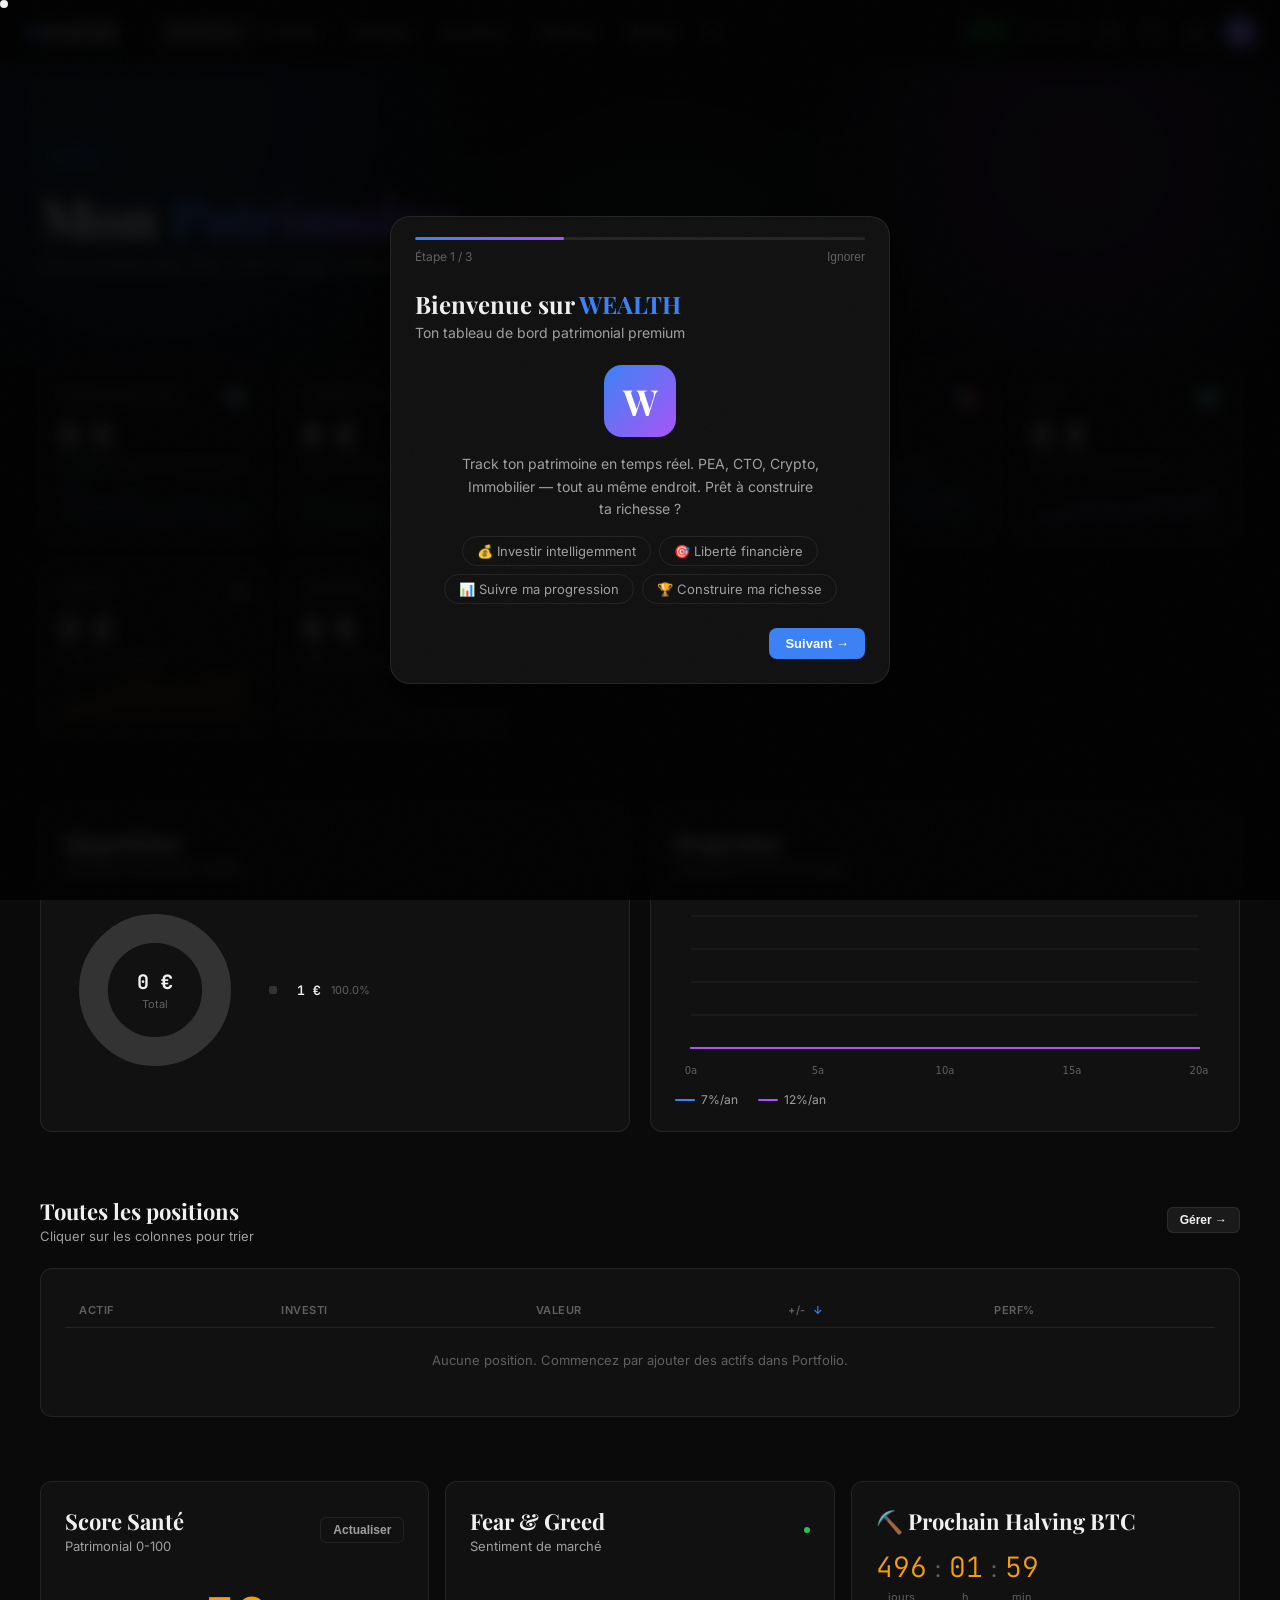
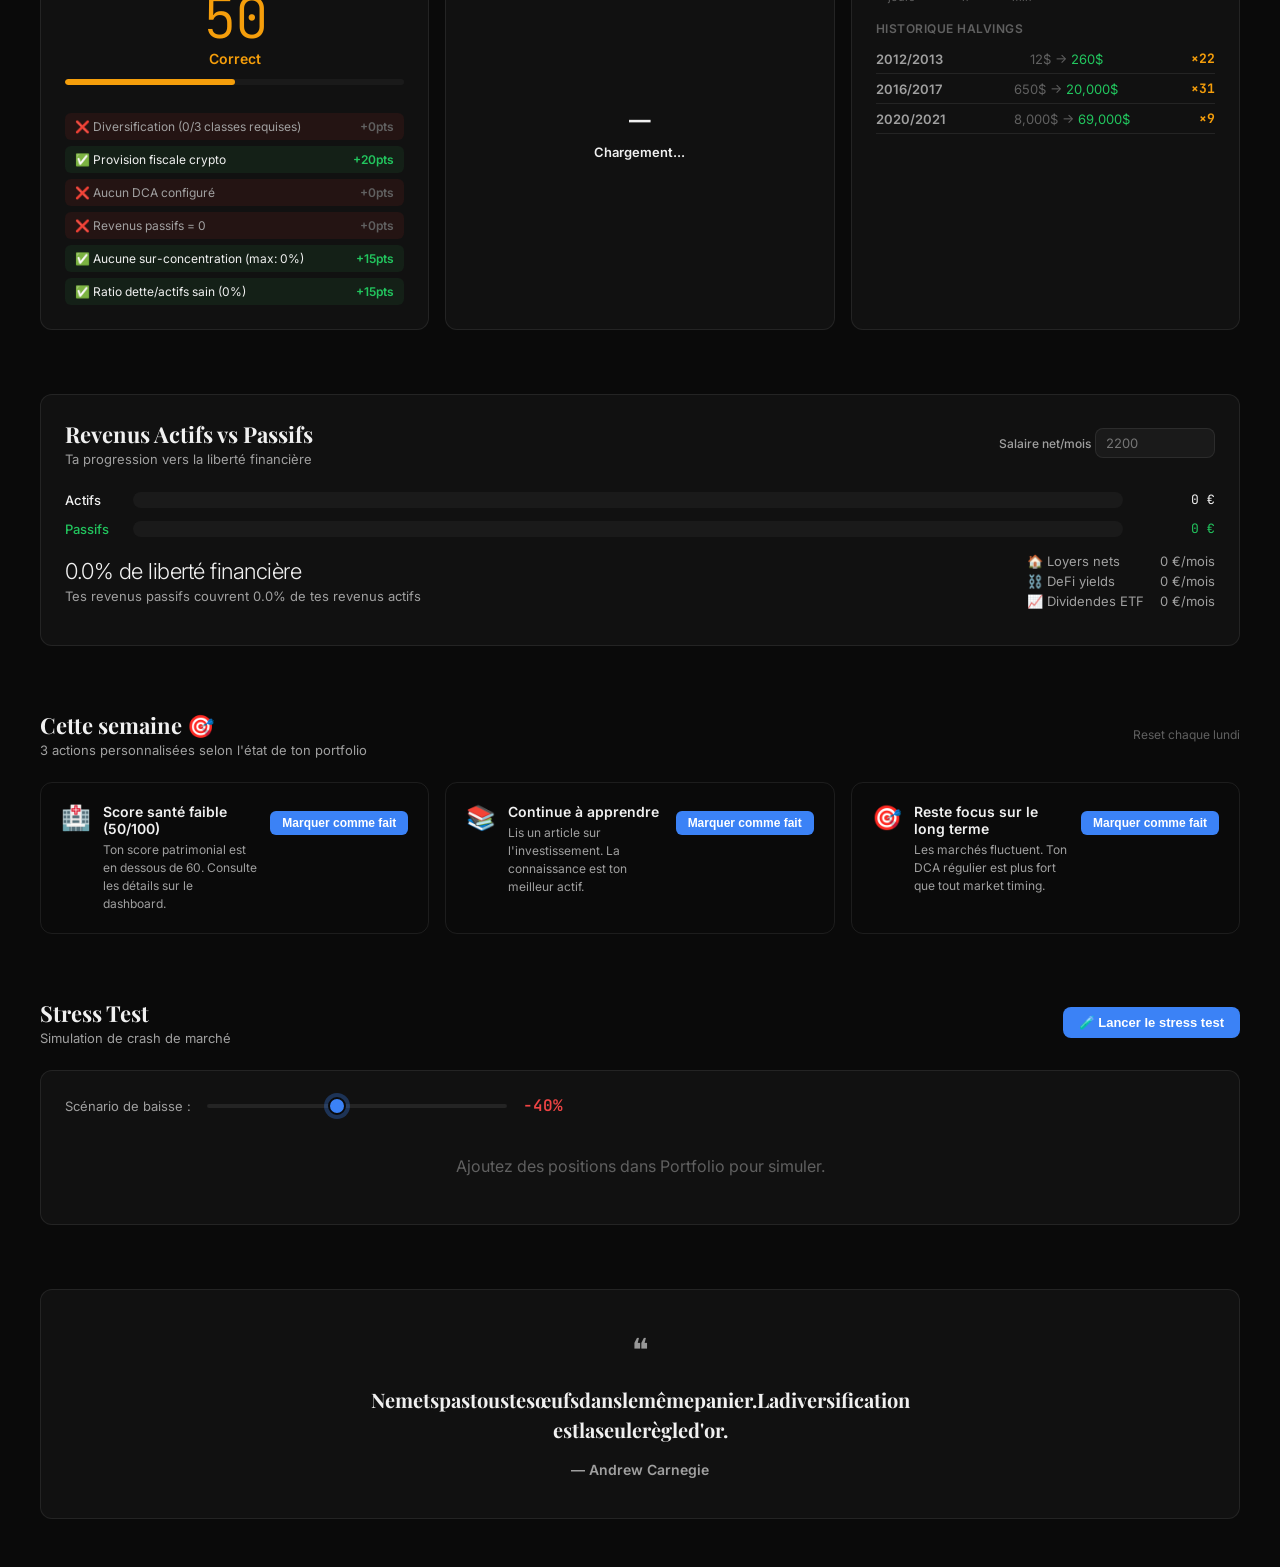
==== commit c7ea0873: "feat: add API token setup for CoinGecko in settings - Add new "🔑 Tokens API" section in Settings pag" ====
--- a/index.html
+++ b/index.html
@@ -1162,10 +1162,31 @@
       </div>
 
       <!-- Stealth Mode -->
-      <div class="card">
+      <div class="card" style="margin-bottom:20px">
         <div class="section-title" style="font-size:16px;margin-bottom:12px">🙈 Mode Stealth</div>
         <p style="font-size:13px;color:var(--text-secondary);margin-bottom:12px">Masque tous les montants avec •••••. Raccourci clavier : <code>Ctrl+Shift+H</code></p>
         <button class="btn btn-primary" onclick="toggleStealth()">Basculer le mode Stealth</button>
+      </div>
+
+      <!-- API Tokens -->
+      <div class="card">
+        <div class="section-title" style="font-size:16px;margin-bottom:8px">🔑 Tokens API</div>
+        <p style="font-size:13px;color:var(--text-secondary);margin-bottom:16px">Configure tes clés API pour des données en temps réel. Les tokens sont stockés localement dans ton navigateur.</p>
+        <div class="form-row">
+          <div class="form-group" style="flex:1">
+            <label>CoinGecko API Key <span style="font-size:11px;color:var(--text-tertiary)">(optionnel — améliore les limites de taux)</span></label>
+            <div style="display:flex;gap:8px">
+              <input id="settings-coingecko-token" type="password" placeholder="CG-xxxxxxxxxxxxxxxxxxxx" style="flex:1">
+              <button class="btn btn-ghost" onclick="toggleTokenVisibility('settings-coingecko-token', this)" style="padding:0 12px;min-width:40px">👁</button>
+            </div>
+            <div id="coingecko-token-status" style="font-size:12px;margin-top:6px;color:var(--text-tertiary)">Aucune clé configurée — utilisation de l'API publique</div>
+          </div>
+        </div>
+        <div style="display:flex;gap:12px;margin-top:12px;align-items:center">
+          <button class="btn btn-primary" onclick="saveApiTokens()">💾 Sauvegarder les tokens</button>
+          <button class="btn btn-ghost" onclick="clearApiTokens()">🗑 Effacer</button>
+          <span id="token-save-msg" style="font-size:13px;color:var(--accent-green);display:none">✓ Tokens sauvegardés</span>
+        </div>
       </div>
     </div>
   </div><!-- /settings -->
